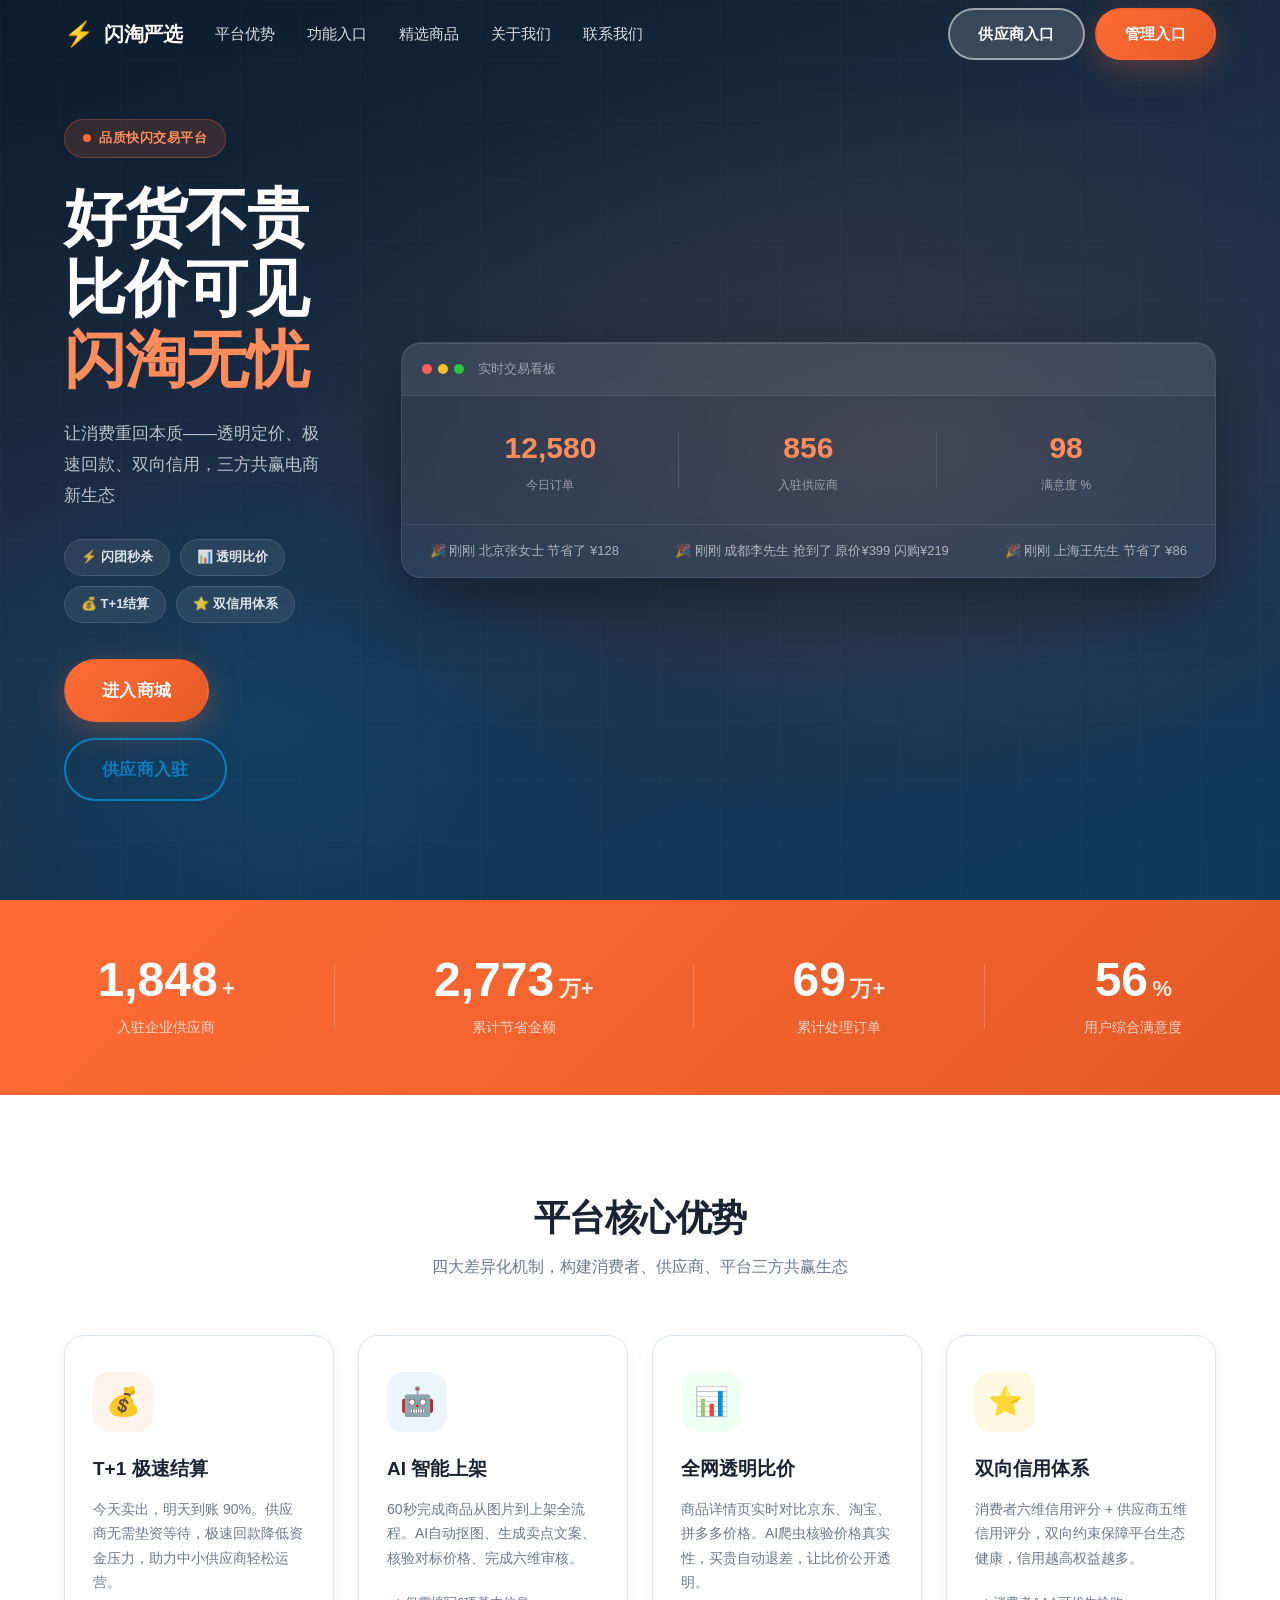
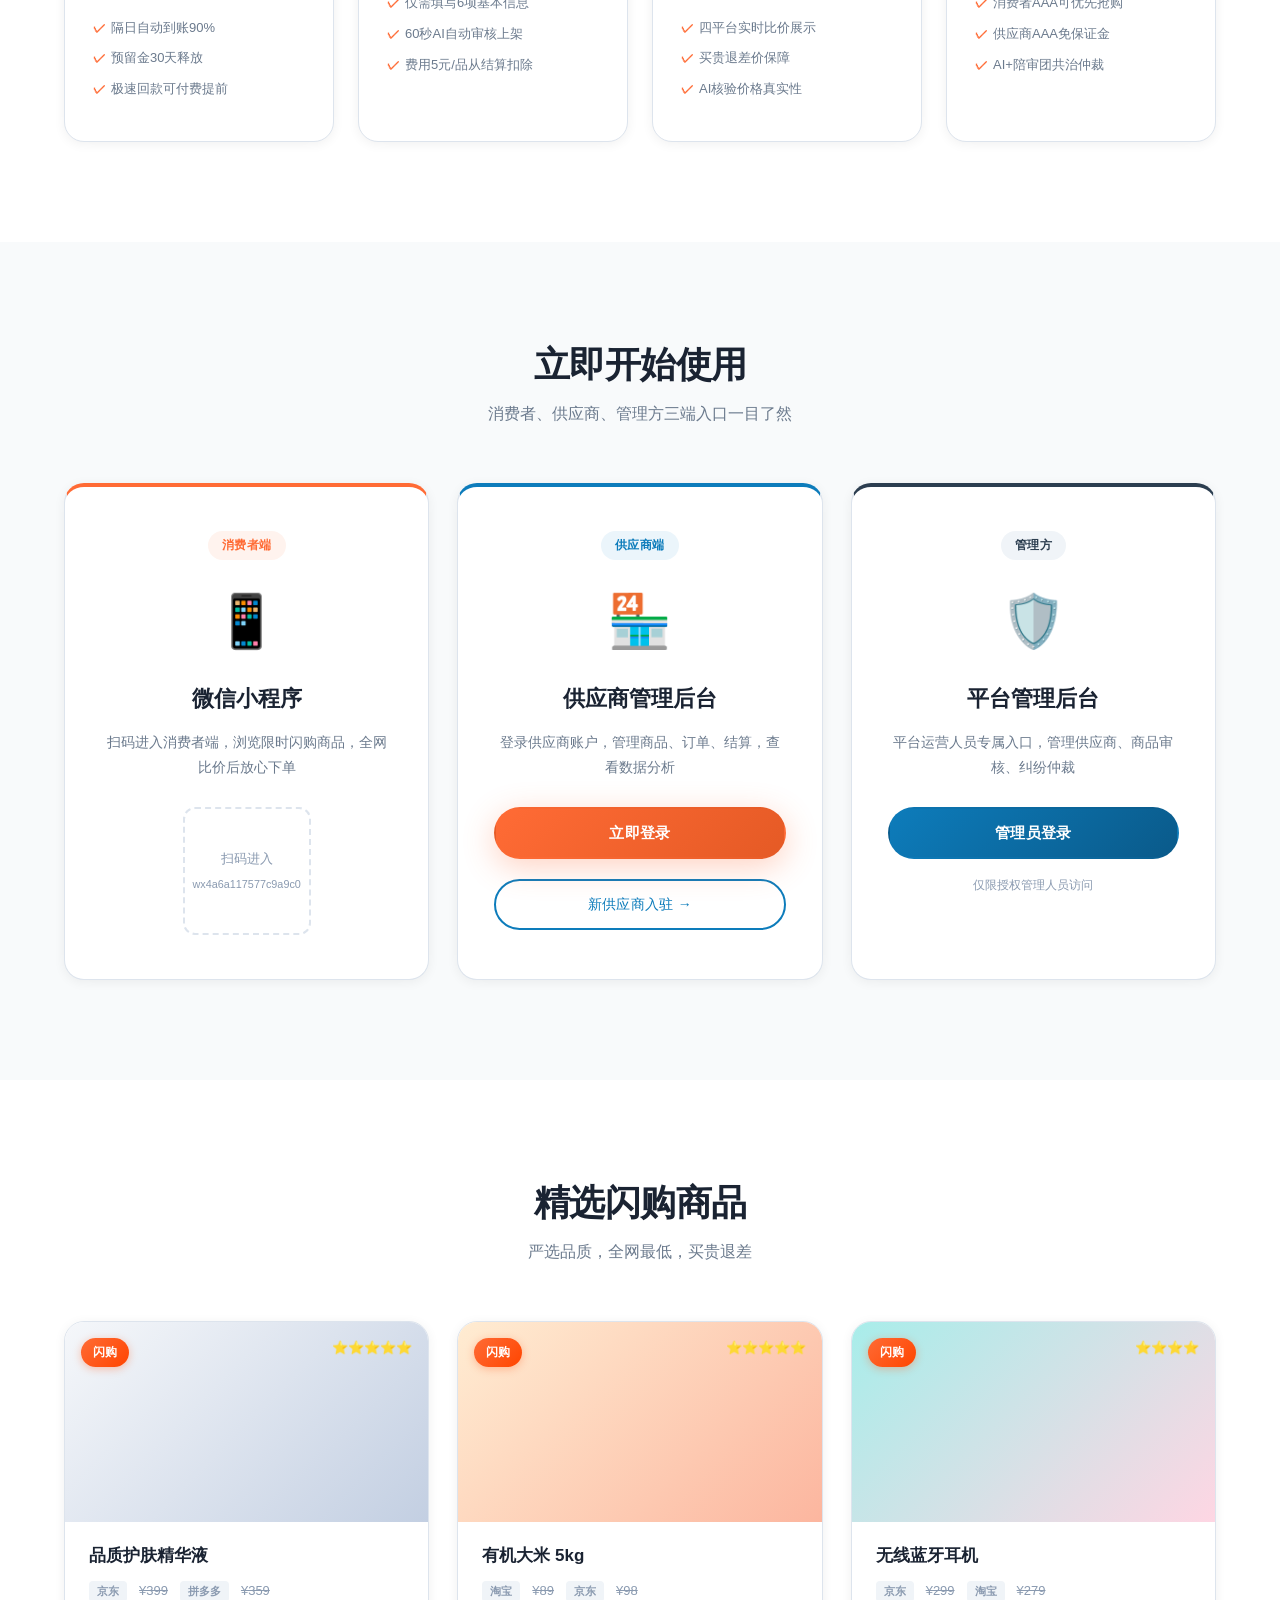
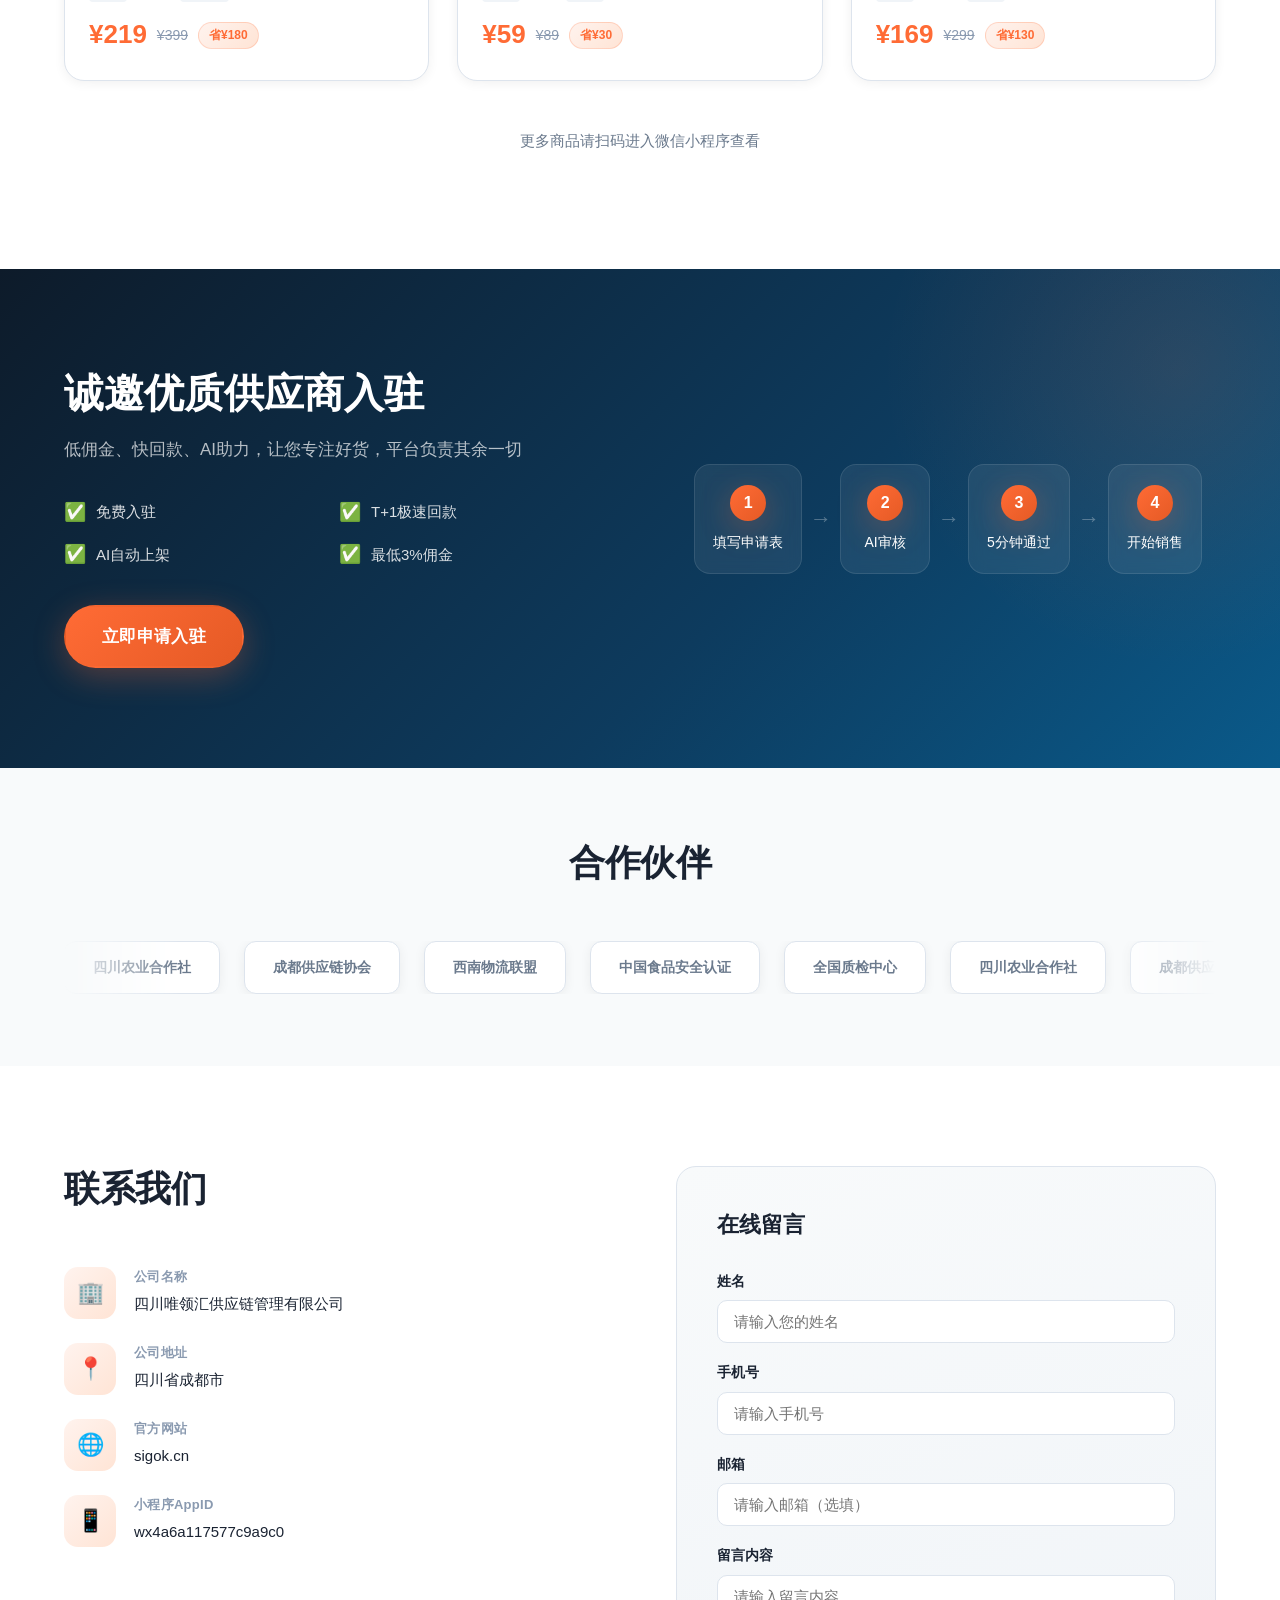
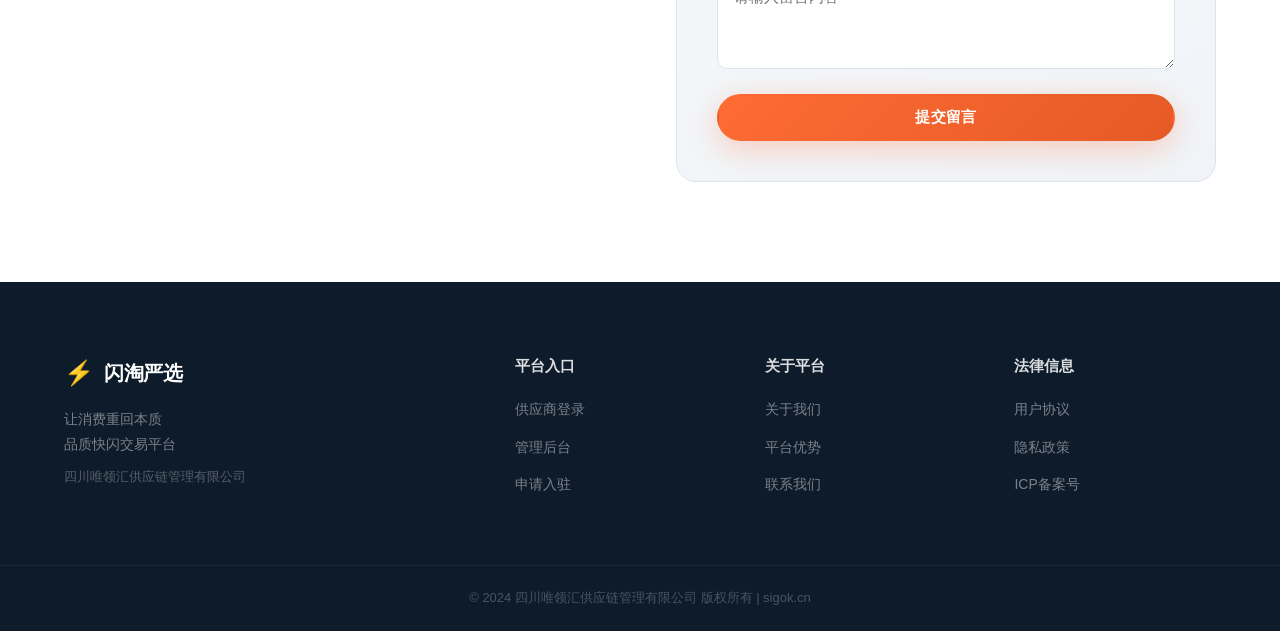
==== index.html @ a65cb049 "内联CSS彻底修复样式" ====
<!DOCTYPE html>
<html lang="zh-CN">
<head>
  <meta charset="UTF-8" />
  <meta name="viewport" content="width=device-width, initial-scale=1.0" />
  <title>闪淘严选 - 好货不贵，比价可见，闪淘无忧</title>
  <meta name="description" content="闪淘严选是品质快闪交易平台，全网透明比价、双向信用体系、T+1结算，诚邀优质供应商入驻。" />
  <style>
:root{--primary:#FF6B35;--primary-dark:#E55A25;--primary-light:#FF8C5A;--accent:#0D7CBB;--accent-dark:#0A5A8A;--bg:#F8FAFB;--fg:#1A2332;--muted:#F0F4F8;--border:#DDE4ED;--white:#FFFFFF;--shadow-sm:0 2px 12px rgba(0,0,0,0.06);--shadow-md:0 8px 32px rgba(0,0,0,0.10);--shadow-lg:0 16px 48px rgba(0,0,0,0.14);--shadow-orange:0 8px 32px rgba(255,107,53,0.30);--radius:12px;--radius-lg:20px;--container:1200px;--font-heading:"PingFang SC","Hiragino Sans GB","Microsoft YaHei","STHeiti","SimHei",sans-serif;--font-body:"PingFang SC","Hiragino Sans GB","Microsoft YaHei","STXihei","SimSun",sans-serif}
*,*::before,*::after{box-sizing:border-box;margin:0;padding:0}
html{scroll-behavior:smooth;font-size:16px}
body{font-family:var(--font-body);color:var(--fg);background:var(--bg);line-height:1.6}
a{text-decoration:none;color:inherit}ul{list-style:none}img{max-width:100%;display:block}
input,textarea,select{font-family:var(--font-body)}
.container{max-width:var(--container);margin:0 auto;padding:0 24px}
.btn{display:inline-flex;align-items:center;justify-content:center;padding:12px 28px;border-radius:50px;font-size:15px;font-weight:600;cursor:pointer;border:2px solid transparent;transition:all 200ms ease;white-space:nowrap;letter-spacing:0.3px}
.btn:hover{transform:translateY(-2px)}
.btn-primary{background:linear-gradient(135deg,var(--primary),var(--primary-dark));color:#fff;box-shadow:var(--shadow-orange)}
.btn-primary:hover{box-shadow:0 12px 40px rgba(255,107,53,0.45)}
.btn-accent{background:linear-gradient(135deg,var(--accent),var(--accent-dark));color:#fff}
.btn-accent:hover{box-shadow:var(--shadow-md)}
.btn-outline{background:transparent;color:var(--accent);border-color:var(--accent)}
.btn-outline:hover{background:var(--accent);color:#fff}
.btn-outline-white{background:rgba(255,255,255,0.15);color:#fff;border-color:rgba(255,255,255,0.5);backdrop-filter:blur(4px)}
.btn-outline-white:hover{background:rgba(255,255,255,0.25)}
.btn-lg{padding:16px 36px;font-size:17px}
@keyframes fadeInUp{from{opacity:0;transform:translateY(32px)}to{opacity:1;transform:translateY(0)}}
@keyframes ticker{0%{transform:translateX(0)}100%{transform:translateX(-50%)}}
@keyframes partnerScroll{0%{transform:translateX(0)}100%{transform:translateX(-50%)}}
@keyframes float{0%,100%{transform:translateY(0px)}50%{transform:translateY(-12px)}}
@keyframes pulse-ring{0%{transform:scale(0.8);opacity:0.8}100%{transform:scale(1.4);opacity:0}}
.fade-in{opacity:0;transform:translateY(24px);transition:opacity 0.6s ease,transform 0.6s ease}
.fade-in.visible{opacity:1;transform:none}
.delay-1{transition-delay:0.12s}.delay-2{transition-delay:0.24s}.delay-3{transition-delay:0.36s}
.section-header{text-align:center;margin-bottom:56px}
.section-eyebrow{display:inline-block;background:linear-gradient(135deg,#FFF3EE,#FFE4D5);color:var(--primary);padding:6px 18px;border-radius:50px;font-size:13px;font-weight:700;margin-bottom:16px;border:1px solid rgba(255,107,53,0.2);letter-spacing:0.5px}
.section-title{font-family:var(--font-heading);font-size:36px;color:var(--fg);font-weight:800;line-height:1.25;letter-spacing:-0.5px}
.section-title span{color:var(--primary)}
.section-sub{margin-top:14px;color:#6B7A8D;font-size:16px;max-width:560px;margin-left:auto;margin-right:auto}
/* Navbar */
#navbar{position:fixed;top:0;left:0;right:0;z-index:100;background:transparent;transition:all 250ms ease}
#navbar.scrolled{background:rgba(255,255,255,0.95);box-shadow:0 1px 24px rgba(0,0,0,0.08);backdrop-filter:blur(12px)}
.nav-inner{display:flex;align-items:center;height:68px;gap:32px}
.logo{display:flex;align-items:center;gap:10px;font-weight:800;font-size:20px}
.logo-icon{font-size:24px}.logo-text{color:var(--fg);letter-spacing:-0.3px}
#navbar.scrolled .logo-text{color:var(--fg)}
.logo-text-white{color:#fff}
.nav-links{display:flex;gap:32px;flex:1}
.nav-links a{font-size:15px;color:#fff;font-weight:500;position:relative;padding-bottom:3px;opacity:0.85;transition:opacity 200ms}
#navbar.scrolled .nav-links a{color:var(--fg)}
.nav-links a:hover{opacity:1}
.nav-links a::after{content:'';position:absolute;bottom:0;left:0;right:0;height:2px;background:var(--primary);transform:scaleX(0);transition:transform 200ms ease;border-radius:2px}
.nav-links a:hover::after{transform:scaleX(1)}
.nav-actions{display:flex;gap:10px}
.hamburger{display:none;flex-direction:column;gap:5px;background:none;border:none;cursor:pointer;padding:4px}
.hamburger span{display:block;width:22px;height:2px;background:#fff;border-radius:2px;transition:all 200ms}
#navbar.scrolled .hamburger span{background:var(--fg)}
/* Hero */
.hero{position:relative;min-height:100vh;display:flex;align-items:center;padding:100px 0 80px;overflow:hidden;background:linear-gradient(160deg,#0D1B2A 0%,#1A2D45 40%,#0D3B5E 100%)}
.hero::before{content:'';position:absolute;inset:0;background:radial-gradient(ellipse 70% 60% at 70% 50%,rgba(255,107,53,0.15) 0%,transparent 70%),radial-gradient(ellipse 50% 50% at 20% 80%,rgba(13,124,187,0.2) 0%,transparent 60%)}
.hero-grid{position:absolute;inset:0;opacity:0.04;background-image:linear-gradient(rgba(255,255,255,0.3) 1px,transparent 1px),linear-gradient(90deg,rgba(255,255,255,0.3) 1px,transparent 1px);background-size:60px 60px}
.hero-inner{display:grid;grid-template-columns:1fr 1fr;gap:80px;align-items:center;position:relative;z-index:1}
.hero-tag{display:inline-flex;align-items:center;gap:8px;background:rgba(255,107,53,0.15);color:#FF8C5A;padding:8px 18px;border-radius:50px;font-size:13px;font-weight:700;margin-bottom:24px;border:1px solid rgba(255,107,53,0.3);letter-spacing:0.5px}
.hero-tag-dot{width:8px;height:8px;background:var(--primary);border-radius:50%;display:inline-block;animation:pulse-ring 1.5s ease infinite}
.hero-title{font-family:var(--font-heading);font-size:62px;line-height:1.15;color:#fff;margin-bottom:24px;font-weight:900;letter-spacing:-1px}
.hero-title .highlight{color:var(--primary-light)}
.text-primary{color:var(--primary)}
.hero-sub{font-size:17px;color:rgba(255,255,255,0.7);margin-bottom:28px;max-width:480px;line-height:1.8}
.hero-tags{display:flex;flex-wrap:wrap;gap:10px;margin-bottom:36px}
.tag{background:rgba(255,255,255,0.08);color:rgba(255,255,255,0.85);padding:7px 16px;border-radius:50px;font-size:13px;font-weight:600;border:1px solid rgba(255,255,255,0.12);backdrop-filter:blur(4px)}
.hero-actions{display:flex;gap:16px;flex-wrap:wrap}
.hero-visual{animation:float 6s ease-in-out infinite}
.hero-card{background:rgba(255,255,255,0.06);border-radius:var(--radius-lg);box-shadow:0 24px 64px rgba(0,0,0,0.4),inset 0 1px 0 rgba(255,255,255,0.1);overflow:hidden;border:1px solid rgba(255,255,255,0.1);backdrop-filter:blur(16px)}
.hc-header{display:flex;align-items:center;gap:6px;padding:16px 20px;background:rgba(255,255,255,0.05);border-bottom:1px solid rgba(255,255,255,0.08)}
.hc-dot{width:10px;height:10px;border-radius:50%}
.hc-dot.red{background:#FF5F57}.hc-dot.yellow{background:#FEBC2E}.hc-dot.green{background:#28C840}
.hc-title{margin-left:8px;font-size:13px;color:rgba(255,255,255,0.5);font-weight:500}
.hc-stats{display:flex;padding:28px 20px;gap:0;border-bottom:1px solid rgba(255,255,255,0.08)}
.hc-stat{flex:1;text-align:center;position:relative}
.hc-stat:not(:last-child)::after{content:'';position:absolute;right:0;top:10%;height:80%;width:1px;background:rgba(255,255,255,0.1)}
.hc-num{display:block;font-family:var(--font-heading);font-size:30px;color:var(--primary-light);font-weight:800}
.hc-label{font-size:12px;color:rgba(255,255,255,0.5);margin-top:4px;display:block}
.hc-ticker{padding:16px 0;overflow:hidden}
.ticker-wrap{display:flex;white-space:nowrap;animation:ticker 14s linear infinite}
.ticker-item{padding:0 28px;font-size:13px;color:rgba(255,255,255,0.6)}
/* Stats Bar */
.stats-bar{background:linear-gradient(135deg,var(--primary) 0%,var(--primary-dark) 100%);padding:56px 0;position:relative;overflow:hidden}
.stats-inner{display:flex;align-items:center;justify-content:space-around;flex-wrap:wrap;gap:32px;position:relative}
.stat-item{text-align:center}
.stat-num{font-family:var(--font-heading);font-size:48px;color:var(--white);font-weight:900;line-height:1}
.stat-suffix{font-size:22px;color:rgba(255,255,255,0.85);font-weight:700}
.stat-label{display:block;font-size:14px;color:rgba(255,255,255,0.75);margin-top:10px;font-weight:500}
.stat-divider{width:1px;height:64px;background:rgba(255,255,255,0.2)}
/* Features */
.features{padding:100px 0;background:var(--white)}
.features-grid{display:grid;grid-template-columns:repeat(4,1fr);gap:24px}
.feature-card{background:var(--white);border-radius:var(--radius-lg);padding:36px 28px;border:1px solid var(--border);box-shadow:var(--shadow-sm);transition:all 250ms ease;position:relative;overflow:hidden}
.feature-card::before{content:'';position:absolute;top:0;left:0;right:0;height:4px;background:linear-gradient(90deg,var(--primary),var(--primary-light));opacity:0;transition:opacity 250ms ease}
.feature-card:hover{transform:translateY(-6px);box-shadow:var(--shadow-lg);border-color:rgba(255,107,53,0.2)}
.feature-card:hover::before{opacity:1}
.fc-icon{width:60px;height:60px;border-radius:16px;display:flex;align-items:center;justify-content:center;font-size:28px;margin-bottom:22px}
.feature-card h3{font-family:var(--font-heading);font-size:19px;margin-bottom:12px;font-weight:700}
.feature-card p{font-size:14px;color:#6B7A8D;line-height:1.75;margin-bottom:18px}
.fc-list{padding-left:0}
.fc-list li{font-size:13px;color:#6B7A8D;padding:5px 0 5px 18px;position:relative}
.fc-list li::before{content:'✓';position:absolute;left:0;color:var(--primary);font-weight:800}
/* Entries */
.entries{padding:100px 0;background:var(--bg)}
.entries-grid{display:grid;grid-template-columns:repeat(3,1fr);gap:28px}
.entry-card{background:var(--white);border-radius:var(--radius-lg);padding:44px 36px;border:1px solid var(--border);box-shadow:var(--shadow-sm);text-align:center;position:relative;transition:all 250ms ease}
.entry-card:hover{transform:translateY(-6px);box-shadow:var(--shadow-lg)}
.entry-card.consumer{border-top:4px solid var(--primary)}
.entry-card.supplier{border-top:4px solid var(--accent)}
.entry-card.admin{border-top:4px solid #2C3E50}
.ec-badge{display:inline-block;padding:5px 14px;border-radius:50px;font-size:12px;font-weight:700;background:#FFF3EE;color:var(--primary);margin-bottom:20px;letter-spacing:0.5px}
.supplier-badge{background:#EBF5FB;color:var(--accent)}
.admin-badge{background:#F0F4F8;color:#2C3E50}
.ec-icon{font-size:52px;margin-bottom:18px}
.entry-card h3{font-family:var(--font-heading);font-size:22px;margin-bottom:14px;font-weight:700}
.entry-card p{font-size:14px;color:#6B7A8D;margin-bottom:28px;line-height:1.75}
.entry-btn{width:100%;margin-bottom:12px}
.entry-btn-sm{font-size:14px;color:var(--accent);display:block;text-align:center;margin-top:8px;font-weight:500}
.entry-btn-sm:hover{text-decoration:underline}
.entry-tip{font-size:12px;color:#8A9AB0}
.qr-box{width:128px;height:128px;margin:0 auto;border:2px dashed var(--border);border-radius:12px;display:flex;flex-direction:column;align-items:center;justify-content:center;gap:6px;color:#8A9AB0;font-size:13px}
/* Products */
.products{padding:100px 0;background:var(--white)}
.products-grid{display:grid;grid-template-columns:repeat(3,1fr);gap:28px}
.product-card{background:var(--white);border-radius:var(--radius-lg);overflow:hidden;border:1px solid var(--border);box-shadow:var(--shadow-sm);transition:all 250ms ease}
.product-card:hover{transform:translateY(-6px);box-shadow:var(--shadow-lg)}
.pc-img{height:200px;position:relative;display:flex;align-items:flex-start;justify-content:space-between;padding:16px}
.pc-badge-flash{position:relative;z-index:1;background:linear-gradient(135deg,var(--primary),#FF4500);color:#fff;padding:5px 12px;border-radius:50px;font-size:12px;font-weight:700;box-shadow:0 2px 8px rgba(255,107,53,0.4)}
.pc-stars{font-size:13px;position:relative;z-index:1}
.pc-body{padding:20px 24px 24px}
.pc-body h4{font-family:var(--font-heading);font-size:17px;margin-bottom:12px;font-weight:700}
.pc-compare{display:flex;gap:12px;margin-bottom:12px;align-items:center;flex-wrap:wrap}
.compare-label{font-size:11px;color:#8A9AB0;background:var(--muted);padding:2px 8px;border-radius:4px;font-weight:600}
.compare-price{font-size:13px;color:#8A9AB0;text-decoration:line-through}
.pc-price-row{display:flex;align-items:center;gap:10px}
.flash-price{font-size:26px;font-weight:900;color:var(--primary);font-family:var(--font-heading)}
.origin-price{font-size:14px;color:#8A9AB0;text-decoration:line-through}
.save-tag{background:linear-gradient(135deg,#FFF3EE,#FFE4D5);color:var(--primary);padding:3px 10px;border-radius:50px;font-size:12px;font-weight:700;border:1px solid rgba(255,107,53,0.2)}
.products-cta{text-align:center;margin-top:48px}
.products-cta p{color:#6B7A8D;font-size:15px;margin-bottom:16px}
/* Join CTA */
.join-cta{background:linear-gradient(135deg,#0D1B2A 0%,#0D3B5E 60%,#0A5A8A 100%);padding:100px 0;position:relative;overflow:hidden}
.join-cta::before{content:'';position:absolute;right:-200px;top:-200px;width:600px;height:600px;border-radius:50%;background:radial-gradient(circle,rgba(255,107,53,0.12) 0%,transparent 70%)}
.join-inner{display:grid;grid-template-columns:1fr 1fr;gap:80px;align-items:center;position:relative}
.join-content h2{font-family:var(--font-heading);font-size:40px;color:#fff;margin-bottom:18px;font-weight:800;line-height:1.2}
.join-content p{font-size:17px;color:rgba(255,255,255,0.7);margin-bottom:32px;line-height:1.8}
.join-features{display:grid;grid-template-columns:1fr 1fr;gap:14px;margin-bottom:36px}
.jf-item{display:flex;align-items:center;gap:10px;color:rgba(255,255,255,0.85);font-size:15px}
.jf-icon{color:#4ADE80;font-size:18px}
.join-steps{display:flex;align-items:center;gap:8px;flex-wrap:wrap;justify-content:center}
.js-step{display:flex;flex-direction:column;align-items:center;gap:10px;background:rgba(255,255,255,0.07);border:1px solid rgba(255,255,255,0.1);border-radius:16px;padding:20px 18px;color:#fff;font-size:14px;min-width:90px;backdrop-filter:blur(8px);transition:background 200ms}
.js-step:hover{background:rgba(255,255,255,0.12)}
.js-num{width:36px;height:36px;background:linear-gradient(135deg,var(--primary),var(--primary-dark));border-radius:50%;display:flex;align-items:center;justify-content:center;font-weight:800;font-size:16px;color:#fff;box-shadow:var(--shadow-orange)}
.js-arrow{color:rgba(255,255,255,0.3);font-size:22px}
/* Partners */
.partners{padding:72px 0;background:var(--bg);overflow:hidden}
.partners-scroll{overflow:hidden;-webkit-mask-image:linear-gradient(90deg,transparent,black 10%,black 90%,transparent)}
.partners-track{display:flex;gap:24px;white-space:nowrap;animation:partnerScroll 22s linear infinite}
.partner-logo{display:inline-flex;align-items:center;padding:14px 28px;background:var(--white);border:1px solid var(--border);border-radius:var(--radius);font-size:14px;font-weight:600;color:#6B7A8D;box-shadow:var(--shadow-sm);flex-shrink:0;transition:all 200ms}
.partner-logo:hover{border-color:var(--primary);color:var(--primary)}
/* Contact */
.contact{padding:100px 0;background:var(--white)}
.contact-inner{display:grid;grid-template-columns:1fr 1fr;gap:72px;align-items:start}
.ci-items{margin-top:28px;display:flex;flex-direction:column;gap:24px}
.ci-item{display:flex;align-items:flex-start;gap:18px}
.ci-icon{font-size:22px;width:52px;height:52px;background:linear-gradient(135deg,#FFF3EE,#FFE4D5);border-radius:14px;display:flex;align-items:center;justify-content:center;flex-shrink:0}
.ci-item strong{font-size:13px;color:#8A9AB0;display:block;margin-bottom:4px;font-weight:600;letter-spacing:0.3px}
.ci-item p{font-size:15px;color:var(--fg);font-weight:500}
.contact-form{background:linear-gradient(160deg,#F8FAFB,#F0F4F8);border-radius:var(--radius-lg);padding:40px;border:1px solid var(--border)}
.contact-form h3{font-family:var(--font-heading);font-size:22px;margin-bottom:28px;font-weight:700;color:var(--fg)}
.form-group{margin-bottom:18px}
.form-group label{display:block;font-size:14px;font-weight:600;margin-bottom:8px;color:var(--fg)}
.form-group input,.form-group textarea{width:100%;padding:12px 16px;border:1.5px solid var(--border);border-radius:10px;font-size:15px;background:var(--white);transition:all 200ms;outline:none}
.form-group input:focus,.form-group textarea:focus{border-color:var(--primary);box-shadow:0 0 0 3px rgba(255,107,53,0.1)}
.form-group textarea{resize:vertical}
/* Footer */
footer{background:#0D1B2A;padding:72px 0 0}
.footer-inner{display:grid;grid-template-columns:2fr 1fr 1fr 1fr;gap:48px;padding-bottom:56px}
.footer-brand .logo-text{color:#fff}
.footer-brand p{font-size:14px;color:rgba(255,255,255,0.45);margin-top:14px;line-height:1.8}
.footer-company{margin-top:8px!important;font-size:13px!important;color:rgba(255,255,255,0.3)!important}
.footer-links h4{color:rgba(255,255,255,0.85);font-size:15px;margin-bottom:18px;font-weight:700}
.footer-links ul li{margin-bottom:12px}
.footer-links ul li a{font-size:14px;color:rgba(255,255,255,0.45);transition:color 200ms}
.footer-links ul li a:hover{color:var(--primary)}
.footer-bottom{border-top:1px solid rgba(255,255,255,0.06);padding:22px 24px;text-align:center}
.footer-bottom p{font-size:13px;color:rgba(255,255,255,0.25)}
/* Responsive */
@media(max-width:1024px){.features-grid{grid-template-columns:repeat(2,1fr)}.hero-title{font-size:48px}}
@media(max-width:768px){
  .hero-inner{grid-template-columns:1fr;gap:48px}.hero-visual{display:none}.hero-title{font-size:38px}
  .stats-inner{flex-direction:column}.stat-divider{display:none}
  .features-grid,.entries-grid,.products-grid{grid-template-columns:1fr}
  .join-inner{grid-template-columns:1fr;gap:48px}.contact-inner{grid-template-columns:1fr}
  .footer-inner{grid-template-columns:1fr 1fr}.section-title{font-size:28px}
  .nav-links{display:none;flex-direction:column;position:absolute;top:68px;left:0;right:0;background:rgba(13,27,42,0.97);padding:16px 24px;box-shadow:var(--shadow-md);gap:12px}
  .nav-links.open{display:flex}.hamburger{display:flex}
}
  </style>
</head>
<body>

<!-- ========== 导航栏 ========== -->
<nav id="navbar">
  <div class="container nav-inner">
    <a href="index.html" class="logo">
      <span class="logo-icon">⚡</span>
      <span class="logo-text logo-text-white" id="logoText">闪淘严选</span>
    </a>
    <ul class="nav-links" id="navLinks">
      <li><a href="#features">平台优势</a></li>
      <li><a href="#entries">功能入口</a></li>
      <li><a href="#products">精选商品</a></li>
      <li><a href="about.html">关于我们</a></li>
      <li><a href="#contact">联系我们</a></li>
    </ul>
    <div class="nav-actions">
      <a href="supplier-login.html" class="btn btn-outline-white">供应商入口</a>
      <a href="admin-login.html" class="btn btn-primary">管理入口</a>
    </div>
    <button class="hamburger" id="hamburger" aria-label="菜单">
      <span></span><span></span><span></span>
    </button>
  </div>
</nav>

<!-- ========== Hero ========== -->
<section class="hero">
  <div class="hero-grid"></div>
  <div class="container hero-inner">
    <div class="hero-content fade-in">
      <div class="hero-tag"><span class="hero-tag-dot"></span>品质快闪交易平台</div>
      <h1 class="hero-title">好货不贵<br/>比价可见<br/><span class="highlight">闪淘无忧</span></h1>
      <p class="hero-sub">让消费重回本质——透明定价、极速回款、双向信用，三方共赢电商新生态</p>
      <div class="hero-tags">
        <span class="tag">⚡ 闪团秒杀</span>
        <span class="tag">📊 透明比价</span>
        <span class="tag">💰 T+1结算</span>
        <span class="tag">⭐ 双信用体系</span>
      </div>
      <div class="hero-actions">
        <a href="#entries" class="btn btn-primary btn-lg">进入商城</a>
        <a href="join.html" class="btn btn-outline btn-lg">供应商入驻</a>
      </div>
    </div>
    <div class="hero-visual fade-in delay-1">
      <div class="hero-card">
        <div class="hc-header">
          <span class="hc-dot red"></span>
          <span class="hc-dot yellow"></span>
          <span class="hc-dot green"></span>
          <span class="hc-title">实时交易看板</span>
        </div>
        <div class="hc-stats">
          <div class="hc-stat"><span class="hc-num" data-target="12580">0</span><span class="hc-label">今日订单</span></div>
          <div class="hc-stat"><span class="hc-num" data-target="856">0</span><span class="hc-label">入驻供应商</span></div>
          <div class="hc-stat"><span class="hc-num" data-target="98">0</span><span class="hc-label">满意度 %</span></div>
        </div>
        <div class="hc-ticker">
          <div class="ticker-wrap">
            <span class="ticker-item">🎉 刚刚 北京张女士 节省了 ¥128</span>
            <span class="ticker-item">🎉 刚刚 成都李先生 抢到了 原价¥399 闪购¥219</span>
            <span class="ticker-item">🎉 刚刚 上海王先生 节省了 ¥86</span>
          </div>
        </div>
      </div>
    </div>
  </div>
</section>

<!-- ========== 数据亮点 ========== -->
<section class="stats-bar">
  <div class="container stats-inner">
    <div class="stat-item fade-in">
      <span class="stat-num" data-target="3200">0</span>
      <span class="stat-suffix">+</span>
      <span class="stat-label">入驻企业供应商</span>
    </div>
    <div class="stat-divider"></div>
    <div class="stat-item fade-in delay-1">
      <span class="stat-num" data-target="4800">0</span>
      <span class="stat-suffix">万+</span>
      <span class="stat-label">累计节省金额</span>
    </div>
    <div class="stat-divider"></div>
    <div class="stat-item fade-in delay-2">
      <span class="stat-num" data-target="120">0</span>
      <span class="stat-suffix">万+</span>
      <span class="stat-label">累计处理订单</span>
    </div>
    <div class="stat-divider"></div>
    <div class="stat-item fade-in delay-3">
      <span class="stat-num" data-target="98">0</span>
      <span class="stat-suffix">%</span>
      <span class="stat-label">用户综合满意度</span>
    </div>
  </div>
</section>

<!-- ========== 平台核心特色 ========== -->
<section class="features" id="features">
  <div class="container">
    <div class="section-header fade-in">
      <h2 class="section-title">平台核心优势</h2>
      <p class="section-sub">四大差异化机制，构建消费者、供应商、平台三方共赢生态</p>
    </div>
    <div class="features-grid">
      <div class="feature-card fade-in">
        <div class="fc-icon" style="background:#FFF3EE;color:#FF6B35">💰</div>
        <h3>T+1 极速结算</h3>
        <p>今天卖出，明天到账 90%。供应商无需垫资等待，极速回款降低资金压力，助力中小供应商轻松运营。</p>
        <ul class="fc-list">
          <li>隔日自动到账90%</li>
          <li>预留金30天释放</li>
          <li>极速回款可付费提前</li>
        </ul>
      </div>
      <div class="feature-card fade-in delay-1">
        <div class="fc-icon" style="background:#EBF5FB;color:#0D7CBB">🤖</div>
        <h3>AI 智能上架</h3>
        <p>60秒完成商品从图片到上架全流程。AI自动抠图、生成卖点文案、核验对标价格、完成六维审核。</p>
        <ul class="fc-list">
          <li>仅需填写6项基本信息</li>
          <li>60秒AI自动审核上架</li>
          <li>费用5元/品从结算扣除</li>
        </ul>
      </div>
      <div class="feature-card fade-in delay-2">
        <div class="fc-icon" style="background:#F0FFF4;color:#2E7D32">📊</div>
        <h3>全网透明比价</h3>
        <p>商品详情页实时对比京东、淘宝、拼多多价格。AI爬虫核验价格真实性，买贵自动退差，让比价公开透明。</p>
        <ul class="fc-list">
          <li>四平台实时比价展示</li>
          <li>买贵退差价保障</li>
          <li>AI核验价格真实性</li>
        </ul>
      </div>
      <div class="feature-card fade-in delay-3">
        <div class="fc-icon" style="background:#FFF8E1;color:#F57F17">⭐</div>
        <h3>双向信用体系</h3>
        <p>消费者六维信用评分 + 供应商五维信用评分，双向约束保障平台生态健康，信用越高权益越多。</p>
        <ul class="fc-list">
          <li>消费者AAA可优先抢购</li>
          <li>供应商AAA免保证金</li>
          <li>AI+陪审团共治仲裁</li>
        </ul>
      </div>
    </div>
  </div>
</section>

<!-- ========== 功能入口 ========== -->
<section class="entries" id="entries">
  <div class="container">
    <div class="section-header fade-in">
      <h2 class="section-title">立即开始使用</h2>
      <p class="section-sub">消费者、供应商、管理方三端入口一目了然</p>
    </div>
    <div class="entries-grid">
      <div class="entry-card consumer fade-in">
        <div class="ec-badge">消费者端</div>
        <div class="ec-icon">📱</div>
        <h3>微信小程序</h3>
        <p>扫码进入消费者端，浏览限时闪购商品，全网比价后放心下单</p>
        <div class="qr-placeholder">
          <div class="qr-box">
            <span>扫码进入</span>
            <small>wx4a6a117577c9a9c0</small>
          </div>
        </div>
      </div>
      <div class="entry-card supplier fade-in delay-1">
        <div class="ec-badge supplier-badge">供应商端</div>
        <div class="ec-icon">🏪</div>
        <h3>供应商管理后台</h3>
        <p>登录供应商账户，管理商品、订单、结算，查看数据分析</p>
        <a href="supplier-login.html" class="btn btn-primary entry-btn">立即登录</a>
        <a href="join.html" class="btn btn-outline entry-btn-sm">新供应商入驻 →</a>
      </div>
      <div class="entry-card admin fade-in delay-2">
        <div class="ec-badge admin-badge">管理方</div>
        <div class="ec-icon">🛡️</div>
        <h3>平台管理后台</h3>
        <p>平台运营人员专属入口，管理供应商、商品审核、纠纷仲裁</p>
        <a href="admin-login.html" class="btn btn-accent entry-btn">管理员登录</a>
        <small class="entry-tip">仅限授权管理人员访问</small>
      </div>
    </div>
  </div>
</section>

<!-- ========== 精选商品展示 ========== -->
<section class="products" id="products">
  <div class="container">
    <div class="section-header fade-in">
      <h2 class="section-title">精选闪购商品</h2>
      <p class="section-sub">严选品质，全网最低，买贵退差</p>
    </div>
    <div class="products-grid">
      <div class="product-card fade-in">
        <div class="pc-img" style="background:linear-gradient(135deg,#f5f7fa,#c3cfe2)">
          <div class="pc-badge-flash">闪购</div>
          <div class="pc-stars">⭐⭐⭐⭐⭐</div>
        </div>
        <div class="pc-body">
          <h4>品质护肤精华液</h4>
          <div class="pc-compare">
            <span class="compare-label">京东</span><span class="compare-price">¥399</span>
            <span class="compare-label">拼多多</span><span class="compare-price">¥359</span>
          </div>
          <div class="pc-price-row">
            <span class="flash-price">¥219</span>
            <span class="origin-price">¥399</span>
            <span class="save-tag">省¥180</span>
          </div>
        </div>
      </div>
      <div class="product-card fade-in delay-1">
        <div class="pc-img" style="background:linear-gradient(135deg,#ffecd2,#fcb69f)">
          <div class="pc-badge-flash">闪购</div>
          <div class="pc-stars">⭐⭐⭐⭐⭐</div>
        </div>
        <div class="pc-body">
          <h4>有机大米 5kg</h4>
          <div class="pc-compare">
            <span class="compare-label">淘宝</span><span class="compare-price">¥89</span>
            <span class="compare-label">京东</span><span class="compare-price">¥98</span>
          </div>
          <div class="pc-price-row">
            <span class="flash-price">¥59</span>
            <span class="origin-price">¥89</span>
            <span class="save-tag">省¥30</span>
          </div>
        </div>
      </div>
      <div class="product-card fade-in delay-2">
        <div class="pc-img" style="background:linear-gradient(135deg,#a8edea,#fed6e3)">
          <div class="pc-badge-flash">闪购</div>
          <div class="pc-stars">⭐⭐⭐⭐</div>
        </div>
        <div class="pc-body">
          <h4>无线蓝牙耳机</h4>
          <div class="pc-compare">
            <span class="compare-label">京东</span><span class="compare-price">¥299</span>
            <span class="compare-label">淘宝</span><span class="compare-price">¥279</span>
          </div>
          <div class="pc-price-row">
            <span class="flash-price">¥169</span>
            <span class="origin-price">¥299</span>
            <span class="save-tag">省¥130</span>
          </div>
        </div>
      </div>
    </div>
    <div class="products-cta fade-in">
      <p>更多商品请扫码进入微信小程序查看</p>
    </div>
  </div>
</section>

<!-- ========== 入驻引导 ========== -->
<section class="join-cta">
  <div class="container join-inner fade-in">
    <div class="join-content">
      <h2>诚邀优质供应商入驻</h2>
      <p>低佣金、快回款、AI助力，让您专注好货，平台负责其余一切</p>
      <div class="join-features">
        <div class="jf-item"><span class="jf-icon">✅</span><span>免费入驻</span></div>
        <div class="jf-item"><span class="jf-icon">✅</span><span>T+1极速回款</span></div>
        <div class="jf-item"><span class="jf-icon">✅</span><span>AI自动上架</span></div>
        <div class="jf-item"><span class="jf-icon">✅</span><span>最低3%佣金</span></div>
      </div>
      <a href="join.html" class="btn btn-primary btn-lg">立即申请入驻</a>
    </div>
    <div class="join-visual">
      <div class="join-steps">
        <div class="js-step"><span class="js-num">1</span><span>填写申请表</span></div>
        <div class="js-arrow">→</div>
        <div class="js-step"><span class="js-num">2</span><span>AI审核</span></div>
        <div class="js-arrow">→</div>
        <div class="js-step"><span class="js-num">3</span><span>5分钟通过</span></div>
        <div class="js-arrow">→</div>
        <div class="js-step"><span class="js-num">4</span><span>开始销售</span></div>
      </div>
    </div>
  </div>
</section>

<!-- ========== 合作伙伴 ========== -->
<section class="partners">
  <div class="container">
    <div class="section-header fade-in">
      <h2 class="section-title">合作伙伴</h2>
    </div>
    <div class="partners-scroll fade-in">
      <div class="partners-track">
        <span class="partner-logo">四川农业合作社</span>
        <span class="partner-logo">成都供应链协会</span>
        <span class="partner-logo">西南物流联盟</span>
        <span class="partner-logo">中国食品安全认证</span>
        <span class="partner-logo">全国质检中心</span>
        <span class="partner-logo">四川农业合作社</span>
        <span class="partner-logo">成都供应链协会</span>
        <span class="partner-logo">西南物流联盟</span>
      </div>
    </div>
  </div>
</section>

<!-- ========== 联系我们 ========== -->
<section class="contact" id="contact">
  <div class="container contact-inner">
    <div class="contact-info fade-in">
      <div class="section-header" style="text-align:left">
        <h2 class="section-title">联系我们</h2>
      </div>
      <div class="ci-items">
        <div class="ci-item">
          <span class="ci-icon">🏢</span>
          <div><strong>公司名称</strong><p>四川唯领汇供应链管理有限公司</p></div>
        </div>
        <div class="ci-item">
          <span class="ci-icon">📍</span>
          <div><strong>公司地址</strong><p>四川省成都市</p></div>
        </div>
        <div class="ci-item">
          <span class="ci-icon">🌐</span>
          <div><strong>官方网站</strong><p>sigok.cn</p></div>
        </div>
        <div class="ci-item">
          <span class="ci-icon">📱</span>
          <div><strong>小程序AppID</strong><p>wx4a6a117577c9a9c0</p></div>
        </div>
      </div>
    </div>
    <div class="contact-form fade-in delay-1">
      <h3>在线留言</h3>
      <form id="contactForm">
        <div class="form-group">
          <label>姓名</label>
          <input type="text" placeholder="请输入您的姓名" required />
        </div>
        <div class="form-group">
          <label>手机号</label>
          <input type="tel" placeholder="请输入手机号" required />
        </div>
        <div class="form-group">
          <label>邮箱</label>
          <input type="email" placeholder="请输入邮箱（选填）" />
        </div>
        <div class="form-group">
          <label>留言内容</label>
          <textarea rows="4" placeholder="请输入留言内容" required></textarea>
        </div>
        <button type="submit" class="btn btn-primary" style="width:100%">提交留言</button>
      </form>
    </div>
  </div>
</section>

<!-- ========== 页脚 ========== -->
<footer>
  <div class="container footer-inner">
    <div class="footer-brand">
      <a href="index.html" class="logo">
        <span class="logo-icon">⚡</span>
        <span class="logo-text" style="color:#fff">闪淘严选</span>
      </a>
      <p>让消费重回本质<br/>品质快闪交易平台</p>
      <p class="footer-company">四川唯领汇供应链管理有限公司</p>
    </div>
    <div class="footer-links">
      <h4>平台入口</h4>
      <ul>
        <li><a href="supplier-login.html">供应商登录</a></li>
        <li><a href="admin-login.html">管理后台</a></li>
        <li><a href="join.html">申请入驻</a></li>
      </ul>
    </div>
    <div class="footer-links">
      <h4>关于平台</h4>
      <ul>
        <li><a href="about.html">关于我们</a></li>
        <li><a href="#features">平台优势</a></li>
        <li><a href="#contact">联系我们</a></li>
      </ul>
    </div>
    <div class="footer-links">
      <h4>法律信息</h4>
      <ul>
        <li><a href="#">用户协议</a></li>
        <li><a href="#">隐私政策</a></li>
        <li><a href="#">ICP备案号</a></li>
      </ul>
    </div>
  </div>
  <div class="footer-bottom">
    <p>© 2024 四川唯领汇供应链管理有限公司 版权所有 | sigok.cn</p>
  </div>
</footer>

<script src="main.js"></script>
</body>
</html>
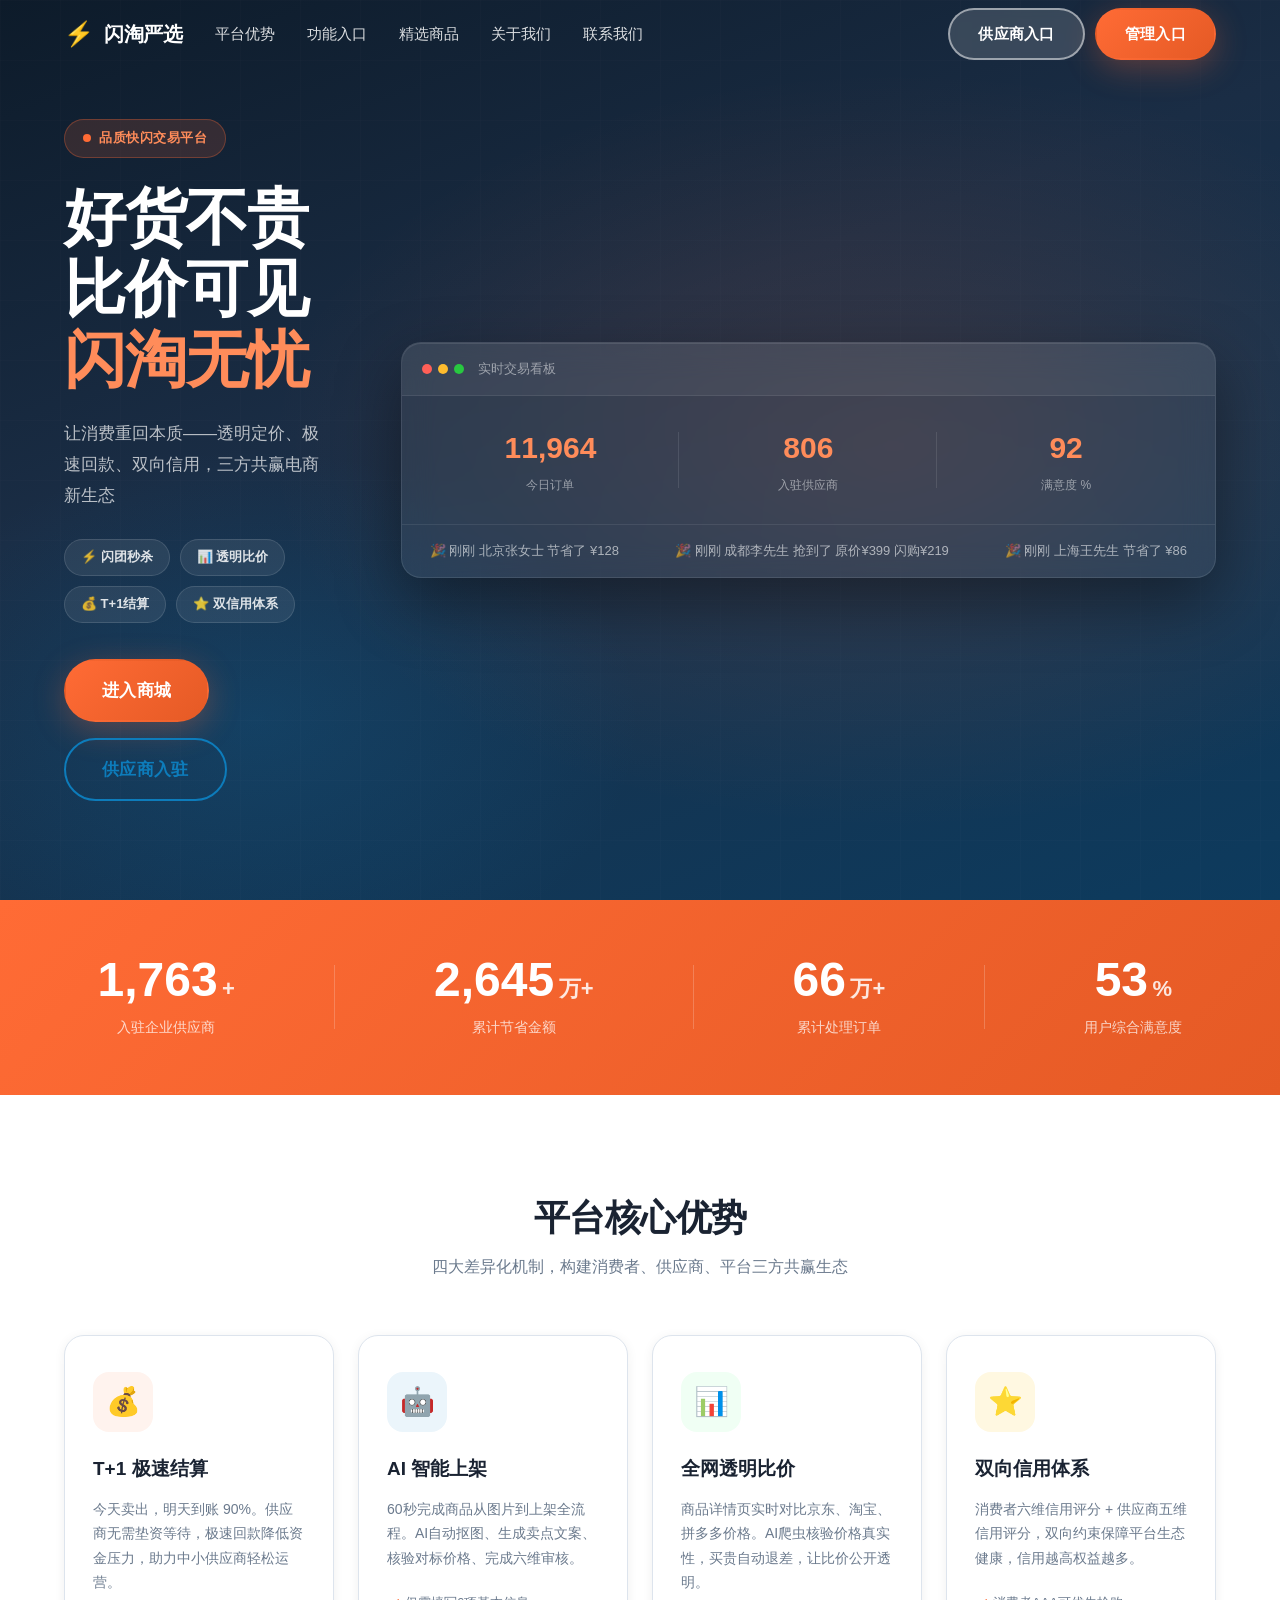
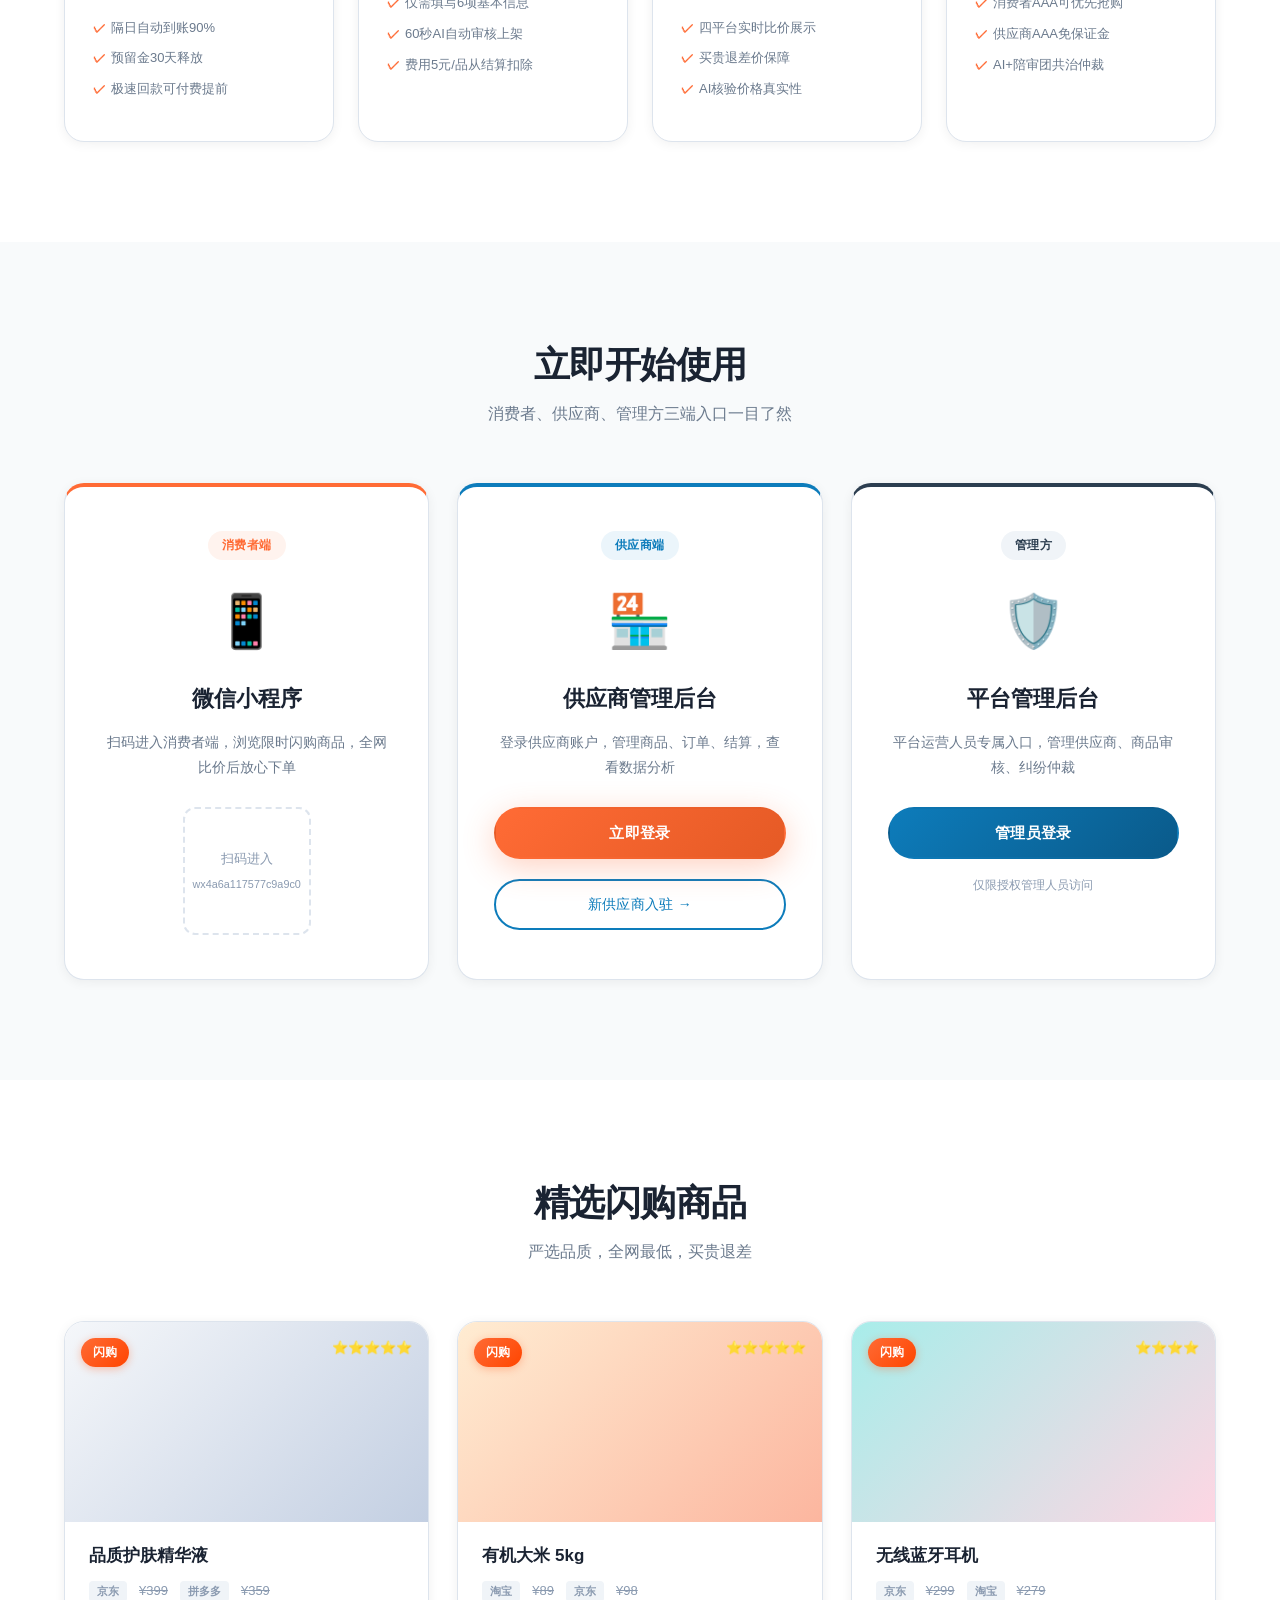
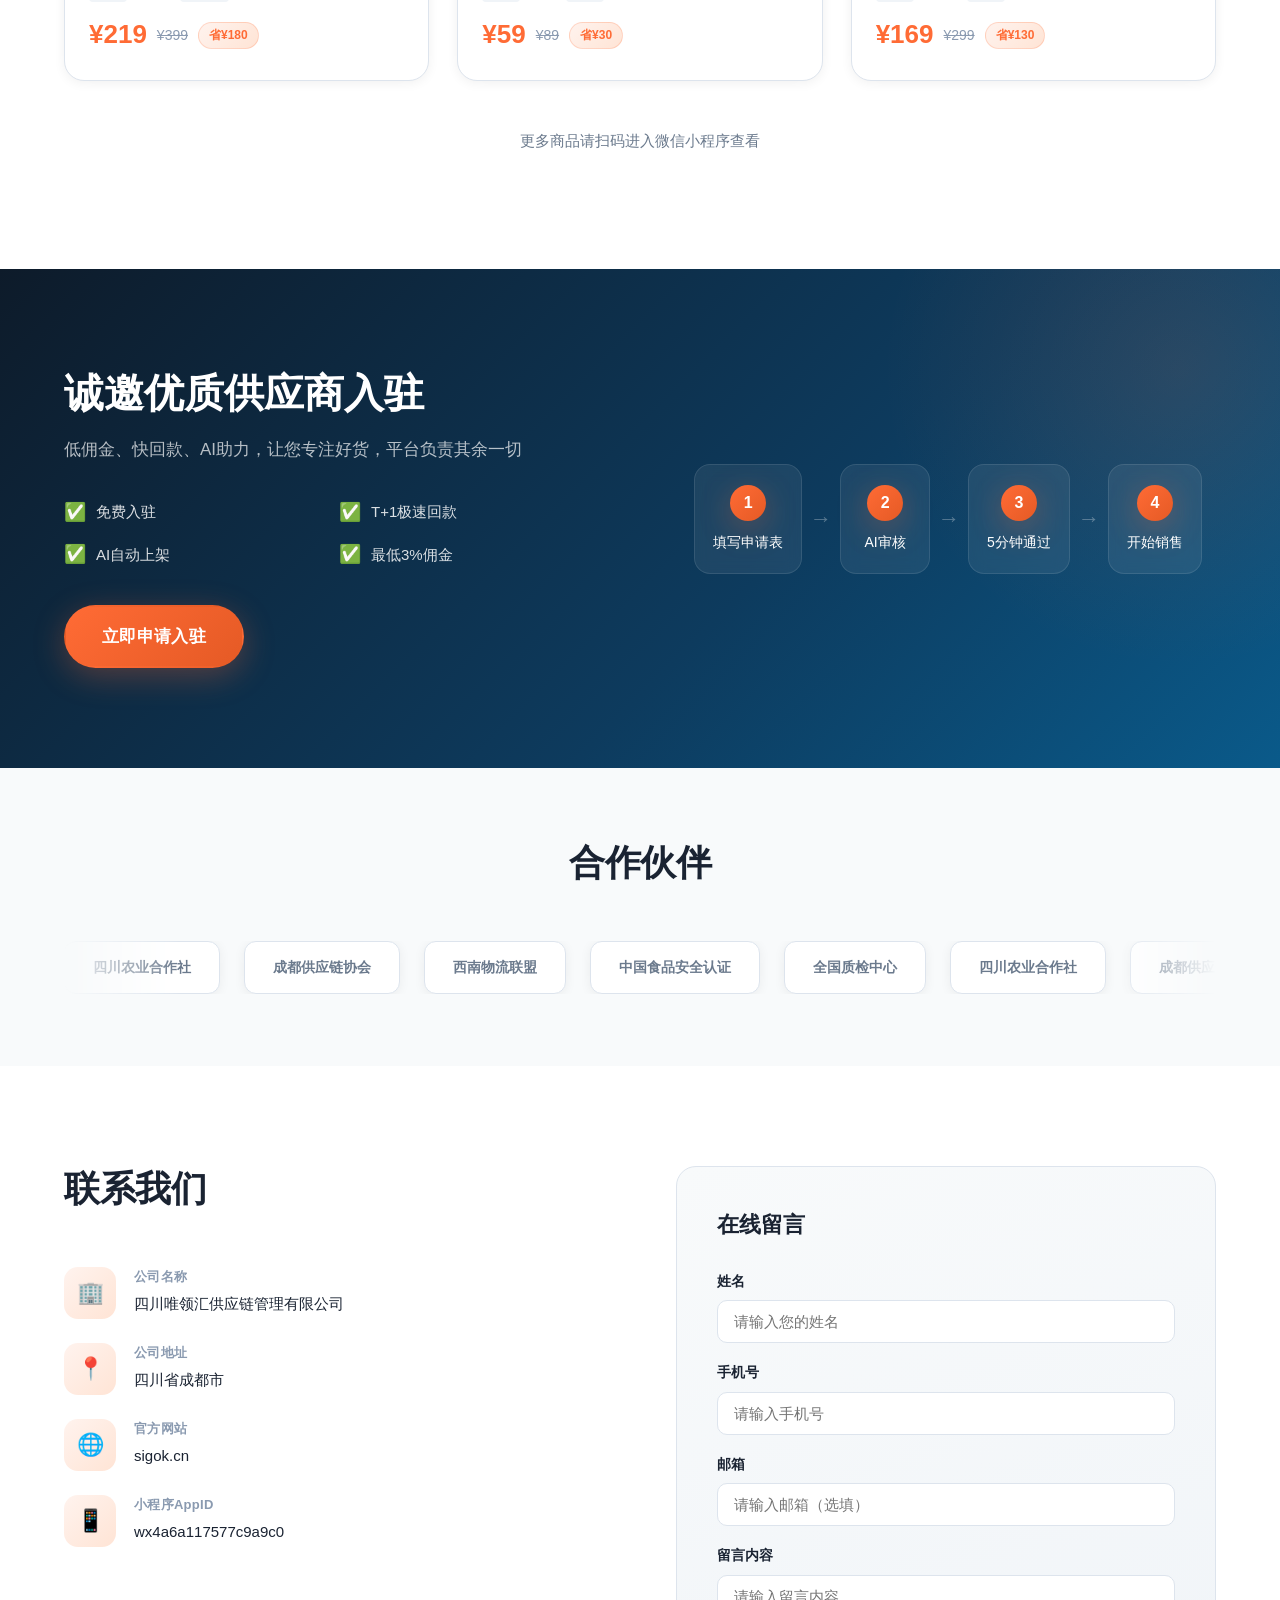
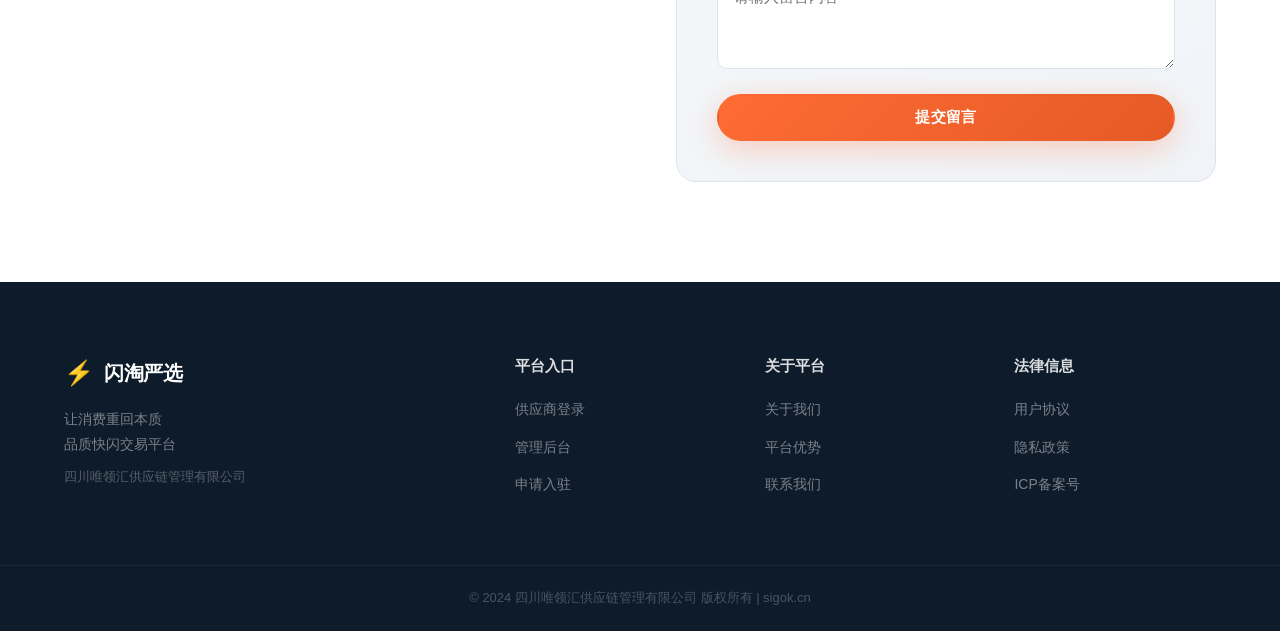
==== commit 9ce7c894: "修复Hero内容不显示：CSS动画替代JS触发" ====
--- a/index.html
+++ b/index.html
@@ -32,6 +32,11 @@
 .fade-in{opacity:0;transform:translateY(24px);transition:opacity 0.6s ease,transform 0.6s ease}
 .fade-in.visible{opacity:1;transform:none}
 .delay-1{transition-delay:0.12s}.delay-2{transition-delay:0.24s}.delay-3{transition-delay:0.36s}
+/* Hero内容直接显示，不依赖JS */
+.hero .fade-in{opacity:1;transform:none;animation:fadeInUp 0.8s ease both}
+.hero .fade-in.delay-1{animation-delay:0.2s}
+.hero .fade-in.delay-2{animation-delay:0.4s}
+.hero .fade-in.delay-3{animation-delay:0.6s}
 .section-header{text-align:center;margin-bottom:56px}
 .section-eyebrow{display:inline-block;background:linear-gradient(135deg,#FFF3EE,#FFE4D5);color:var(--primary);padding:6px 18px;border-radius:50px;font-size:13px;font-weight:700;margin-bottom:16px;border:1px solid rgba(255,107,53,0.2);letter-spacing:0.5px}
 .section-title{font-family:var(--font-heading);font-size:36px;color:var(--fg);font-weight:800;line-height:1.25;letter-spacing:-0.5px}
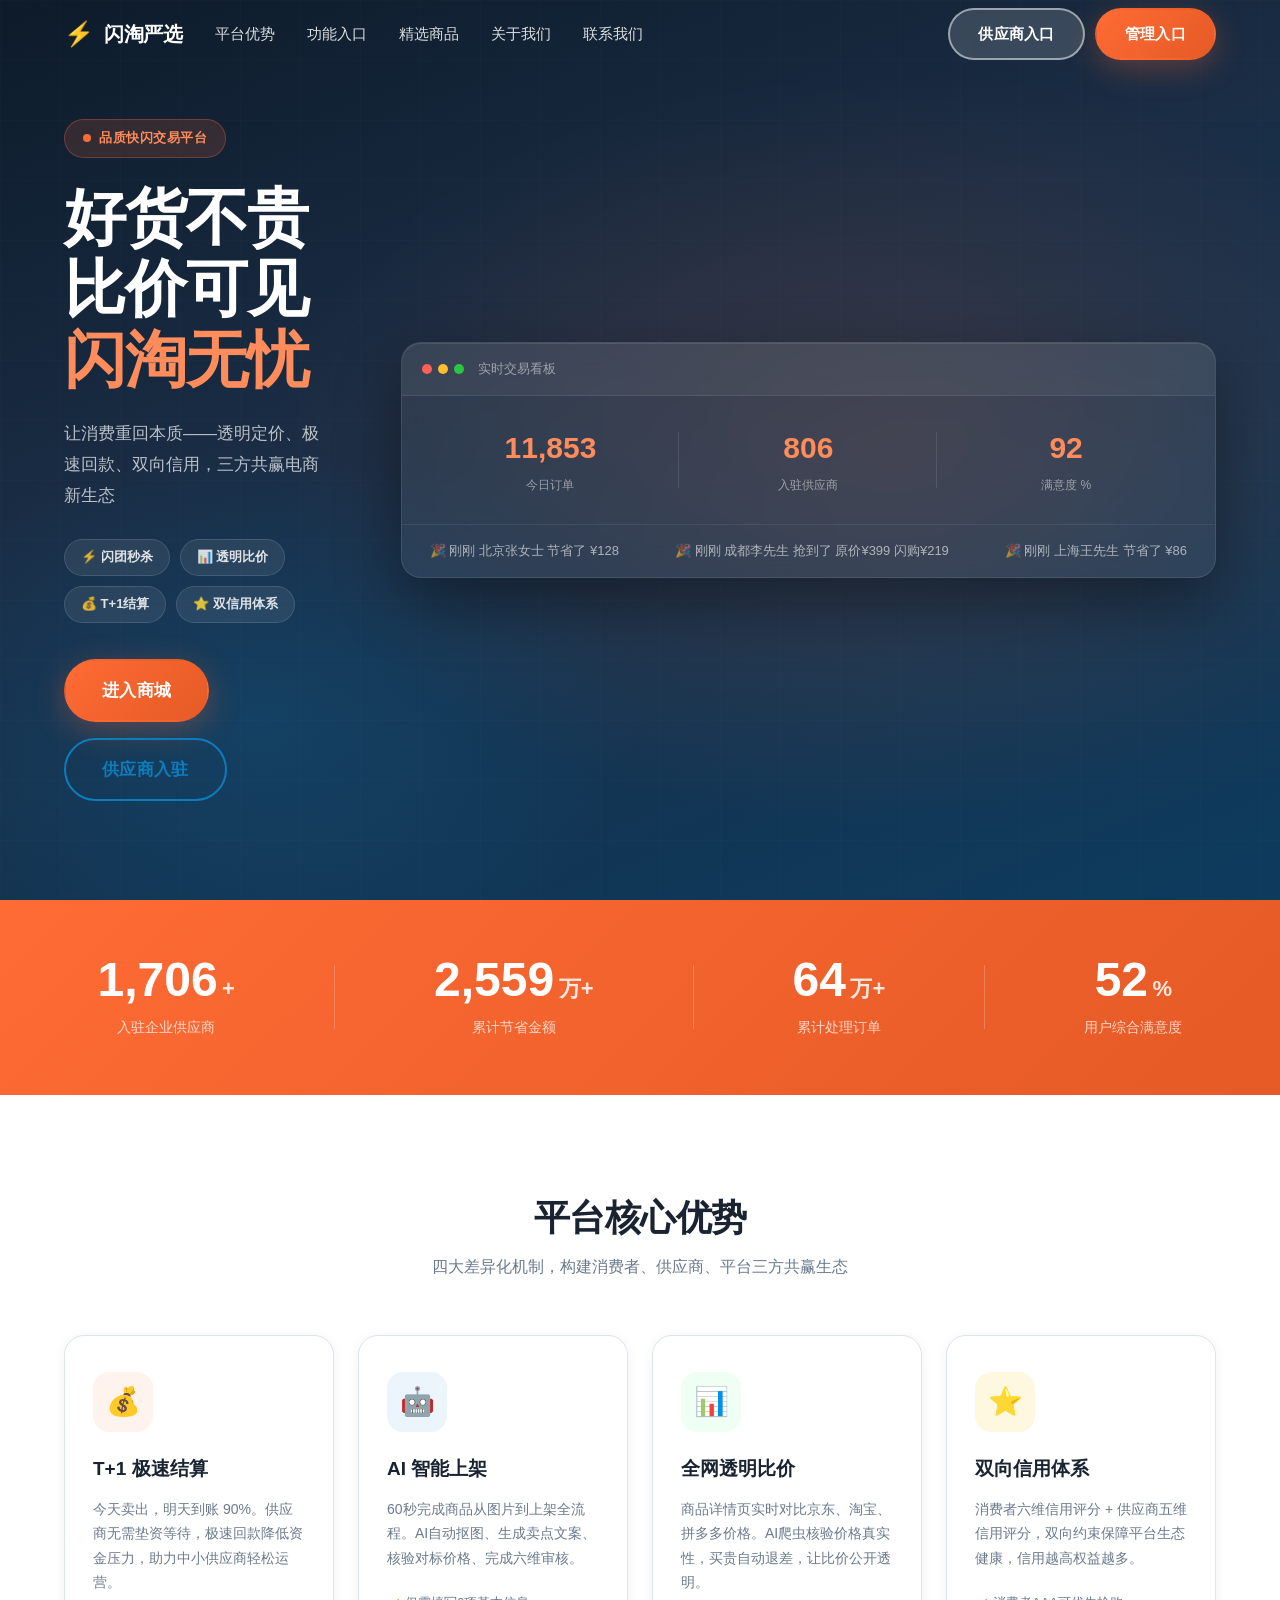
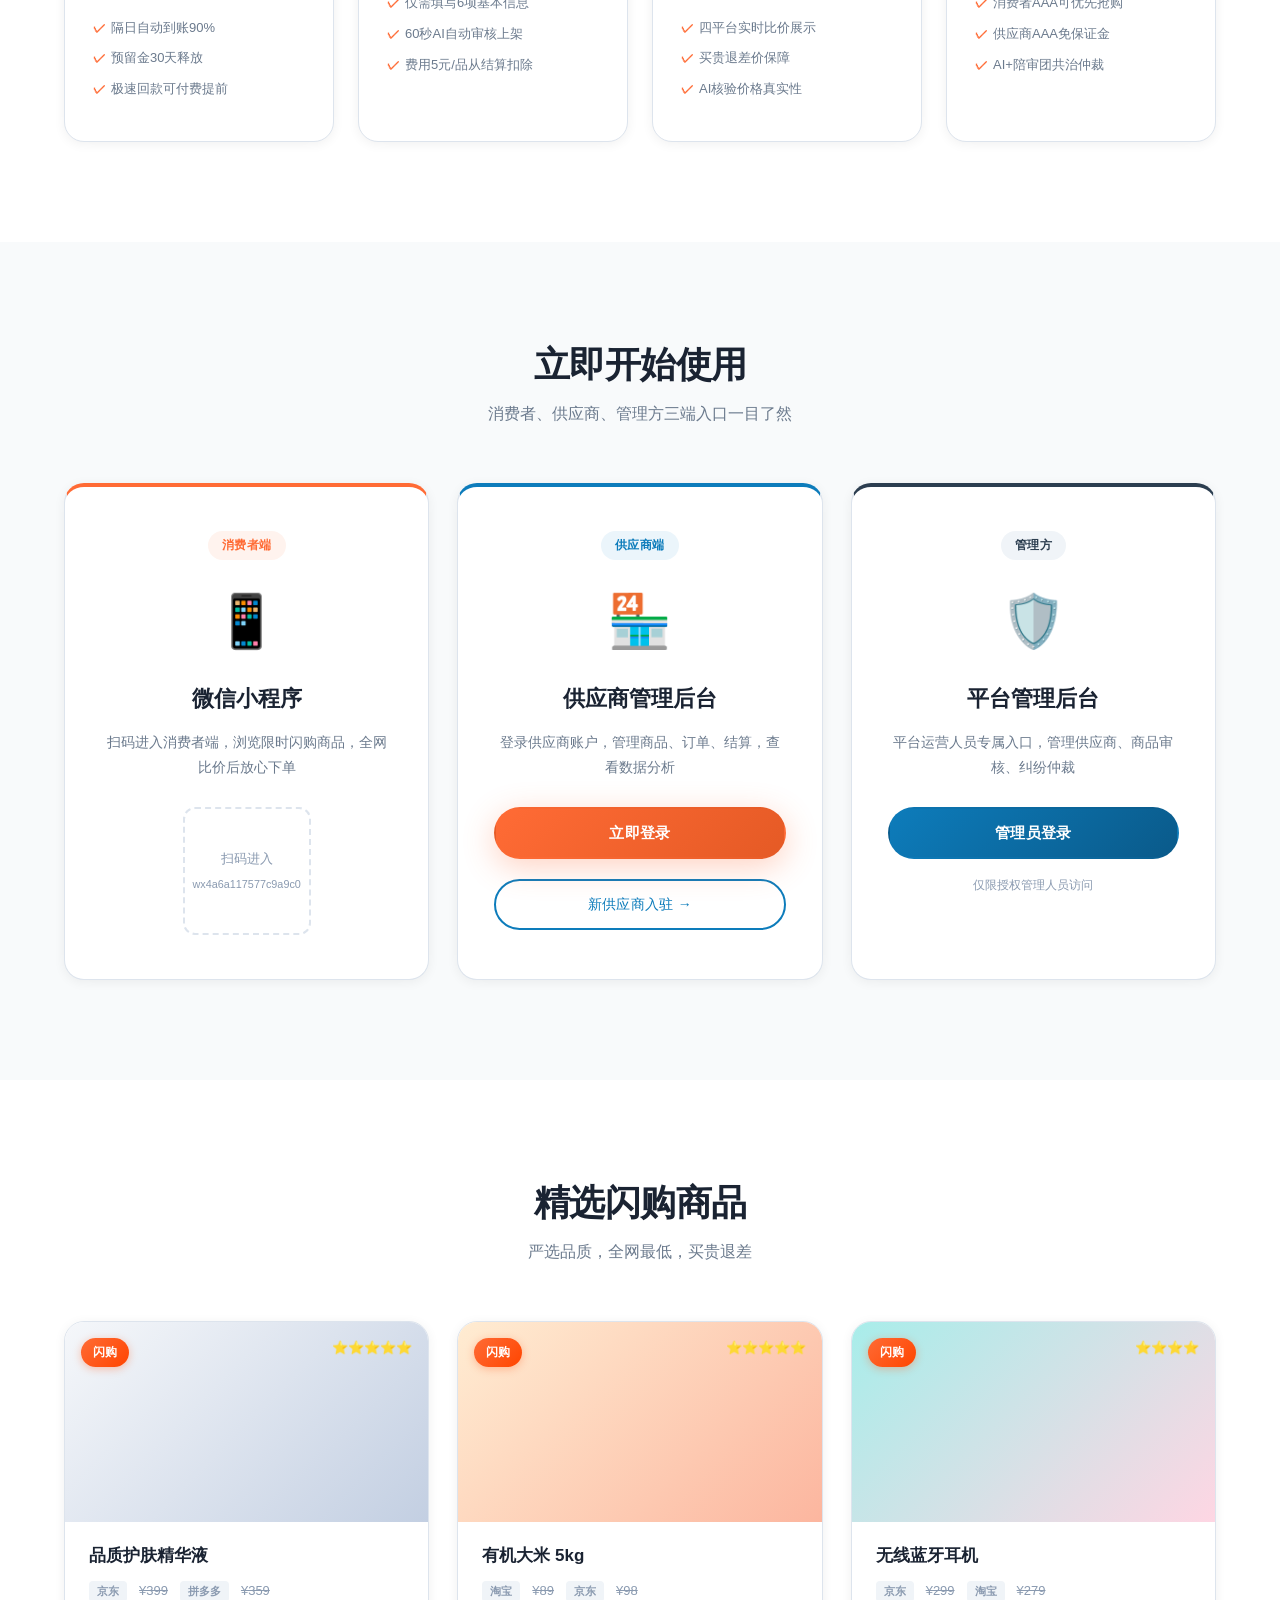
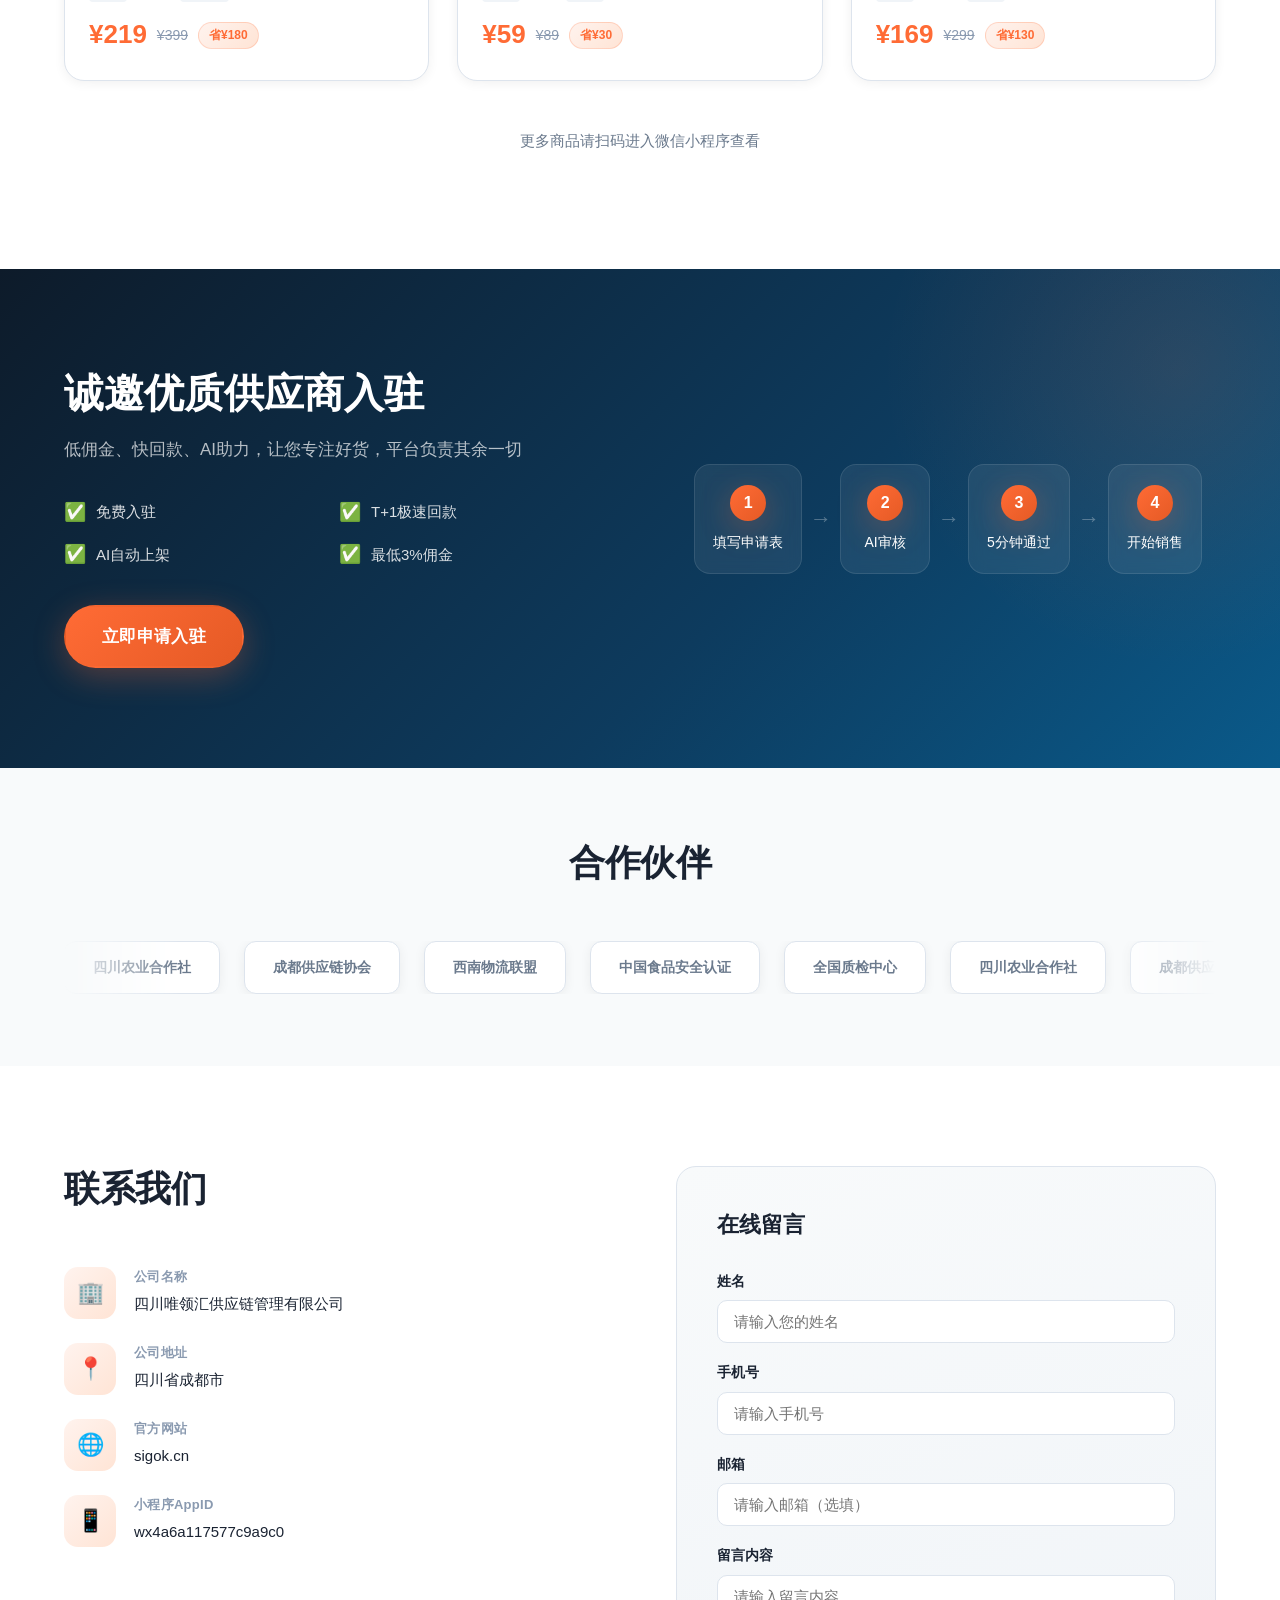
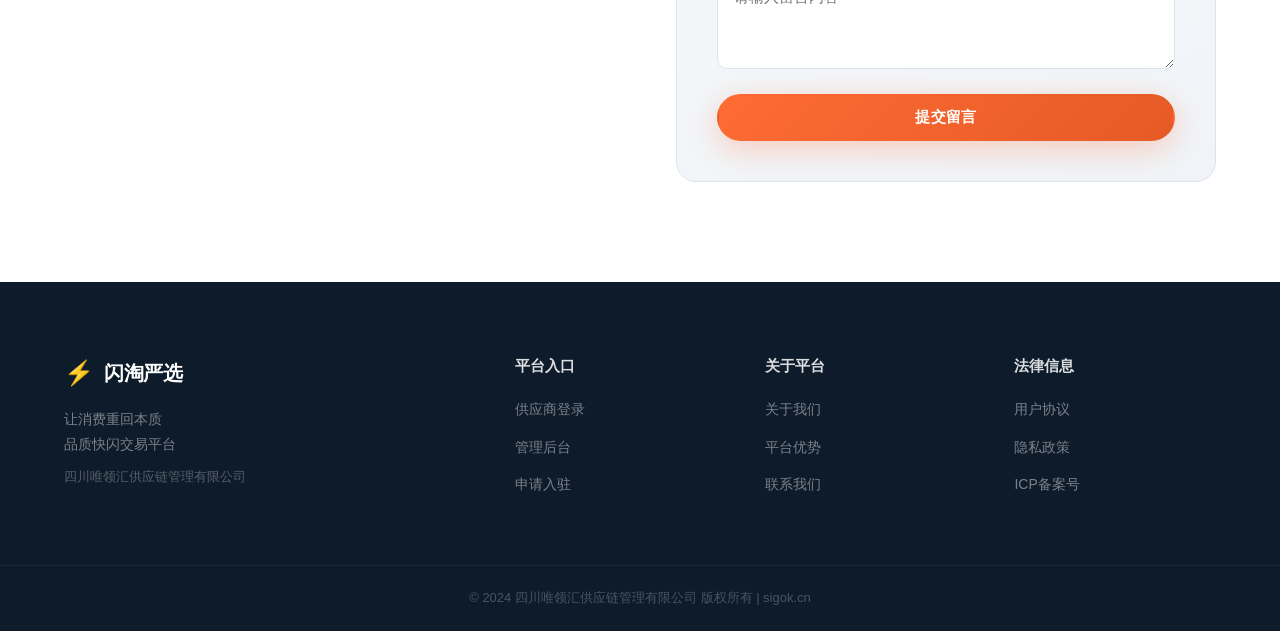
==== commit 2df4ebcc: "修复全部sections内容不显示：fade-in默认可见+数字初始值" ====
--- a/index.html
+++ b/index.html
@@ -29,11 +29,11 @@
 @keyframes partnerScroll{0%{transform:translateX(0)}100%{transform:translateX(-50%)}}
 @keyframes float{0%,100%{transform:translateY(0px)}50%{transform:translateY(-12px)}}
 @keyframes pulse-ring{0%{transform:scale(0.8);opacity:0.8}100%{transform:scale(1.4);opacity:0}}
-.fade-in{opacity:0;transform:translateY(24px);transition:opacity 0.6s ease,transform 0.6s ease}
+.fade-in{opacity:1;transform:none}
 .fade-in.visible{opacity:1;transform:none}
-.delay-1{transition-delay:0.12s}.delay-2{transition-delay:0.24s}.delay-3{transition-delay:0.36s}
-/* Hero内容直接显示，不依赖JS */
-.hero .fade-in{opacity:1;transform:none;animation:fadeInUp 0.8s ease both}
+.delay-1{animation-delay:0.12s}.delay-2{animation-delay:0.24s}.delay-3{animation-delay:0.36s}
+/* Hero内容入场动画 */
+.hero .fade-in{animation:fadeInUp 0.8s ease both}
 .hero .fade-in.delay-1{animation-delay:0.2s}
 .hero .fade-in.delay-2{animation-delay:0.4s}
 .hero .fade-in.delay-3{animation-delay:0.6s}
@@ -261,9 +261,9 @@
           <span class="hc-title">实时交易看板</span>
         </div>
         <div class="hc-stats">
-          <div class="hc-stat"><span class="hc-num" data-target="12580">0</span><span class="hc-label">今日订单</span></div>
-          <div class="hc-stat"><span class="hc-num" data-target="856">0</span><span class="hc-label">入驻供应商</span></div>
-          <div class="hc-stat"><span class="hc-num" data-target="98">0</span><span class="hc-label">满意度 %</span></div>
+          <div class="hc-stat"><span class="hc-num" data-target="12580">12,580</span><span class="hc-label">今日订单</span></div>
+          <div class="hc-stat"><span class="hc-num" data-target="856">856</span><span class="hc-label">入驻供应商</span></div>
+          <div class="hc-stat"><span class="hc-num" data-target="98">98</span><span class="hc-label">满意度 %</span></div>
         </div>
         <div class="hc-ticker">
           <div class="ticker-wrap">
@@ -281,25 +281,25 @@
 <section class="stats-bar">
   <div class="container stats-inner">
     <div class="stat-item fade-in">
-      <span class="stat-num" data-target="3200">0</span>
+      <span class="stat-num" data-target="3200">3200</span>
       <span class="stat-suffix">+</span>
       <span class="stat-label">入驻企业供应商</span>
     </div>
     <div class="stat-divider"></div>
     <div class="stat-item fade-in delay-1">
-      <span class="stat-num" data-target="4800">0</span>
+      <span class="stat-num" data-target="4800">4800</span>
       <span class="stat-suffix">万+</span>
       <span class="stat-label">累计节省金额</span>
     </div>
     <div class="stat-divider"></div>
     <div class="stat-item fade-in delay-2">
-      <span class="stat-num" data-target="120">0</span>
+      <span class="stat-num" data-target="120">120</span>
       <span class="stat-suffix">万+</span>
       <span class="stat-label">累计处理订单</span>
     </div>
     <div class="stat-divider"></div>
     <div class="stat-item fade-in delay-3">
-      <span class="stat-num" data-target="98">0</span>
+      <span class="stat-num" data-target="98">98</span>
       <span class="stat-suffix">%</span>
       <span class="stat-label">用户综合满意度</span>
     </div>
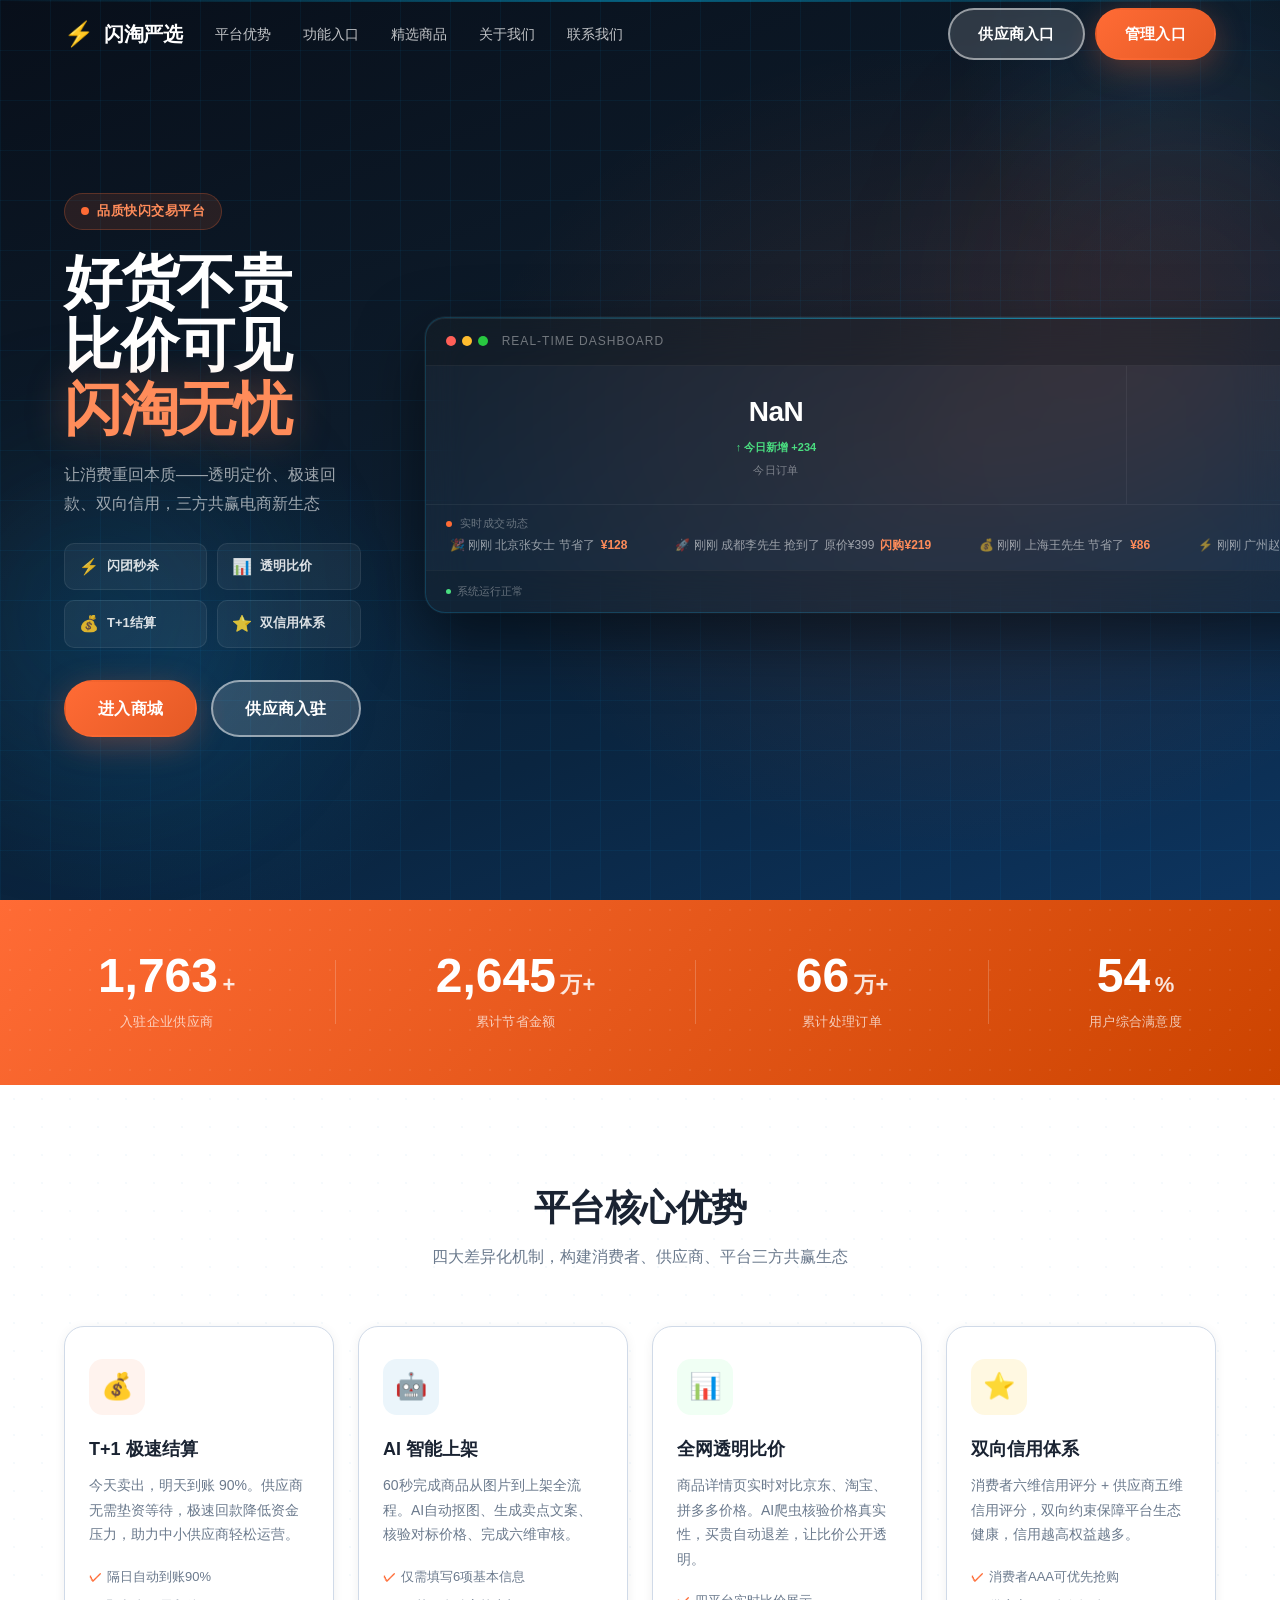
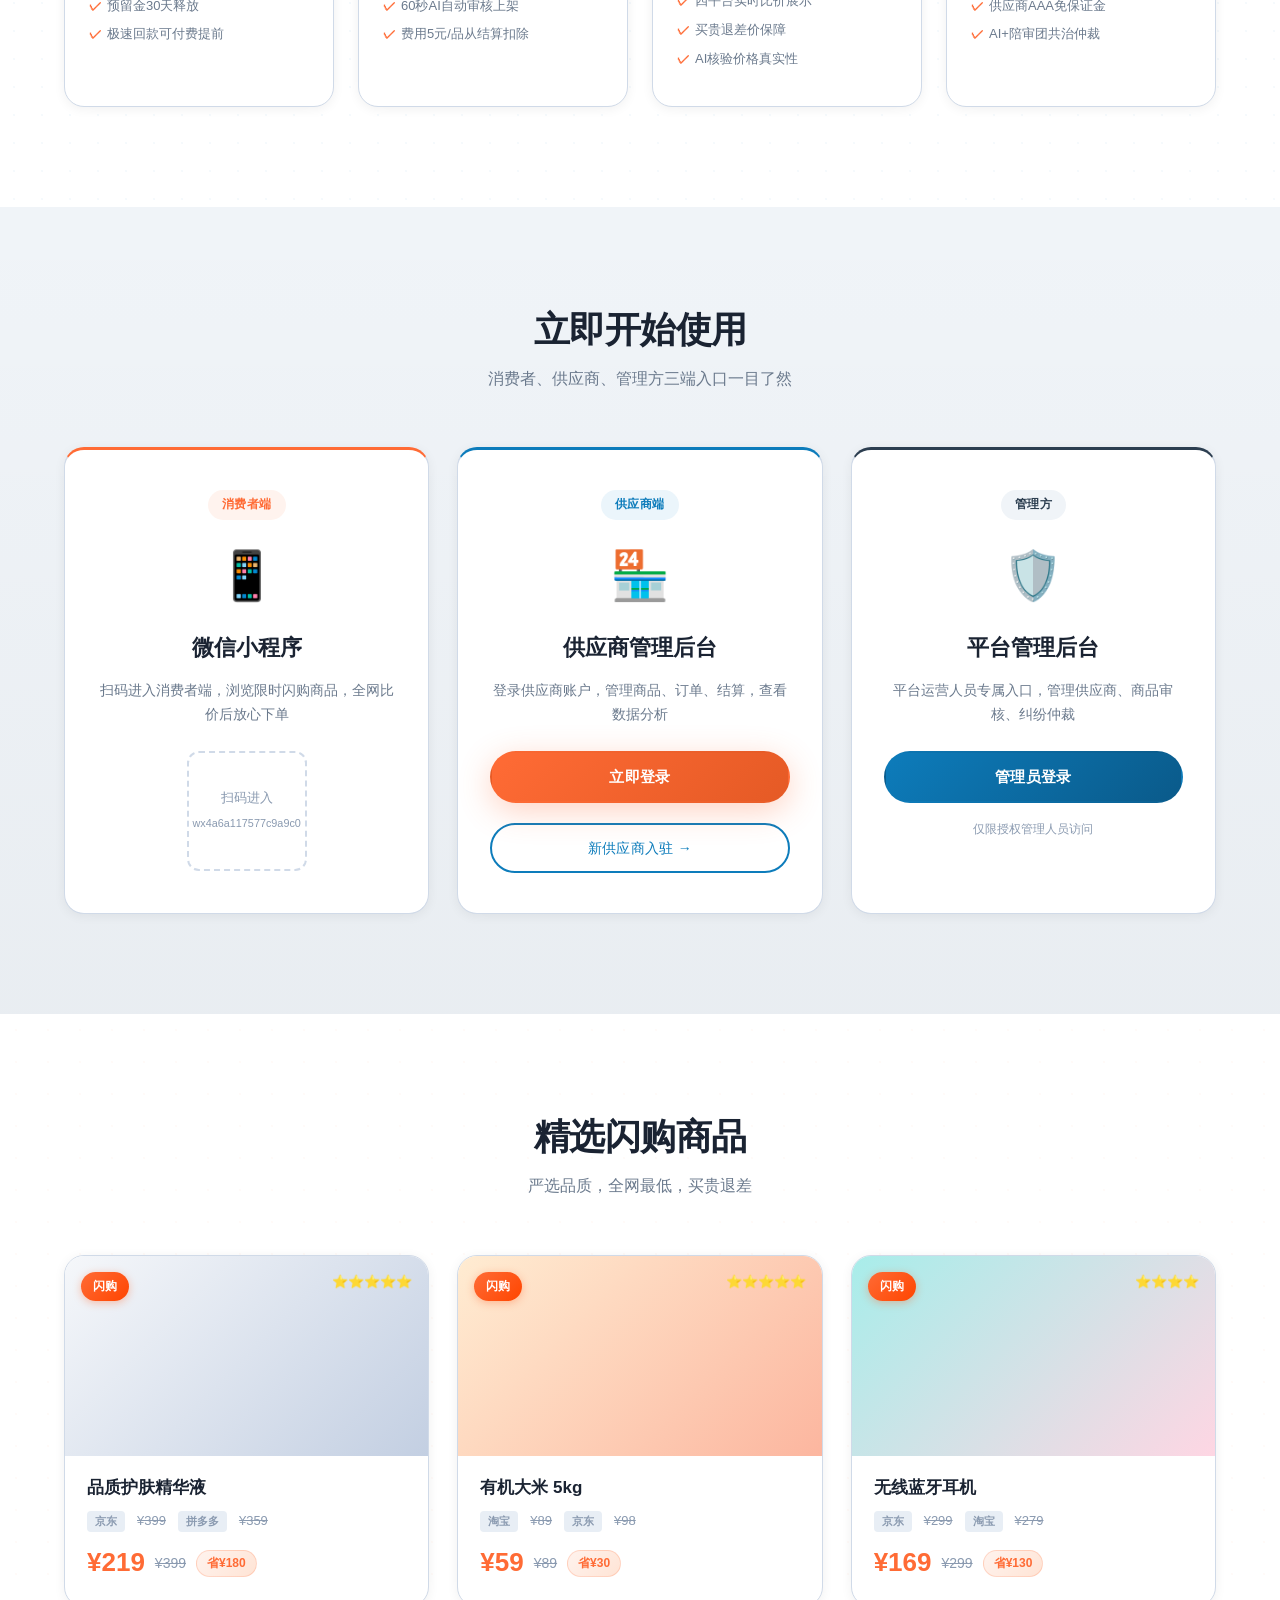
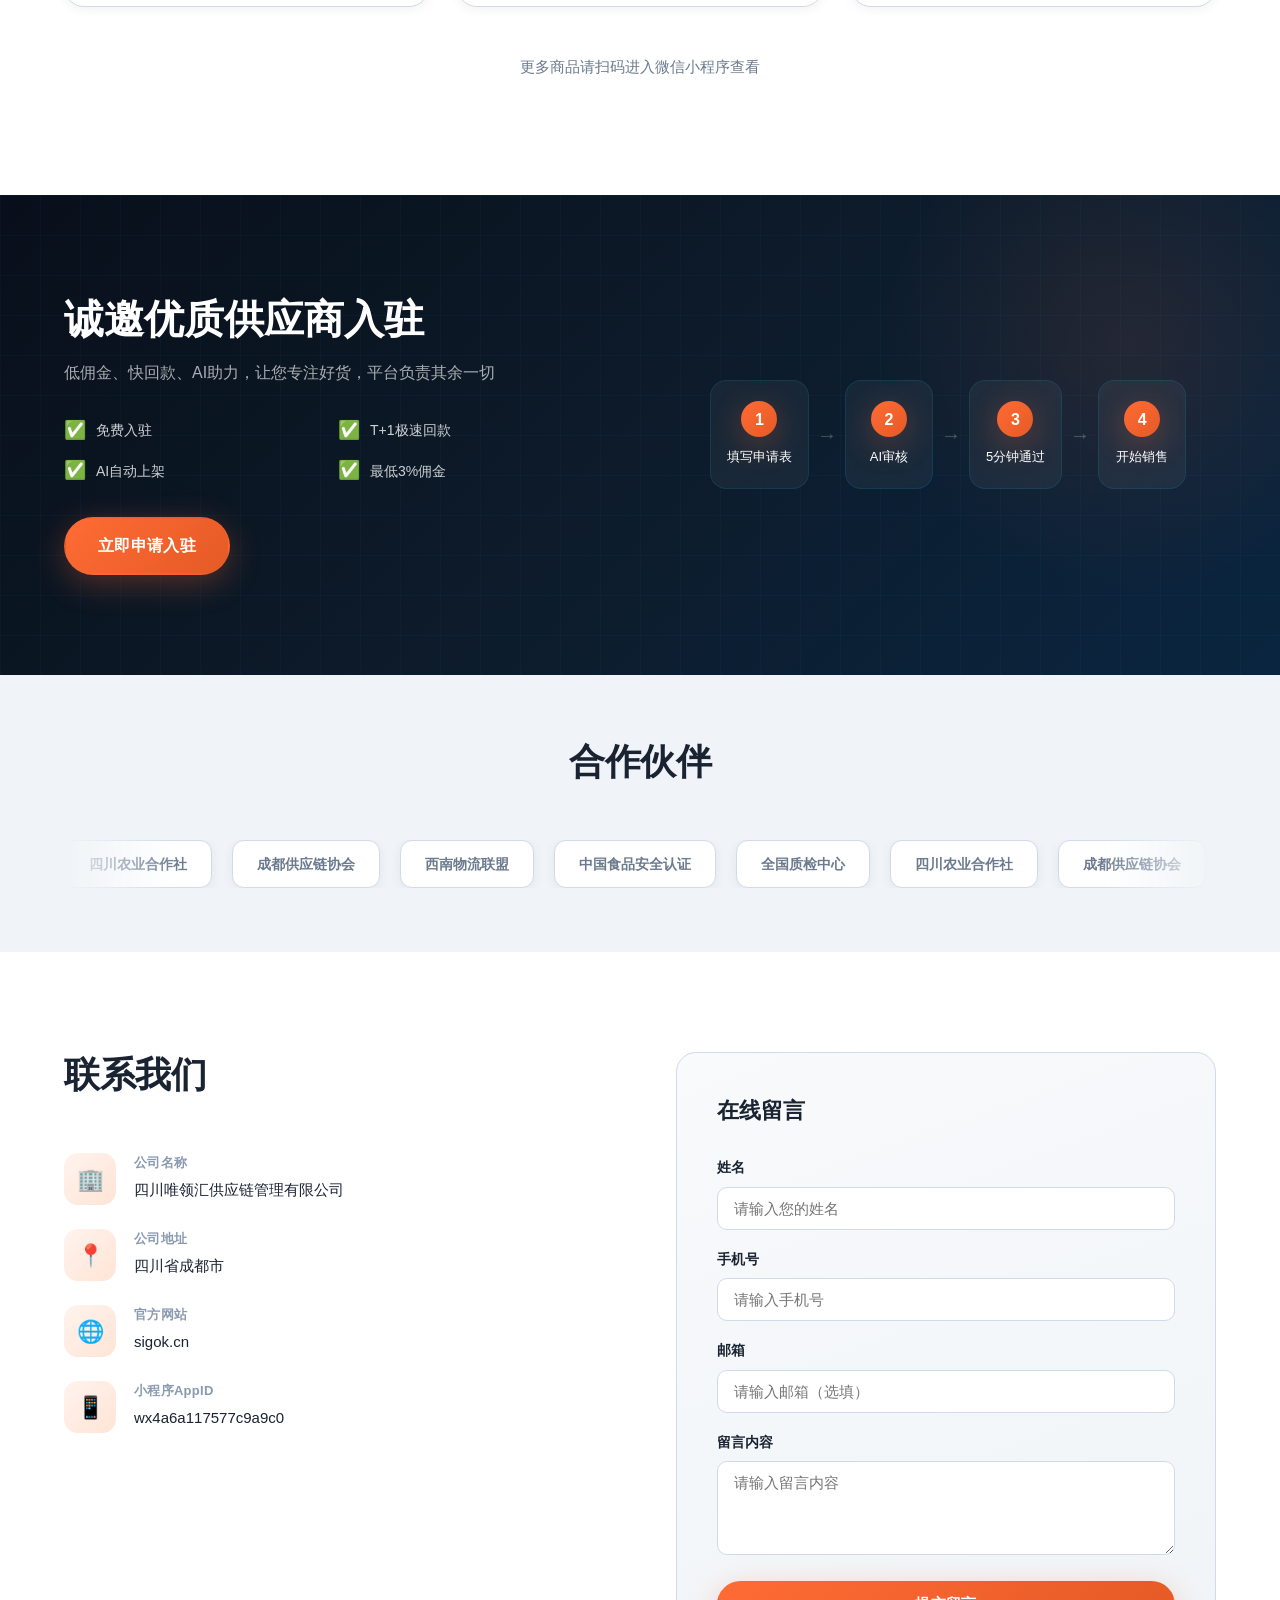
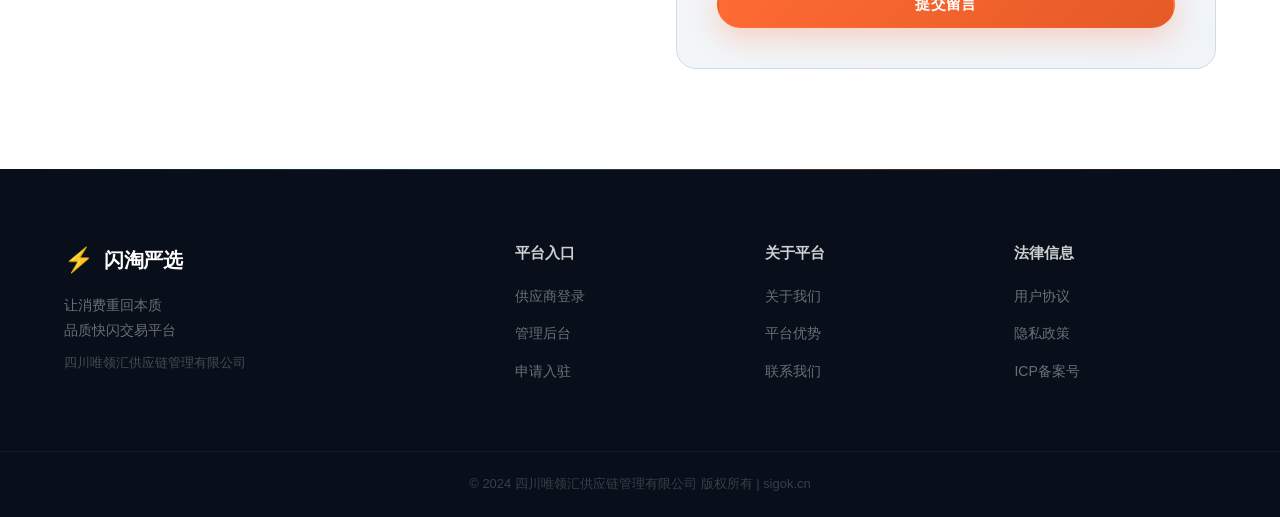
==== commit d6dc3d8b: "全面科技感升级：修复重叠/Hero重设计/科技背景/看板增强" ====
--- a/index.html
+++ b/index.html
@@ -6,14 +6,16 @@
   <title>闪淘严选 - 好货不贵，比价可见，闪淘无忧</title>
   <meta name="description" content="闪淘严选是品质快闪交易平台，全网透明比价、双向信用体系、T+1结算，诚邀优质供应商入驻。" />
   <style>
-:root{--primary:#FF6B35;--primary-dark:#E55A25;--primary-light:#FF8C5A;--accent:#0D7CBB;--accent-dark:#0A5A8A;--bg:#F8FAFB;--fg:#1A2332;--muted:#F0F4F8;--border:#DDE4ED;--white:#FFFFFF;--shadow-sm:0 2px 12px rgba(0,0,0,0.06);--shadow-md:0 8px 32px rgba(0,0,0,0.10);--shadow-lg:0 16px 48px rgba(0,0,0,0.14);--shadow-orange:0 8px 32px rgba(255,107,53,0.30);--radius:12px;--radius-lg:20px;--container:1200px;--font-heading:"PingFang SC","Hiragino Sans GB","Microsoft YaHei","STHeiti","SimHei",sans-serif;--font-body:"PingFang SC","Hiragino Sans GB","Microsoft YaHei","STXihei","SimSun",sans-serif}
+:root{--primary:#FF6B35;--primary-dark:#E55A25;--primary-light:#FF8C5A;--accent:#0D7CBB;--accent-dark:#0A5A8A;--bg:#F0F4F8;--fg:#1A2332;--muted:#E8EEF5;--border:#D0DAE8;--white:#FFFFFF;--shadow-sm:0 2px 12px rgba(0,0,0,0.06);--shadow-md:0 8px 32px rgba(0,0,0,0.10);--shadow-lg:0 16px 48px rgba(0,0,0,0.14);--shadow-orange:0 8px 32px rgba(255,107,53,0.30);--radius:12px;--radius-lg:20px;--container:1200px;--font-heading:"PingFang SC","Hiragino Sans GB","Microsoft YaHei","STHeiti","SimHei",sans-serif;--font-body:"PingFang SC","Hiragino Sans GB","Microsoft YaHei","STXihei","SimSun",sans-serif}
 *,*::before,*::after{box-sizing:border-box;margin:0;padding:0}
 html{scroll-behavior:smooth;font-size:16px}
 body{font-family:var(--font-body);color:var(--fg);background:var(--bg);line-height:1.6}
-a{text-decoration:none;color:inherit}ul{list-style:none}img{max-width:100%;display:block}
+a{text-decoration:none;color:inherit;outline:none}
+a:focus,button:focus{outline:none}
+ul{list-style:none}img{max-width:100%;display:block}
 input,textarea,select{font-family:var(--font-body)}
 .container{max-width:var(--container);margin:0 auto;padding:0 24px}
-.btn{display:inline-flex;align-items:center;justify-content:center;padding:12px 28px;border-radius:50px;font-size:15px;font-weight:600;cursor:pointer;border:2px solid transparent;transition:all 200ms ease;white-space:nowrap;letter-spacing:0.3px}
+.btn{display:inline-flex;align-items:center;justify-content:center;padding:12px 28px;border-radius:50px;font-size:15px;font-weight:600;cursor:pointer;border:2px solid transparent;transition:all 200ms ease;white-space:nowrap;letter-spacing:0.3px;outline:none}
 .btn:hover{transform:translateY(-2px)}
 .btn-primary{background:linear-gradient(135deg,var(--primary),var(--primary-dark));color:#fff;box-shadow:var(--shadow-orange)}
 .btn-primary:hover{box-shadow:0 12px 40px rgba(255,107,53,0.45)}
@@ -23,122 +25,153 @@
 .btn-outline:hover{background:var(--accent);color:#fff}
 .btn-outline-white{background:rgba(255,255,255,0.15);color:#fff;border-color:rgba(255,255,255,0.5);backdrop-filter:blur(4px)}
 .btn-outline-white:hover{background:rgba(255,255,255,0.25)}
-.btn-lg{padding:16px 36px;font-size:17px}
+.btn-lg{padding:14px 32px;font-size:16px}
+/* Animations */
 @keyframes fadeInUp{from{opacity:0;transform:translateY(32px)}to{opacity:1;transform:translateY(0)}}
 @keyframes ticker{0%{transform:translateX(0)}100%{transform:translateX(-50%)}}
 @keyframes partnerScroll{0%{transform:translateX(0)}100%{transform:translateX(-50%)}}
-@keyframes float{0%,100%{transform:translateY(0px)}50%{transform:translateY(-12px)}}
+@keyframes float{0%,100%{transform:translateY(0px)}50%{transform:translateY(-10px)}}
 @keyframes pulse-ring{0%{transform:scale(0.8);opacity:0.8}100%{transform:scale(1.4);opacity:0}}
+@keyframes scanline{0%{transform:translateY(-100%)}100%{transform:translateY(100vh)}}
+@keyframes glow{0%,100%{opacity:0.5}50%{opacity:1}}
 .fade-in{opacity:1;transform:none}
 .fade-in.visible{opacity:1;transform:none}
 .delay-1{animation-delay:0.12s}.delay-2{animation-delay:0.24s}.delay-3{animation-delay:0.36s}
-/* Hero内容入场动画 */
 .hero .fade-in{animation:fadeInUp 0.8s ease both}
 .hero .fade-in.delay-1{animation-delay:0.2s}
 .hero .fade-in.delay-2{animation-delay:0.4s}
-.hero .fade-in.delay-3{animation-delay:0.6s}
 .section-header{text-align:center;margin-bottom:56px}
 .section-eyebrow{display:inline-block;background:linear-gradient(135deg,#FFF3EE,#FFE4D5);color:var(--primary);padding:6px 18px;border-radius:50px;font-size:13px;font-weight:700;margin-bottom:16px;border:1px solid rgba(255,107,53,0.2);letter-spacing:0.5px}
 .section-title{font-family:var(--font-heading);font-size:36px;color:var(--fg);font-weight:800;line-height:1.25;letter-spacing:-0.5px}
 .section-title span{color:var(--primary)}
 .section-sub{margin-top:14px;color:#6B7A8D;font-size:16px;max-width:560px;margin-left:auto;margin-right:auto}
 /* Navbar */
-#navbar{position:fixed;top:0;left:0;right:0;z-index:100;background:transparent;transition:all 250ms ease}
-#navbar.scrolled{background:rgba(255,255,255,0.95);box-shadow:0 1px 24px rgba(0,0,0,0.08);backdrop-filter:blur(12px)}
+#navbar{position:fixed;top:0;left:0;right:0;z-index:1000;background:transparent;transition:all 250ms ease}
+#navbar.scrolled{background:rgba(13,27,42,0.96);box-shadow:0 1px 24px rgba(0,0,0,0.3);backdrop-filter:blur(16px)}
 .nav-inner{display:flex;align-items:center;height:68px;gap:32px}
 .logo{display:flex;align-items:center;gap:10px;font-weight:800;font-size:20px}
-.logo-icon{font-size:24px}.logo-text{color:var(--fg);letter-spacing:-0.3px}
-#navbar.scrolled .logo-text{color:var(--fg)}
-.logo-text-white{color:#fff}
+.logo-icon{font-size:24px}
+.logo-text{color:#fff;letter-spacing:-0.3px}
 .nav-links{display:flex;gap:32px;flex:1}
-.nav-links a{font-size:15px;color:#fff;font-weight:500;position:relative;padding-bottom:3px;opacity:0.85;transition:opacity 200ms}
-#navbar.scrolled .nav-links a{color:var(--fg)}
-.nav-links a:hover{opacity:1}
-.nav-links a::after{content:'';position:absolute;bottom:0;left:0;right:0;height:2px;background:var(--primary);transform:scaleX(0);transition:transform 200ms ease;border-radius:2px}
+.nav-links a{font-size:14px;color:rgba(255,255,255,0.75);font-weight:500;position:relative;padding-bottom:3px;transition:color 200ms;outline:none}
+.nav-links a:hover{color:#fff}
+.nav-links a::after{content:'';position:absolute;bottom:0;left:0;right:0;height:2px;background:linear-gradient(90deg,var(--primary),var(--primary-light));transform:scaleX(0);transition:transform 200ms ease;border-radius:2px}
 .nav-links a:hover::after{transform:scaleX(1)}
-.nav-actions{display:flex;gap:10px}
-.hamburger{display:none;flex-direction:column;gap:5px;background:none;border:none;cursor:pointer;padding:4px}
+.nav-actions{display:flex;gap:10px;margin-left:auto}
+.hamburger{display:none;flex-direction:column;gap:5px;background:none;border:none;cursor:pointer;padding:4px;outline:none}
 .hamburger span{display:block;width:22px;height:2px;background:#fff;border-radius:2px;transition:all 200ms}
-#navbar.scrolled .hamburger span{background:var(--fg)}
-/* Hero */
-.hero{position:relative;min-height:100vh;display:flex;align-items:center;padding:100px 0 80px;overflow:hidden;background:linear-gradient(160deg,#0D1B2A 0%,#1A2D45 40%,#0D3B5E 100%)}
-.hero::before{content:'';position:absolute;inset:0;background:radial-gradient(ellipse 70% 60% at 70% 50%,rgba(255,107,53,0.15) 0%,transparent 70%),radial-gradient(ellipse 50% 50% at 20% 80%,rgba(13,124,187,0.2) 0%,transparent 60%)}
-.hero-grid{position:absolute;inset:0;opacity:0.04;background-image:linear-gradient(rgba(255,255,255,0.3) 1px,transparent 1px),linear-gradient(90deg,rgba(255,255,255,0.3) 1px,transparent 1px);background-size:60px 60px}
-.hero-inner{display:grid;grid-template-columns:1fr 1fr;gap:80px;align-items:center;position:relative;z-index:1}
-.hero-tag{display:inline-flex;align-items:center;gap:8px;background:rgba(255,107,53,0.15);color:#FF8C5A;padding:8px 18px;border-radius:50px;font-size:13px;font-weight:700;margin-bottom:24px;border:1px solid rgba(255,107,53,0.3);letter-spacing:0.5px}
-.hero-tag-dot{width:8px;height:8px;background:var(--primary);border-radius:50%;display:inline-block;animation:pulse-ring 1.5s ease infinite}
-.hero-title{font-family:var(--font-heading);font-size:62px;line-height:1.15;color:#fff;margin-bottom:24px;font-weight:900;letter-spacing:-1px}
-.hero-title .highlight{color:var(--primary-light)}
-.text-primary{color:var(--primary)}
-.hero-sub{font-size:17px;color:rgba(255,255,255,0.7);margin-bottom:28px;max-width:480px;line-height:1.8}
-.hero-tags{display:flex;flex-wrap:wrap;gap:10px;margin-bottom:36px}
-.tag{background:rgba(255,255,255,0.08);color:rgba(255,255,255,0.85);padding:7px 16px;border-radius:50px;font-size:13px;font-weight:600;border:1px solid rgba(255,255,255,0.12);backdrop-filter:blur(4px)}
-.hero-actions{display:flex;gap:16px;flex-wrap:wrap}
-.hero-visual{animation:float 6s ease-in-out infinite}
-.hero-card{background:rgba(255,255,255,0.06);border-radius:var(--radius-lg);box-shadow:0 24px 64px rgba(0,0,0,0.4),inset 0 1px 0 rgba(255,255,255,0.1);overflow:hidden;border:1px solid rgba(255,255,255,0.1);backdrop-filter:blur(16px)}
-.hc-header{display:flex;align-items:center;gap:6px;padding:16px 20px;background:rgba(255,255,255,0.05);border-bottom:1px solid rgba(255,255,255,0.08)}
+/* ===== HERO ===== */
+.hero{position:relative;min-height:100vh;display:flex;align-items:center;padding:90px 0 60px;overflow:hidden;background:linear-gradient(160deg,#080F1A 0%,#0D1B2A 40%,#0A2540 70%,#0D3560 100%)}
+.hero::before{content:'';position:absolute;inset:0;background:radial-gradient(ellipse 60% 70% at 75% 50%,rgba(255,107,53,0.12) 0%,transparent 65%),radial-gradient(ellipse 40% 50% at 15% 75%,rgba(13,124,187,0.18) 0%,transparent 55%),radial-gradient(ellipse 30% 40% at 90% 10%,rgba(13,124,187,0.1) 0%,transparent 50%)}
+/* 科技感网格背景 */
+.hero-grid{position:absolute;inset:0;background-image:linear-gradient(rgba(0,170,255,0.06) 1px,transparent 1px),linear-gradient(90deg,rgba(0,170,255,0.06) 1px,transparent 1px);background-size:50px 50px}
+/* 扫描线特效 */
+.hero-scanline{position:absolute;top:0;left:0;right:0;height:2px;background:linear-gradient(90deg,transparent,rgba(0,200,255,0.4),transparent);animation:scanline 6s linear infinite;pointer-events:none}
+/* 装饰圆圈 */
+.hero-orb{position:absolute;border-radius:50%;filter:blur(80px);pointer-events:none}
+.hero-orb-1{width:400px;height:400px;background:rgba(255,107,53,0.08);right:-100px;top:10%}
+.hero-orb-2{width:300px;height:300px;background:rgba(13,124,187,0.12);left:-50px;bottom:15%}
+.hero-inner{display:grid;grid-template-columns:1fr 1fr;gap:64px;align-items:center;position:relative;z-index:1}
+/* Hero左侧内容 */
+.hero-tag{display:inline-flex;align-items:center;gap:8px;background:rgba(255,107,53,0.12);color:#FF8C5A;padding:7px 16px;border-radius:50px;font-size:13px;font-weight:700;margin-bottom:20px;border:1px solid rgba(255,107,53,0.25);letter-spacing:0.5px}
+.hero-tag-dot{width:8px;height:8px;background:var(--primary);border-radius:50%;display:inline-block;animation:glow 1.5s ease infinite}
+.hero-title{font-family:var(--font-heading);font-size:58px;line-height:1.1;color:#fff;margin-bottom:20px;font-weight:900;letter-spacing:-1.5px}
+.hero-title .highlight{color:var(--primary-light);text-shadow:0 0 40px rgba(255,140,90,0.4)}
+.hero-sub{font-size:16px;color:rgba(255,255,255,0.6);margin-bottom:24px;max-width:440px;line-height:1.8}
+/* 特性标签横排 */
+.hero-features{display:grid;grid-template-columns:1fr 1fr;gap:10px;margin-bottom:32px;max-width:420px}
+.hf-item{display:flex;align-items:center;gap:8px;background:rgba(255,255,255,0.05);border:1px solid rgba(255,255,255,0.08);border-radius:10px;padding:10px 14px;color:rgba(255,255,255,0.85);font-size:13px;font-weight:600;transition:all 200ms}
+.hf-item:hover{background:rgba(255,255,255,0.09);border-color:rgba(255,107,53,0.3)}
+.hf-icon{font-size:16px}
+/* 按钮横排 */
+.hero-actions{display:flex;gap:14px;flex-wrap:nowrap}
+/* Hero右侧看板 */
+.hero-visual{animation:float 7s ease-in-out infinite;position:relative}
+/* 科技感看板卡片 */
+.hero-card{background:rgba(255,255,255,0.04);border-radius:20px;border:1px solid rgba(0,200,255,0.15);box-shadow:0 24px 64px rgba(0,0,0,0.5),0 0 0 1px rgba(255,255,255,0.05),inset 0 1px 0 rgba(255,255,255,0.08);overflow:hidden;backdrop-filter:blur(20px)}
+/* 看板顶部光晕线 */
+.hero-card::before{content:'';position:absolute;top:0;left:0;right:0;height:1px;background:linear-gradient(90deg,transparent,rgba(0,200,255,0.6),rgba(255,107,53,0.4),transparent)}
+.hero-card{position:relative}
+.hc-header{display:flex;align-items:center;gap:6px;padding:14px 20px;background:rgba(0,0,0,0.2);border-bottom:1px solid rgba(255,255,255,0.06)}
 .hc-dot{width:10px;height:10px;border-radius:50%}
-.hc-dot.red{background:#FF5F57}.hc-dot.yellow{background:#FEBC2E}.hc-dot.green{background:#28C840}
-.hc-title{margin-left:8px;font-size:13px;color:rgba(255,255,255,0.5);font-weight:500}
-.hc-stats{display:flex;padding:28px 20px;gap:0;border-bottom:1px solid rgba(255,255,255,0.08)}
-.hc-stat{flex:1;text-align:center;position:relative}
-.hc-stat:not(:last-child)::after{content:'';position:absolute;right:0;top:10%;height:80%;width:1px;background:rgba(255,255,255,0.1)}
-.hc-num{display:block;font-family:var(--font-heading);font-size:30px;color:var(--primary-light);font-weight:800}
-.hc-label{font-size:12px;color:rgba(255,255,255,0.5);margin-top:4px;display:block}
-.hc-ticker{padding:16px 0;overflow:hidden}
-.ticker-wrap{display:flex;white-space:nowrap;animation:ticker 14s linear infinite}
-.ticker-item{padding:0 28px;font-size:13px;color:rgba(255,255,255,0.6)}
+.hc-dot.red{background:#FF5F57}.hc-dot.yellow{background:#FEBC2E}.hc-dot.green{background:#28C840;animation:glow 2s ease infinite}
+.hc-title{margin-left:8px;font-size:12px;color:rgba(255,255,255,0.4);font-weight:500;letter-spacing:1px;text-transform:uppercase}
+.hc-badge-live{margin-left:auto;display:flex;align-items:center;gap:5px;font-size:11px;color:#4ADE80;font-weight:600}
+.hc-badge-live::before{content:'';width:6px;height:6px;background:#4ADE80;border-radius:50%;animation:glow 1.2s ease infinite}
+.hc-stats{display:grid;grid-template-columns:repeat(3,1fr);border-bottom:1px solid rgba(255,255,255,0.06)}
+.hc-stat{padding:24px 16px;text-align:center;position:relative;transition:background 200ms}
+.hc-stat:hover{background:rgba(255,255,255,0.03)}
+.hc-stat:not(:last-child){border-right:1px solid rgba(255,255,255,0.06)}
+.hc-num{display:block;font-family:var(--font-heading);font-size:28px;color:#fff;font-weight:800;letter-spacing:-0.5px}
+.hc-num-unit{font-size:14px;color:var(--primary-light);font-weight:700;margin-left:2px}
+.hc-trend{display:block;font-size:11px;color:#4ADE80;margin-top:4px;font-weight:600}
+.hc-label{font-size:11px;color:rgba(255,255,255,0.4);margin-top:6px;display:block;letter-spacing:0.3px}
+/* 实时滚动条 */
+.hc-ticker-label{display:flex;align-items:center;gap:8px;padding:10px 20px 4px;font-size:11px;color:rgba(255,255,255,0.35);letter-spacing:0.5px;text-transform:uppercase}
+.hc-ticker-label::before{content:'';display:inline-block;width:6px;height:6px;background:var(--primary);border-radius:50%;animation:glow 1s ease infinite}
+.hc-ticker{padding:0 0 14px;overflow:hidden}
+.ticker-wrap{display:flex;white-space:nowrap;animation:ticker 16s linear infinite}
+.ticker-item{padding:0 24px;font-size:12px;color:rgba(255,255,255,0.55);display:inline-flex;align-items:center;gap:6px}
+.ticker-item strong{color:var(--primary-light)}
+/* 看板底部状态栏 */
+.hc-footer{padding:12px 20px;background:rgba(0,0,0,0.15);display:flex;justify-content:space-between;align-items:center;border-top:1px solid rgba(255,255,255,0.04)}
+.hc-status{display:flex;align-items:center;gap:6px;font-size:11px;color:rgba(255,255,255,0.35)}
+.hc-status-dot{width:5px;height:5px;background:#4ADE80;border-radius:50%;animation:glow 1.5s ease infinite}
 /* Stats Bar */
-.stats-bar{background:linear-gradient(135deg,var(--primary) 0%,var(--primary-dark) 100%);padding:56px 0;position:relative;overflow:hidden}
+.stats-bar{background:linear-gradient(135deg,var(--primary) 0%,#CC4400 100%);padding:52px 0;position:relative;overflow:hidden}
+.stats-bar::before{content:'';position:absolute;inset:0;background-image:radial-gradient(rgba(255,255,255,0.07) 1px,transparent 1px);background-size:20px 20px}
 .stats-inner{display:flex;align-items:center;justify-content:space-around;flex-wrap:wrap;gap:32px;position:relative}
 .stat-item{text-align:center}
 .stat-num{font-family:var(--font-heading);font-size:48px;color:var(--white);font-weight:900;line-height:1}
 .stat-suffix{font-size:22px;color:rgba(255,255,255,0.85);font-weight:700}
-.stat-label{display:block;font-size:14px;color:rgba(255,255,255,0.75);margin-top:10px;font-weight:500}
+.stat-label{display:block;font-size:13px;color:rgba(255,255,255,0.7);margin-top:10px;font-weight:500;letter-spacing:0.3px}
 .stat-divider{width:1px;height:64px;background:rgba(255,255,255,0.2)}
-/* Features */
-.features{padding:100px 0;background:var(--white)}
-.features-grid{display:grid;grid-template-columns:repeat(4,1fr);gap:24px}
-.feature-card{background:var(--white);border-radius:var(--radius-lg);padding:36px 28px;border:1px solid var(--border);box-shadow:var(--shadow-sm);transition:all 250ms ease;position:relative;overflow:hidden}
-.feature-card::before{content:'';position:absolute;top:0;left:0;right:0;height:4px;background:linear-gradient(90deg,var(--primary),var(--primary-light));opacity:0;transition:opacity 250ms ease}
-.feature-card:hover{transform:translateY(-6px);box-shadow:var(--shadow-lg);border-color:rgba(255,107,53,0.2)}
+/* Features - 科技感背景 */
+.features{padding:100px 0;background:var(--white);position:relative}
+.features::before{content:'';position:absolute;inset:0;background-image:radial-gradient(rgba(13,124,187,0.04) 1px,transparent 1px);background-size:28px 28px;pointer-events:none}
+.features-grid{display:grid;grid-template-columns:repeat(4,1fr);gap:24px;position:relative}
+.feature-card{background:var(--white);border-radius:var(--radius-lg);padding:32px 24px;border:1px solid var(--border);box-shadow:var(--shadow-sm);transition:all 250ms ease;position:relative;overflow:hidden}
+.feature-card::before{content:'';position:absolute;top:0;left:0;right:0;height:3px;background:linear-gradient(90deg,var(--primary),var(--primary-light));opacity:0;transition:opacity 250ms ease}
+.feature-card:hover{transform:translateY(-6px);box-shadow:var(--shadow-lg);border-color:rgba(255,107,53,0.15)}
 .feature-card:hover::before{opacity:1}
-.fc-icon{width:60px;height:60px;border-radius:16px;display:flex;align-items:center;justify-content:center;font-size:28px;margin-bottom:22px}
-.feature-card h3{font-family:var(--font-heading);font-size:19px;margin-bottom:12px;font-weight:700}
-.feature-card p{font-size:14px;color:#6B7A8D;line-height:1.75;margin-bottom:18px}
+.fc-icon{width:56px;height:56px;border-radius:14px;display:flex;align-items:center;justify-content:center;font-size:26px;margin-bottom:20px}
+.feature-card h3{font-family:var(--font-heading);font-size:18px;margin-bottom:10px;font-weight:700}
+.feature-card p{font-size:14px;color:#6B7A8D;line-height:1.75;margin-bottom:16px}
 .fc-list{padding-left:0}
-.fc-list li{font-size:13px;color:#6B7A8D;padding:5px 0 5px 18px;position:relative}
+.fc-list li{font-size:13px;color:#6B7A8D;padding:4px 0 4px 18px;position:relative}
 .fc-list li::before{content:'✓';position:absolute;left:0;color:var(--primary);font-weight:800}
-/* Entries */
-.entries{padding:100px 0;background:var(--bg)}
+/* Entries - 科技感背景 */
+.entries{padding:100px 0;background:var(--bg);position:relative}
+.entries::before{content:'';position:absolute;inset:0;background:linear-gradient(180deg,transparent,rgba(13,27,42,0.03));pointer-events:none}
 .entries-grid{display:grid;grid-template-columns:repeat(3,1fr);gap:28px}
-.entry-card{background:var(--white);border-radius:var(--radius-lg);padding:44px 36px;border:1px solid var(--border);box-shadow:var(--shadow-sm);text-align:center;position:relative;transition:all 250ms ease}
+.entry-card{background:var(--white);border-radius:var(--radius-lg);padding:40px 32px;border:1px solid var(--border);box-shadow:var(--shadow-sm);text-align:center;position:relative;transition:all 250ms ease}
 .entry-card:hover{transform:translateY(-6px);box-shadow:var(--shadow-lg)}
-.entry-card.consumer{border-top:4px solid var(--primary)}
-.entry-card.supplier{border-top:4px solid var(--accent)}
-.entry-card.admin{border-top:4px solid #2C3E50}
-.ec-badge{display:inline-block;padding:5px 14px;border-radius:50px;font-size:12px;font-weight:700;background:#FFF3EE;color:var(--primary);margin-bottom:20px;letter-spacing:0.5px}
+.entry-card.consumer{border-top:3px solid var(--primary)}
+.entry-card.supplier{border-top:3px solid var(--accent)}
+.entry-card.admin{border-top:3px solid #2C3E50}
+.ec-badge{display:inline-block;padding:5px 14px;border-radius:50px;font-size:12px;font-weight:700;background:#FFF3EE;color:var(--primary);margin-bottom:18px;letter-spacing:0.5px}
 .supplier-badge{background:#EBF5FB;color:var(--accent)}
 .admin-badge{background:#F0F4F8;color:#2C3E50}
-.ec-icon{font-size:52px;margin-bottom:18px}
-.entry-card h3{font-family:var(--font-heading);font-size:22px;margin-bottom:14px;font-weight:700}
-.entry-card p{font-size:14px;color:#6B7A8D;margin-bottom:28px;line-height:1.75}
+.ec-icon{font-size:48px;margin-bottom:16px}
+.entry-card h3{font-family:var(--font-heading);font-size:22px;margin-bottom:12px;font-weight:700}
+.entry-card p{font-size:14px;color:#6B7A8D;margin-bottom:24px;line-height:1.75}
 .entry-btn{width:100%;margin-bottom:12px}
 .entry-btn-sm{font-size:14px;color:var(--accent);display:block;text-align:center;margin-top:8px;font-weight:500}
 .entry-btn-sm:hover{text-decoration:underline}
 .entry-tip{font-size:12px;color:#8A9AB0}
-.qr-box{width:128px;height:128px;margin:0 auto;border:2px dashed var(--border);border-radius:12px;display:flex;flex-direction:column;align-items:center;justify-content:center;gap:6px;color:#8A9AB0;font-size:13px}
+.qr-box{width:120px;height:120px;margin:0 auto;border:2px dashed var(--border);border-radius:12px;display:flex;flex-direction:column;align-items:center;justify-content:center;gap:6px;color:#8A9AB0;font-size:13px}
 /* Products */
-.products{padding:100px 0;background:var(--white)}
-.products-grid{display:grid;grid-template-columns:repeat(3,1fr);gap:28px}
+.products{padding:100px 0;background:var(--white);position:relative}
+.products::before{content:'';position:absolute;inset:0;background-image:radial-gradient(rgba(255,107,53,0.03) 1.5px,transparent 1.5px);background-size:32px 32px;pointer-events:none}
+.products-grid{display:grid;grid-template-columns:repeat(3,1fr);gap:28px;position:relative}
 .product-card{background:var(--white);border-radius:var(--radius-lg);overflow:hidden;border:1px solid var(--border);box-shadow:var(--shadow-sm);transition:all 250ms ease}
 .product-card:hover{transform:translateY(-6px);box-shadow:var(--shadow-lg)}
 .pc-img{height:200px;position:relative;display:flex;align-items:flex-start;justify-content:space-between;padding:16px}
 .pc-badge-flash{position:relative;z-index:1;background:linear-gradient(135deg,var(--primary),#FF4500);color:#fff;padding:5px 12px;border-radius:50px;font-size:12px;font-weight:700;box-shadow:0 2px 8px rgba(255,107,53,0.4)}
 .pc-stars{font-size:13px;position:relative;z-index:1}
-.pc-body{padding:20px 24px 24px}
-.pc-body h4{font-family:var(--font-heading);font-size:17px;margin-bottom:12px;font-weight:700}
-.pc-compare{display:flex;gap:12px;margin-bottom:12px;align-items:center;flex-wrap:wrap}
+.pc-body{padding:18px 22px 22px}
+.pc-body h4{font-family:var(--font-heading);font-size:17px;margin-bottom:10px;font-weight:700}
+.pc-compare{display:flex;gap:12px;margin-bottom:10px;align-items:center;flex-wrap:wrap}
 .compare-label{font-size:11px;color:#8A9AB0;background:var(--muted);padding:2px 8px;border-radius:4px;font-weight:600}
 .compare-price{font-size:13px;color:#8A9AB0;text-decoration:line-through}
 .pc-price-row{display:flex;align-items:center;gap:10px}
@@ -148,24 +181,25 @@
 .products-cta{text-align:center;margin-top:48px}
 .products-cta p{color:#6B7A8D;font-size:15px;margin-bottom:16px}
 /* Join CTA */
-.join-cta{background:linear-gradient(135deg,#0D1B2A 0%,#0D3B5E 60%,#0A5A8A 100%);padding:100px 0;position:relative;overflow:hidden}
-.join-cta::before{content:'';position:absolute;right:-200px;top:-200px;width:600px;height:600px;border-radius:50%;background:radial-gradient(circle,rgba(255,107,53,0.12) 0%,transparent 70%)}
-.join-inner{display:grid;grid-template-columns:1fr 1fr;gap:80px;align-items:center;position:relative}
-.join-content h2{font-family:var(--font-heading);font-size:40px;color:#fff;margin-bottom:18px;font-weight:800;line-height:1.2}
-.join-content p{font-size:17px;color:rgba(255,255,255,0.7);margin-bottom:32px;line-height:1.8}
-.join-features{display:grid;grid-template-columns:1fr 1fr;gap:14px;margin-bottom:36px}
-.jf-item{display:flex;align-items:center;gap:10px;color:rgba(255,255,255,0.85);font-size:15px}
+.join-cta{background:linear-gradient(135deg,#080F1A 0%,#0D1B2A 50%,#0A2540 100%);padding:100px 0;position:relative;overflow:hidden}
+.join-cta::before{content:'';position:absolute;inset:0;background-image:linear-gradient(rgba(0,170,255,0.04) 1px,transparent 1px),linear-gradient(90deg,rgba(0,170,255,0.04) 1px,transparent 1px);background-size:40px 40px}
+.join-cta::after{content:'';position:absolute;right:-100px;top:-100px;width:500px;height:500px;border-radius:50%;background:radial-gradient(circle,rgba(255,107,53,0.1) 0%,transparent 70%)}
+.join-inner{display:grid;grid-template-columns:1fr 1fr;gap:80px;align-items:center;position:relative;z-index:1}
+.join-content h2{font-family:var(--font-heading);font-size:40px;color:#fff;margin-bottom:16px;font-weight:800;line-height:1.2}
+.join-content p{font-size:16px;color:rgba(255,255,255,0.65);margin-bottom:28px;line-height:1.8}
+.join-features{display:grid;grid-template-columns:1fr 1fr;gap:12px;margin-bottom:32px}
+.jf-item{display:flex;align-items:center;gap:10px;color:rgba(255,255,255,0.8);font-size:14px}
 .jf-icon{color:#4ADE80;font-size:18px}
 .join-steps{display:flex;align-items:center;gap:8px;flex-wrap:wrap;justify-content:center}
-.js-step{display:flex;flex-direction:column;align-items:center;gap:10px;background:rgba(255,255,255,0.07);border:1px solid rgba(255,255,255,0.1);border-radius:16px;padding:20px 18px;color:#fff;font-size:14px;min-width:90px;backdrop-filter:blur(8px);transition:background 200ms}
-.js-step:hover{background:rgba(255,255,255,0.12)}
+.js-step{display:flex;flex-direction:column;align-items:center;gap:10px;background:rgba(255,255,255,0.05);border:1px solid rgba(0,200,255,0.12);border-radius:16px;padding:20px 16px;color:#fff;font-size:13px;min-width:88px;backdrop-filter:blur(8px);transition:all 200ms}
+.js-step:hover{background:rgba(255,255,255,0.1);border-color:rgba(0,200,255,0.3)}
 .js-num{width:36px;height:36px;background:linear-gradient(135deg,var(--primary),var(--primary-dark));border-radius:50%;display:flex;align-items:center;justify-content:center;font-weight:800;font-size:16px;color:#fff;box-shadow:var(--shadow-orange)}
-.js-arrow{color:rgba(255,255,255,0.3);font-size:22px}
+.js-arrow{color:rgba(255,255,255,0.25);font-size:20px}
 /* Partners */
-.partners{padding:72px 0;background:var(--bg);overflow:hidden}
+.partners{padding:64px 0;background:var(--bg);overflow:hidden}
 .partners-scroll{overflow:hidden;-webkit-mask-image:linear-gradient(90deg,transparent,black 10%,black 90%,transparent)}
-.partners-track{display:flex;gap:24px;white-space:nowrap;animation:partnerScroll 22s linear infinite}
-.partner-logo{display:inline-flex;align-items:center;padding:14px 28px;background:var(--white);border:1px solid var(--border);border-radius:var(--radius);font-size:14px;font-weight:600;color:#6B7A8D;box-shadow:var(--shadow-sm);flex-shrink:0;transition:all 200ms}
+.partners-track{display:flex;gap:20px;white-space:nowrap;animation:partnerScroll 24s linear infinite}
+.partner-logo{display:inline-flex;align-items:center;padding:12px 24px;background:var(--white);border:1px solid var(--border);border-radius:var(--radius);font-size:14px;font-weight:600;color:#6B7A8D;box-shadow:var(--shadow-sm);flex-shrink:0;transition:all 200ms}
 .partner-logo:hover{border-color:var(--primary);color:var(--primary)}
 /* Contact */
 .contact{padding:100px 0;background:var(--white)}
@@ -183,26 +217,28 @@
 .form-group input:focus,.form-group textarea:focus{border-color:var(--primary);box-shadow:0 0 0 3px rgba(255,107,53,0.1)}
 .form-group textarea{resize:vertical}
 /* Footer */
-footer{background:#0D1B2A;padding:72px 0 0}
+footer{background:#080F1A;padding:72px 0 0;position:relative}
+footer::before{content:'';position:absolute;top:0;left:0;right:0;height:1px;background:linear-gradient(90deg,transparent,rgba(0,200,255,0.3),rgba(255,107,53,0.3),transparent)}
 .footer-inner{display:grid;grid-template-columns:2fr 1fr 1fr 1fr;gap:48px;padding-bottom:56px}
 .footer-brand .logo-text{color:#fff}
-.footer-brand p{font-size:14px;color:rgba(255,255,255,0.45);margin-top:14px;line-height:1.8}
-.footer-company{margin-top:8px!important;font-size:13px!important;color:rgba(255,255,255,0.3)!important}
-.footer-links h4{color:rgba(255,255,255,0.85);font-size:15px;margin-bottom:18px;font-weight:700}
+.footer-brand p{font-size:14px;color:rgba(255,255,255,0.4);margin-top:14px;line-height:1.8}
+.footer-company{margin-top:8px!important;font-size:13px!important;color:rgba(255,255,255,0.25)!important}
+.footer-links h4{color:rgba(255,255,255,0.8);font-size:15px;margin-bottom:18px;font-weight:700}
 .footer-links ul li{margin-bottom:12px}
-.footer-links ul li a{font-size:14px;color:rgba(255,255,255,0.45);transition:color 200ms}
+.footer-links ul li a{font-size:14px;color:rgba(255,255,255,0.4);transition:color 200ms}
 .footer-links ul li a:hover{color:var(--primary)}
-.footer-bottom{border-top:1px solid rgba(255,255,255,0.06);padding:22px 24px;text-align:center}
-.footer-bottom p{font-size:13px;color:rgba(255,255,255,0.25)}
+.footer-bottom{border-top:1px solid rgba(255,255,255,0.05);padding:22px 24px;text-align:center}
+.footer-bottom p{font-size:13px;color:rgba(255,255,255,0.2)}
 /* Responsive */
-@media(max-width:1024px){.features-grid{grid-template-columns:repeat(2,1fr)}.hero-title{font-size:48px}}
+@media(max-width:1024px){.features-grid{grid-template-columns:repeat(2,1fr)}.hero-title{font-size:46px}.hero-inner{gap:40px}}
 @media(max-width:768px){
-  .hero-inner{grid-template-columns:1fr;gap:48px}.hero-visual{display:none}.hero-title{font-size:38px}
+  .hero-inner{grid-template-columns:1fr;gap:40px}.hero-visual{display:none}.hero-title{font-size:38px}
+  .hero-features{grid-template-columns:1fr 1fr}
   .stats-inner{flex-direction:column}.stat-divider{display:none}
   .features-grid,.entries-grid,.products-grid{grid-template-columns:1fr}
   .join-inner{grid-template-columns:1fr;gap:48px}.contact-inner{grid-template-columns:1fr}
   .footer-inner{grid-template-columns:1fr 1fr}.section-title{font-size:28px}
-  .nav-links{display:none;flex-direction:column;position:absolute;top:68px;left:0;right:0;background:rgba(13,27,42,0.97);padding:16px 24px;box-shadow:var(--shadow-md);gap:12px}
+  .nav-links{display:none;flex-direction:column;position:absolute;top:68px;left:0;right:0;background:rgba(8,15,26,0.98);padding:16px 24px;box-shadow:var(--shadow-md);gap:12px;border-top:1px solid rgba(255,255,255,0.06)}
   .nav-links.open{display:flex}.hamburger{display:flex}
 }
   </style>
@@ -214,7 +250,7 @@
   <div class="container nav-inner">
     <a href="index.html" class="logo">
       <span class="logo-icon">⚡</span>
-      <span class="logo-text logo-text-white" id="logoText">闪淘严选</span>
+      <span class="logo-text">闪淘严选</span>
     </a>
     <ul class="nav-links" id="navLinks">
       <li><a href="#features">平台优势</a></li>
@@ -236,41 +272,71 @@
 <!-- ========== Hero ========== -->
 <section class="hero">
   <div class="hero-grid"></div>
+  <div class="hero-scanline"></div>
+  <div class="hero-orb hero-orb-1"></div>
+  <div class="hero-orb hero-orb-2"></div>
   <div class="container hero-inner">
+    <!-- 左侧文字内容 -->
     <div class="hero-content fade-in">
       <div class="hero-tag"><span class="hero-tag-dot"></span>品质快闪交易平台</div>
       <h1 class="hero-title">好货不贵<br/>比价可见<br/><span class="highlight">闪淘无忧</span></h1>
       <p class="hero-sub">让消费重回本质——透明定价、极速回款、双向信用，三方共赢电商新生态</p>
-      <div class="hero-tags">
-        <span class="tag">⚡ 闪团秒杀</span>
-        <span class="tag">📊 透明比价</span>
-        <span class="tag">💰 T+1结算</span>
-        <span class="tag">⭐ 双信用体系</span>
-      </div>
+      <!-- 特性标签2x2网格 -->
+      <div class="hero-features">
+        <div class="hf-item"><span class="hf-icon">⚡</span>闪团秒杀</div>
+        <div class="hf-item"><span class="hf-icon">📊</span>透明比价</div>
+        <div class="hf-item"><span class="hf-icon">💰</span>T+1结算</div>
+        <div class="hf-item"><span class="hf-icon">⭐</span>双信用体系</div>
+      </div>
+      <!-- 按钮横排 -->
       <div class="hero-actions">
         <a href="#entries" class="btn btn-primary btn-lg">进入商城</a>
-        <a href="join.html" class="btn btn-outline btn-lg">供应商入驻</a>
-      </div>
-    </div>
+        <a href="join.html" class="btn btn-outline-white btn-lg">供应商入驻</a>
+      </div>
+    </div>
+    <!-- 右侧科技感看板 -->
     <div class="hero-visual fade-in delay-1">
       <div class="hero-card">
         <div class="hc-header">
           <span class="hc-dot red"></span>
           <span class="hc-dot yellow"></span>
           <span class="hc-dot green"></span>
-          <span class="hc-title">实时交易看板</span>
+          <span class="hc-title">REAL-TIME DASHBOARD</span>
+          <span class="hc-badge-live">LIVE</span>
         </div>
         <div class="hc-stats">
-          <div class="hc-stat"><span class="hc-num" data-target="12580">12,580</span><span class="hc-label">今日订单</span></div>
-          <div class="hc-stat"><span class="hc-num" data-target="856">856</span><span class="hc-label">入驻供应商</span></div>
-          <div class="hc-stat"><span class="hc-num" data-target="98">98</span><span class="hc-label">满意度 %</span></div>
-        </div>
+          <div class="hc-stat">
+            <span class="hc-num">12,580<span class="hc-num-unit"></span></span>
+            <span class="hc-trend">↑ 今日新增 +234</span>
+            <span class="hc-label">今日订单</span>
+          </div>
+          <div class="hc-stat">
+            <span class="hc-num">856<span class="hc-num-unit"></span></span>
+            <span class="hc-trend">↑ 本周 +12</span>
+            <span class="hc-label">入驻供应商</span>
+          </div>
+          <div class="hc-stat">
+            <span class="hc-num">98<span class="hc-num-unit">%</span></span>
+            <span class="hc-trend">↑ 高于行业均值</span>
+            <span class="hc-label">满意度</span>
+          </div>
+        </div>
+        <div class="hc-ticker-label">实时成交动态</div>
         <div class="hc-ticker">
           <div class="ticker-wrap">
-            <span class="ticker-item">🎉 刚刚 北京张女士 节省了 ¥128</span>
-            <span class="ticker-item">🎉 刚刚 成都李先生 抢到了 原价¥399 闪购¥219</span>
-            <span class="ticker-item">🎉 刚刚 上海王先生 节省了 ¥86</span>
-          </div>
+            <span class="ticker-item">🎉 刚刚 北京张女士 节省了 <strong>¥128</strong></span>
+            <span class="ticker-item">🚀 刚刚 成都李先生 抢到了 原价¥399 <strong>闪购¥219</strong></span>
+            <span class="ticker-item">💰 刚刚 上海王先生 节省了 <strong>¥86</strong></span>
+            <span class="ticker-item">⚡ 刚刚 广州赵女士 抢到了 原价¥599 <strong>闪购¥299</strong></span>
+            <span class="ticker-item">🎉 刚刚 北京张女士 节省了 <strong>¥128</strong></span>
+            <span class="ticker-item">🚀 刚刚 成都李先生 抢到了 原价¥399 <strong>闪购¥219</strong></span>
+            <span class="ticker-item">💰 刚刚 上海王先生 节省了 <strong>¥86</strong></span>
+            <span class="ticker-item">⚡ 刚刚 广州赵女士 抢到了 原价¥599 <strong>闪购¥299</strong></span>
+          </div>
+        </div>
+        <div class="hc-footer">
+          <div class="hc-status"><span class="hc-status-dot"></span>系统运行正常</div>
+          <div class="hc-status">数据实时更新</div>
         </div>
       </div>
     </div>
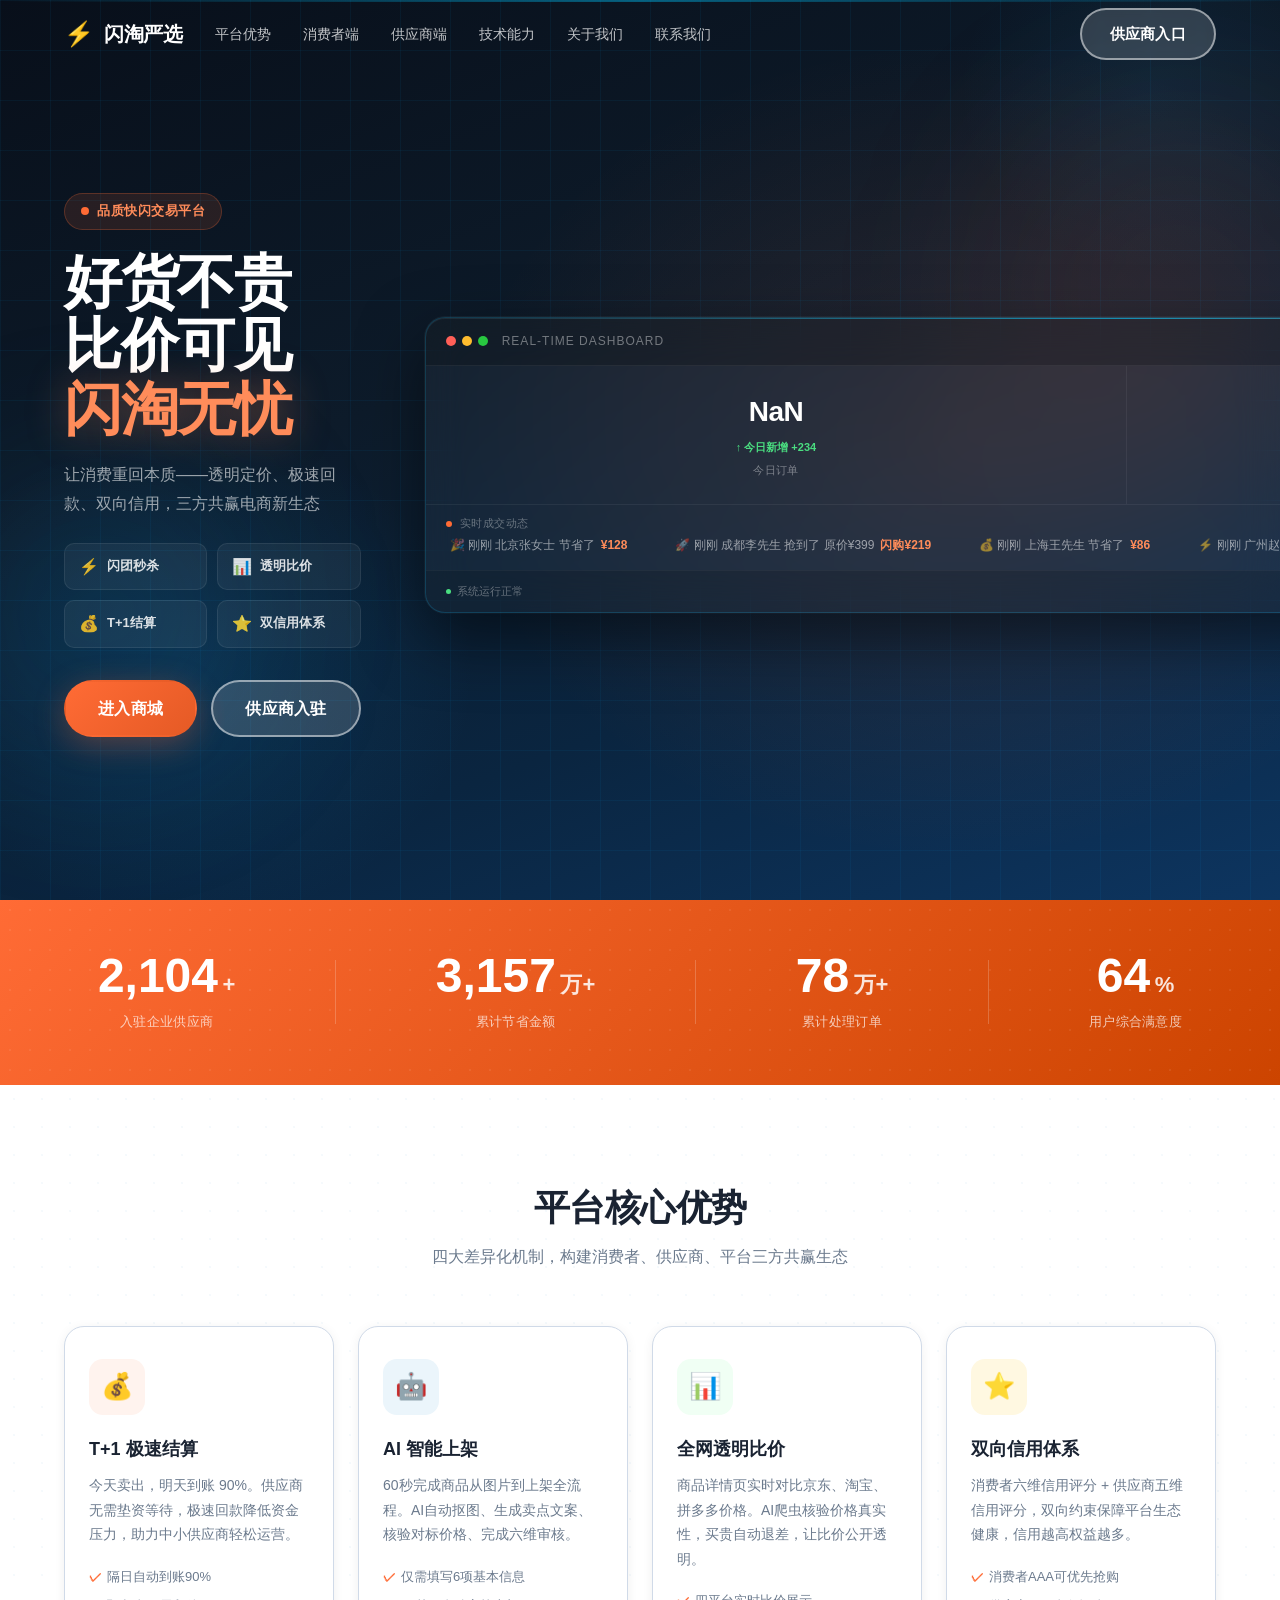
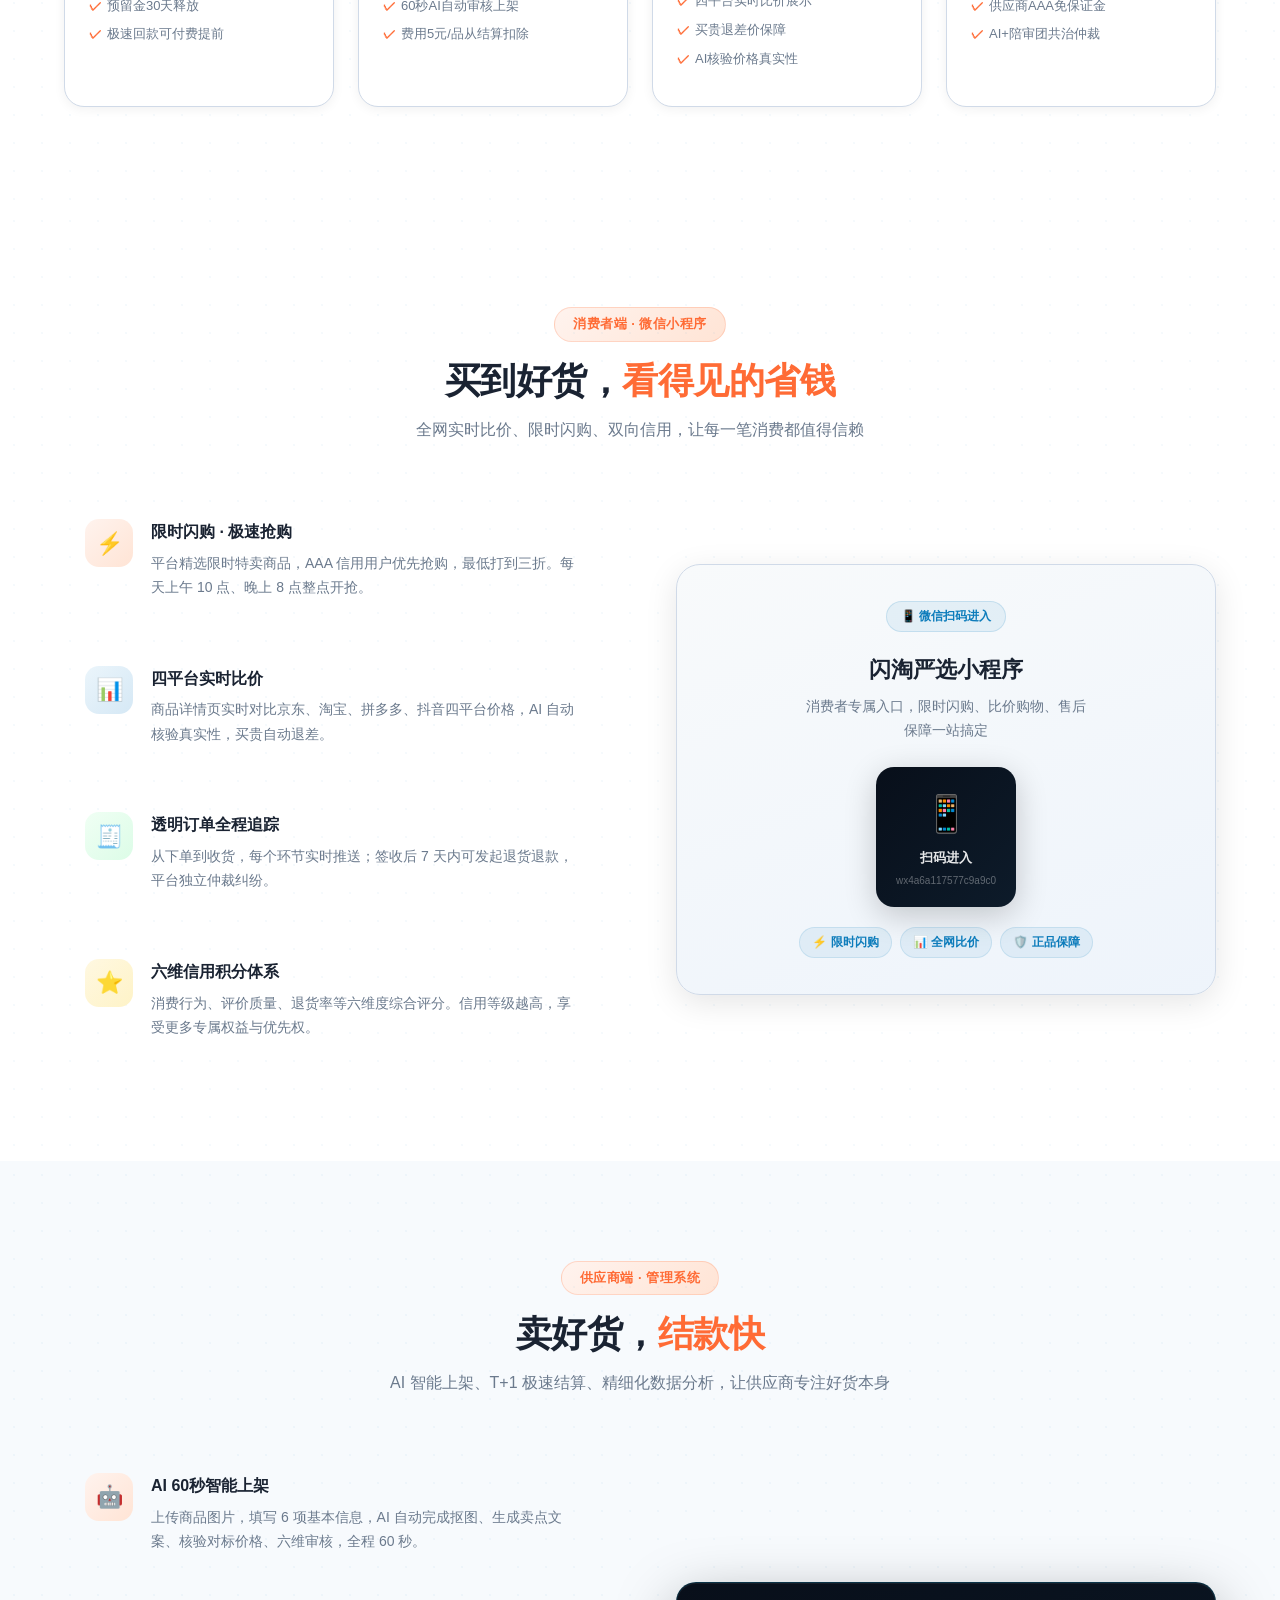
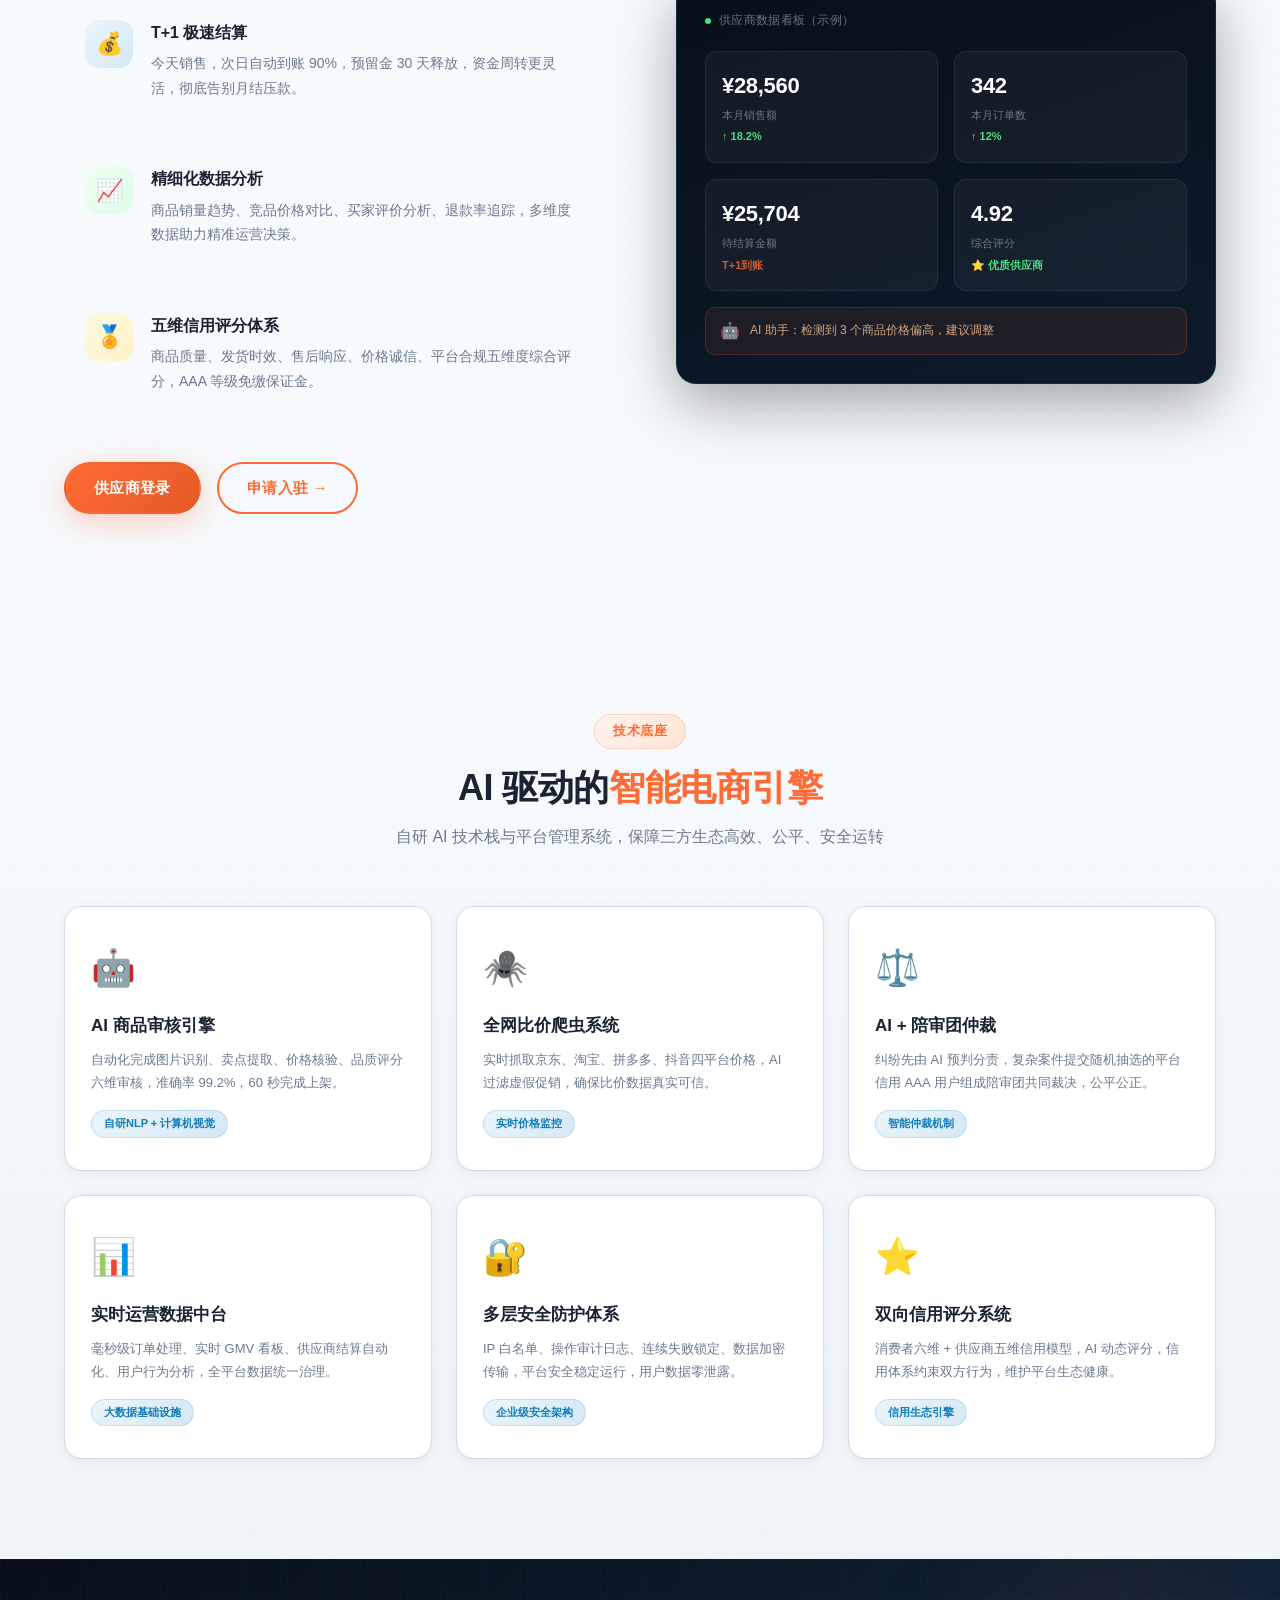
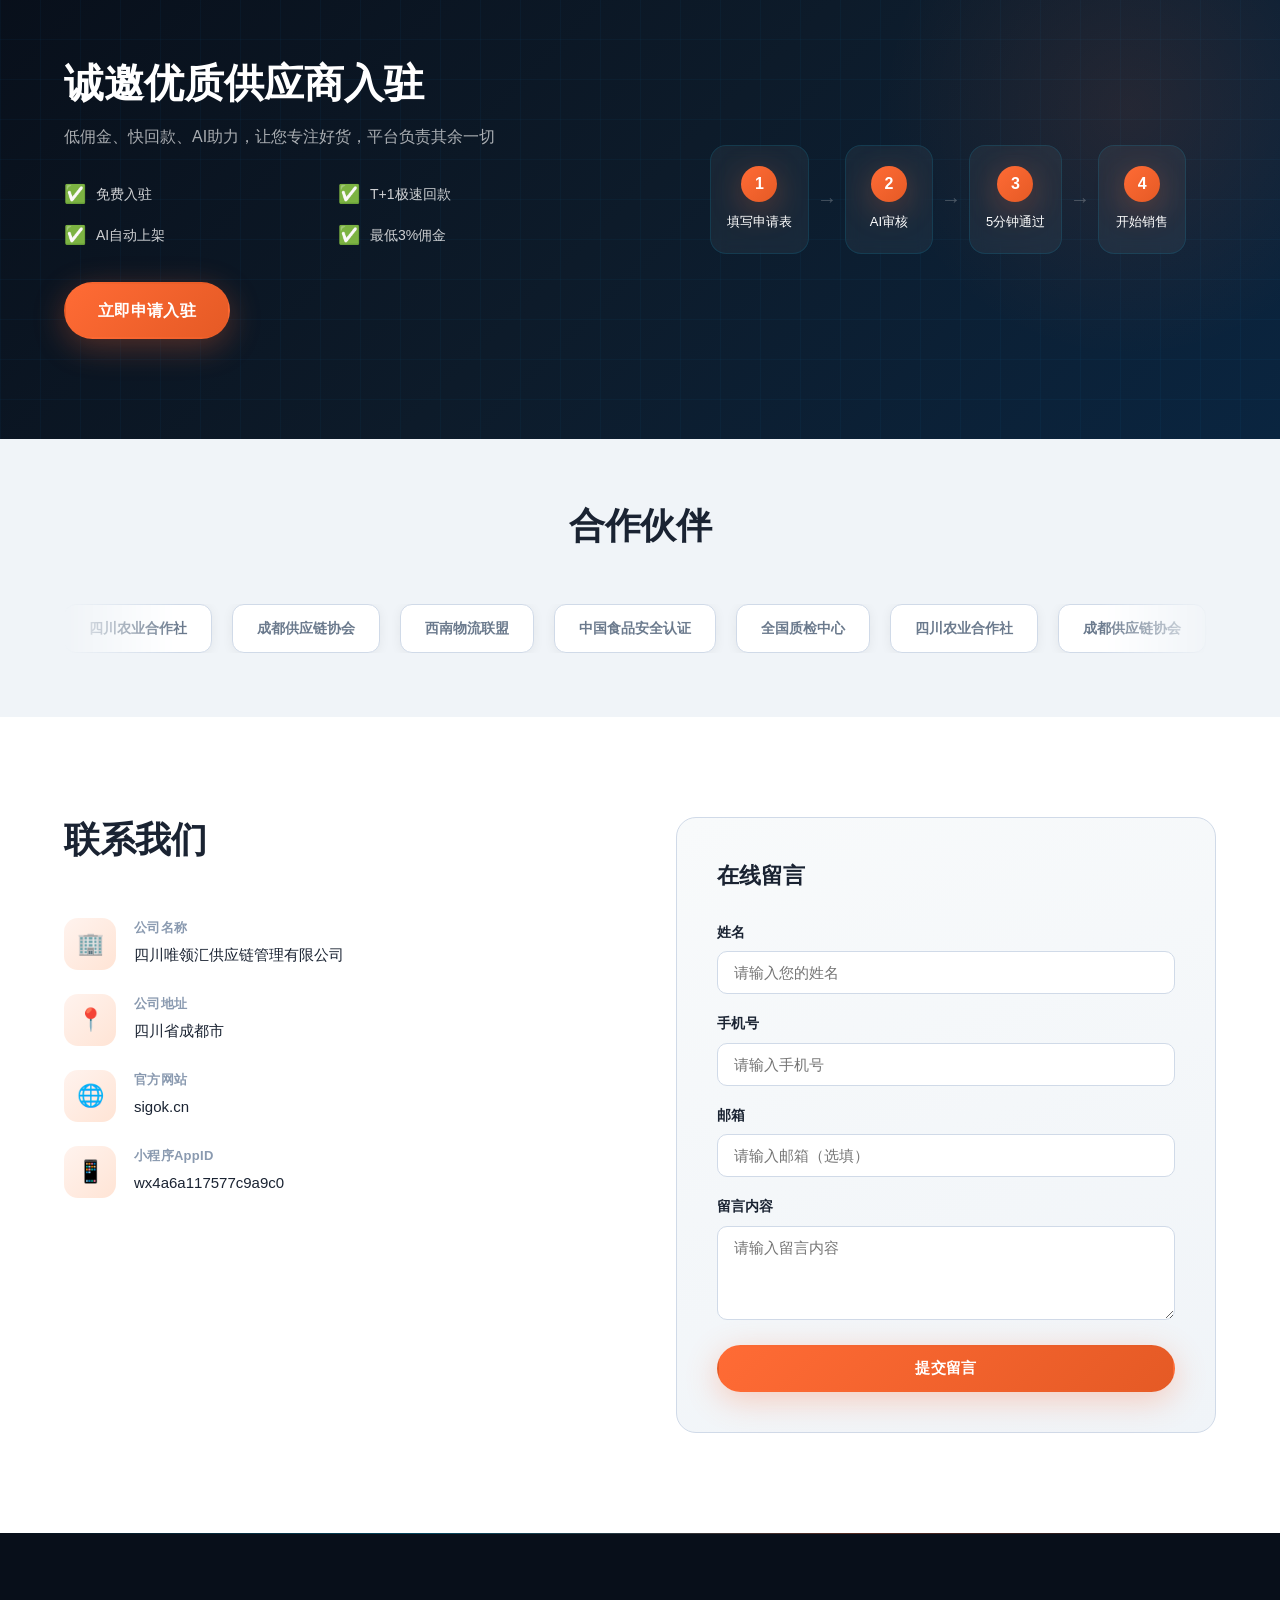
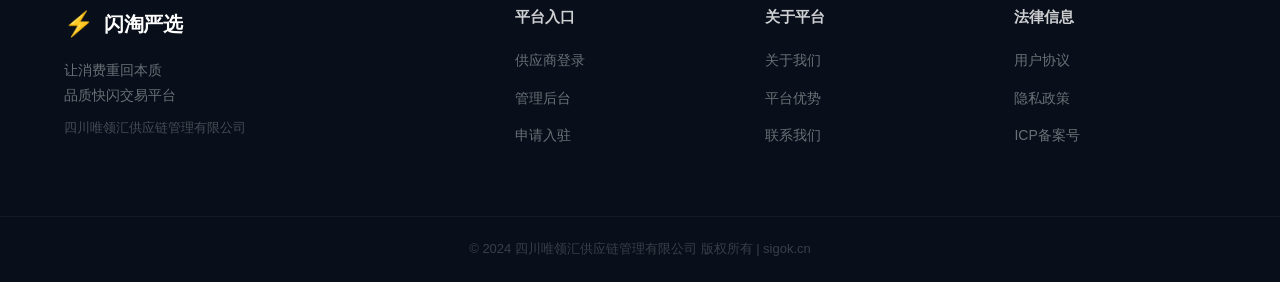
==== commit 28dc36a1: "首页大改版：删除精选商品/功能入口，新增消费者端/供应商端/技术能力详解" ====
--- a/index.html
+++ b/index.html
@@ -229,13 +229,94 @@
 .footer-links ul li a:hover{color:var(--primary)}
 .footer-bottom{border-top:1px solid rgba(255,255,255,0.05);padding:22px 24px;text-align:center}
 .footer-bottom p{font-size:13px;color:rgba(255,255,255,0.2)}
+/* ===== 平台功能详解 sections ===== */
+.platform-detail{padding:100px 0;background:var(--white);position:relative}
+.platform-detail::before{content:'';position:absolute;inset:0;
+  background-image:radial-gradient(rgba(13,124,187,0.04) 1px,transparent 1px);
+  background-size:28px 28px;pointer-events:none}
+.platform-detail-alt{background:#F7FAFD}
+.pd-layout{display:grid;grid-template-columns:1fr 1fr;gap:72px;align-items:center;position:relative}
+.pd-layout-reverse{direction:rtl}
+.pd-layout-reverse>*{direction:ltr}
+.pd-features{display:flex;flex-direction:column;gap:24px}
+.pdf-item{display:flex;align-items:flex-start;gap:18px;padding:20px;border-radius:16px;
+  border:1px solid transparent;transition:all 200ms}
+.pdf-item:hover{background:var(--white);border-color:var(--border);box-shadow:var(--shadow-sm)}
+.pdf-icon{width:48px;height:48px;border-radius:14px;display:flex;align-items:center;justify-content:center;
+  font-size:22px;flex-shrink:0}
+.pdf-body h4{font-size:16px;font-weight:700;color:var(--fg);margin-bottom:6px;font-family:var(--font-heading)}
+.pdf-body p{font-size:14px;color:#6B7A8D;line-height:1.75}
+/* 消费者端 可视卡片 */
+.pd-card{background:linear-gradient(160deg,#F8FAFB,#EEF4FB);border-radius:24px;
+  padding:36px 32px;border:1px solid var(--border);box-shadow:var(--shadow-md);text-align:center}
+.pdc-header h3{font-family:var(--font-heading);font-size:22px;font-weight:800;margin:10px 0 8px;color:var(--fg)}
+.pdc-eyebrow{display:inline-block;background:rgba(13,124,187,0.08);color:var(--accent);
+  padding:5px 14px;border-radius:50px;font-size:12px;font-weight:700;margin-bottom:10px;
+  border:1px solid rgba(13,124,187,0.15)}
+.pdc-header p{font-size:14px;color:#6B7A8D;line-height:1.7;max-width:280px;margin:0 auto 24px}
+.qr-frame{width:140px;height:140px;margin:0 auto;border-radius:18px;
+  background:linear-gradient(135deg,#080F1A,#0D1B2A);
+  display:flex;align-items:center;justify-content:center;
+  box-shadow:0 8px 32px rgba(0,0,0,0.2)}
+.qr-inner{text-align:center;color:#fff}
+.qr-icon{font-size:36px;margin-bottom:6px}
+.qr-text{display:block;font-size:13px;font-weight:700;color:rgba(255,255,255,0.9)}
+.qr-id{display:block;font-size:10px;color:rgba(255,255,255,0.35);margin-top:4px;word-break:break-all}
+.pdc-badges{display:flex;gap:8px;justify-content:center;margin-top:20px;flex-wrap:wrap}
+.pdc-badge{background:rgba(13,124,187,0.08);color:var(--accent);padding:5px 12px;
+  border-radius:50px;font-size:12px;font-weight:700;border:1px solid rgba(13,124,187,0.12)}
+/* 供应商数据看板 */
+.supplier-metrics{background:linear-gradient(160deg,#080F1A,#0D1B2A);border-radius:20px;
+  padding:28px;border:1px solid rgba(0,200,255,0.15);
+  box-shadow:0 20px 60px rgba(0,0,0,0.35),inset 0 1px 0 rgba(255,255,255,0.06)}
+.sm-header{display:flex;align-items:center;gap:8px;font-size:12px;color:rgba(255,255,255,0.4);
+  margin-bottom:20px;letter-spacing:0.3px}
+.sm-dot{width:6px;height:6px;background:#4ADE80;border-radius:50%;animation:glow 1.5s ease infinite}
+.sm-grid{display:grid;grid-template-columns:1fr 1fr;gap:16px;margin-bottom:16px}
+.sm-item{background:rgba(255,255,255,0.04);border:1px solid rgba(255,255,255,0.07);
+  border-radius:12px;padding:16px}
+.sm-num{display:block;font-size:22px;font-weight:900;color:#fff;font-family:var(--font-heading);letter-spacing:-0.3px}
+.sm-label{display:block;font-size:11px;color:rgba(255,255,255,0.4);margin-top:4px}
+.sm-trend{display:block;font-size:11px;margin-top:4px;font-weight:600}
+.sm-trend.up{color:#4ADE80}
+.sm-trend:not(.up){color:rgba(255,107,53,0.8)}
+.sm-ai-bar{display:flex;align-items:center;gap:10px;background:rgba(255,107,53,0.08);
+  border:1px solid rgba(255,107,53,0.2);border-radius:10px;padding:10px 14px;
+  font-size:12px;color:rgba(255,200,150,0.8)}
+.sm-ai-icon{font-size:16px}
+/* 技术能力 section */
+.tech-section{padding:100px 0;background:linear-gradient(180deg,#F7FAFD,#EFF4F9);position:relative}
+.tech-section::before{content:'';position:absolute;inset:0;
+  background-image:radial-gradient(rgba(255,107,53,0.03) 1.5px,transparent 1.5px);
+  background-size:30px 30px;pointer-events:none}
+.tech-grid{display:grid;grid-template-columns:repeat(3,1fr);gap:24px;position:relative}
+.tech-card{background:var(--white);border-radius:18px;padding:32px 26px;
+  border:1px solid var(--border);box-shadow:var(--shadow-sm);transition:all 250ms;position:relative;overflow:hidden}
+.tech-card::after{content:'';position:absolute;bottom:0;left:0;right:0;height:3px;
+  background:linear-gradient(90deg,var(--accent),var(--primary));opacity:0;transition:opacity 250ms}
+.tech-card:hover{transform:translateY(-5px);box-shadow:var(--shadow-lg)}
+.tech-card:hover::after{opacity:1}
+.tc-icon{font-size:36px;margin-bottom:16px}
+.tech-card h4{font-family:var(--font-heading);font-size:17px;font-weight:700;margin-bottom:10px;color:var(--fg)}
+.tech-card p{font-size:13px;color:#6B7A8D;line-height:1.75;margin-bottom:14px}
+.tc-tag{display:inline-block;background:linear-gradient(135deg,#EBF5FB,#D5E8F5);
+  color:var(--accent);padding:4px 12px;border-radius:50px;font-size:11px;font-weight:700;
+  border:1px solid rgba(13,124,187,0.15)}
+/* btn-outline 修复 */
+.btn-outline{background:transparent;border-width:2px;border-style:solid;cursor:pointer;
+  display:inline-flex;align-items:center;justify-content:center;
+  padding:12px 28px;border-radius:50px;font-size:15px;font-weight:600;
+  transition:all 200ms;white-space:nowrap;text-decoration:none}
+
 /* Responsive */
-@media(max-width:1024px){.features-grid{grid-template-columns:repeat(2,1fr)}.hero-title{font-size:46px}.hero-inner{gap:40px}}
+@media(max-width:1024px){.features-grid{grid-template-columns:repeat(2,1fr)}.hero-title{font-size:46px}.hero-inner{gap:40px}.tech-grid{grid-template-columns:repeat(2,1fr)}}
 @media(max-width:768px){
   .hero-inner{grid-template-columns:1fr;gap:40px}.hero-visual{display:none}.hero-title{font-size:38px}
   .hero-features{grid-template-columns:1fr 1fr}
   .stats-inner{flex-direction:column}.stat-divider{display:none}
-  .features-grid,.entries-grid,.products-grid{grid-template-columns:1fr}
+  .features-grid,.products-grid,.tech-grid{grid-template-columns:1fr}
+  .pd-layout,.pd-layout-reverse{grid-template-columns:1fr;gap:40px}
+  .pd-layout-reverse{direction:ltr}
   .join-inner{grid-template-columns:1fr;gap:48px}.contact-inner{grid-template-columns:1fr}
   .footer-inner{grid-template-columns:1fr 1fr}.section-title{font-size:28px}
   .nav-links{display:none;flex-direction:column;position:absolute;top:68px;left:0;right:0;background:rgba(8,15,26,0.98);padding:16px 24px;box-shadow:var(--shadow-md);gap:12px;border-top:1px solid rgba(255,255,255,0.06)}
@@ -254,14 +335,14 @@
     </a>
     <ul class="nav-links" id="navLinks">
       <li><a href="#features">平台优势</a></li>
-      <li><a href="#entries">功能入口</a></li>
-      <li><a href="#products">精选商品</a></li>
+      <li><a href="#consumer">消费者端</a></li>
+      <li><a href="#supplier-detail">供应商端</a></li>
+      <li><a href="#tech">技术能力</a></li>
       <li><a href="about.html">关于我们</a></li>
       <li><a href="#contact">联系我们</a></li>
     </ul>
     <div class="nav-actions">
       <a href="supplier-login.html" class="btn btn-outline-white">供应商入口</a>
-      <a href="admin-login.html" class="btn btn-primary">管理入口</a>
     </div>
     <button class="hamburger" id="hamburger" aria-label="菜单">
       <span></span><span></span><span></span>
@@ -424,111 +505,201 @@
   </div>
 </section>
 
-<!-- ========== 功能入口 ========== -->
-<section class="entries" id="entries">
+<!-- ========== 消费者端功能详解 ========== -->
+<section class="platform-detail" id="consumer">
   <div class="container">
     <div class="section-header fade-in">
-      <h2 class="section-title">立即开始使用</h2>
-      <p class="section-sub">消费者、供应商、管理方三端入口一目了然</p>
-    </div>
-    <div class="entries-grid">
-      <div class="entry-card consumer fade-in">
-        <div class="ec-badge">消费者端</div>
-        <div class="ec-icon">📱</div>
-        <h3>微信小程序</h3>
-        <p>扫码进入消费者端，浏览限时闪购商品，全网比价后放心下单</p>
-        <div class="qr-placeholder">
-          <div class="qr-box">
-            <span>扫码进入</span>
-            <small>wx4a6a117577c9a9c0</small>
-          </div>
-        </div>
-      </div>
-      <div class="entry-card supplier fade-in delay-1">
-        <div class="ec-badge supplier-badge">供应商端</div>
-        <div class="ec-icon">🏪</div>
-        <h3>供应商管理后台</h3>
-        <p>登录供应商账户，管理商品、订单、结算，查看数据分析</p>
-        <a href="supplier-login.html" class="btn btn-primary entry-btn">立即登录</a>
-        <a href="join.html" class="btn btn-outline entry-btn-sm">新供应商入驻 →</a>
-      </div>
-      <div class="entry-card admin fade-in delay-2">
-        <div class="ec-badge admin-badge">管理方</div>
-        <div class="ec-icon">🛡️</div>
-        <h3>平台管理后台</h3>
-        <p>平台运营人员专属入口，管理供应商、商品审核、纠纷仲裁</p>
-        <a href="admin-login.html" class="btn btn-accent entry-btn">管理员登录</a>
-        <small class="entry-tip">仅限授权管理人员访问</small>
+      <div class="section-eyebrow">消费者端 · 微信小程序</div>
+      <h2 class="section-title">买到好货，<span>看得见的省钱</span></h2>
+      <p class="section-sub">全网实时比价、限时闪购、双向信用，让每一笔消费都值得信赖</p>
+    </div>
+    <div class="pd-layout fade-in">
+      <!-- 左侧：手机端特性列表 -->
+      <div class="pd-features">
+        <div class="pdf-item">
+          <div class="pdf-icon" style="background:linear-gradient(135deg,#FFF3EE,#FFE4D5);color:#FF6B35">⚡</div>
+          <div class="pdf-body">
+            <h4>限时闪购 · 极速抢购</h4>
+            <p>平台精选限时特卖商品，AAA 信用用户优先抢购，最低打到三折。每天上午 10 点、晚上 8 点整点开抢。</p>
+          </div>
+        </div>
+        <div class="pdf-item">
+          <div class="pdf-icon" style="background:linear-gradient(135deg,#EBF5FB,#D5E8F5);color:#0D7CBB">📊</div>
+          <div class="pdf-body">
+            <h4>四平台实时比价</h4>
+            <p>商品详情页实时对比京东、淘宝、拼多多、抖音四平台价格，AI 自动核验真实性，买贵自动退差。</p>
+          </div>
+        </div>
+        <div class="pdf-item">
+          <div class="pdf-icon" style="background:linear-gradient(135deg,#F0FFF4,#DCFCE7);color:#16A34A">🧾</div>
+          <div class="pdf-body">
+            <h4>透明订单全程追踪</h4>
+            <p>从下单到收货，每个环节实时推送；签收后 7 天内可发起退货退款，平台独立仲裁纠纷。</p>
+          </div>
+        </div>
+        <div class="pdf-item">
+          <div class="pdf-icon" style="background:linear-gradient(135deg,#FFF8E1,#FEF3C7);color:#D97706">⭐</div>
+          <div class="pdf-body">
+            <h4>六维信用积分体系</h4>
+            <p>消费行为、评价质量、退货率等六维度综合评分。信用等级越高，享受更多专属权益与优先权。</p>
+          </div>
+        </div>
+      </div>
+      <!-- 右侧：小程序入口卡片 -->
+      <div class="pd-visual fade-in delay-1">
+        <div class="pd-card">
+          <div class="pdc-header">
+            <span class="pdc-eyebrow">📱 微信扫码进入</span>
+            <h3>闪淘严选小程序</h3>
+            <p>消费者专属入口，限时闪购、比价购物、售后保障一站搞定</p>
+          </div>
+          <div class="pdc-qr">
+            <div class="qr-frame">
+              <div class="qr-inner">
+                <div class="qr-icon">📱</div>
+                <span class="qr-text">扫码进入</span>
+                <small class="qr-id">wx4a6a117577c9a9c0</small>
+              </div>
+            </div>
+          </div>
+          <div class="pdc-badges">
+            <span class="pdc-badge">⚡ 限时闪购</span>
+            <span class="pdc-badge">📊 全网比价</span>
+            <span class="pdc-badge">🛡️ 正品保障</span>
+          </div>
+        </div>
       </div>
     </div>
   </div>
 </section>
 
-<!-- ========== 精选商品展示 ========== -->
-<section class="products" id="products">
+<!-- ========== 供应商端功能详解 ========== -->
+<section class="platform-detail platform-detail-alt" id="supplier-detail">
   <div class="container">
     <div class="section-header fade-in">
-      <h2 class="section-title">精选闪购商品</h2>
-      <p class="section-sub">严选品质，全网最低，买贵退差</p>
-    </div>
-    <div class="products-grid">
-      <div class="product-card fade-in">
-        <div class="pc-img" style="background:linear-gradient(135deg,#f5f7fa,#c3cfe2)">
-          <div class="pc-badge-flash">闪购</div>
-          <div class="pc-stars">⭐⭐⭐⭐⭐</div>
-        </div>
-        <div class="pc-body">
-          <h4>品质护肤精华液</h4>
-          <div class="pc-compare">
-            <span class="compare-label">京东</span><span class="compare-price">¥399</span>
-            <span class="compare-label">拼多多</span><span class="compare-price">¥359</span>
-          </div>
-          <div class="pc-price-row">
-            <span class="flash-price">¥219</span>
-            <span class="origin-price">¥399</span>
-            <span class="save-tag">省¥180</span>
-          </div>
-        </div>
-      </div>
-      <div class="product-card fade-in delay-1">
-        <div class="pc-img" style="background:linear-gradient(135deg,#ffecd2,#fcb69f)">
-          <div class="pc-badge-flash">闪购</div>
-          <div class="pc-stars">⭐⭐⭐⭐⭐</div>
-        </div>
-        <div class="pc-body">
-          <h4>有机大米 5kg</h4>
-          <div class="pc-compare">
-            <span class="compare-label">淘宝</span><span class="compare-price">¥89</span>
-            <span class="compare-label">京东</span><span class="compare-price">¥98</span>
-          </div>
-          <div class="pc-price-row">
-            <span class="flash-price">¥59</span>
-            <span class="origin-price">¥89</span>
-            <span class="save-tag">省¥30</span>
-          </div>
-        </div>
-      </div>
-      <div class="product-card fade-in delay-2">
-        <div class="pc-img" style="background:linear-gradient(135deg,#a8edea,#fed6e3)">
-          <div class="pc-badge-flash">闪购</div>
-          <div class="pc-stars">⭐⭐⭐⭐</div>
-        </div>
-        <div class="pc-body">
-          <h4>无线蓝牙耳机</h4>
-          <div class="pc-compare">
-            <span class="compare-label">京东</span><span class="compare-price">¥299</span>
-            <span class="compare-label">淘宝</span><span class="compare-price">¥279</span>
-          </div>
-          <div class="pc-price-row">
-            <span class="flash-price">¥169</span>
-            <span class="origin-price">¥299</span>
-            <span class="save-tag">省¥130</span>
-          </div>
-        </div>
-      </div>
-    </div>
-    <div class="products-cta fade-in">
-      <p>更多商品请扫码进入微信小程序查看</p>
+      <div class="section-eyebrow">供应商端 · 管理系统</div>
+      <h2 class="section-title">卖好货，<span>结款快</span></h2>
+      <p class="section-sub">AI 智能上架、T+1 极速结算、精细化数据分析，让供应商专注好货本身</p>
+    </div>
+    <div class="pd-layout pd-layout-reverse fade-in">
+      <!-- 左侧：供应商功能卡片 -->
+      <div class="pd-visual fade-in delay-1">
+        <div class="supplier-metrics">
+          <div class="sm-header">
+            <span class="sm-dot"></span>供应商数据看板（示例）
+          </div>
+          <div class="sm-grid">
+            <div class="sm-item">
+              <span class="sm-num">¥28,560</span>
+              <span class="sm-label">本月销售额</span>
+              <span class="sm-trend up">↑ 18.2%</span>
+            </div>
+            <div class="sm-item">
+              <span class="sm-num">342</span>
+              <span class="sm-label">本月订单数</span>
+              <span class="sm-trend up">↑ 12%</span>
+            </div>
+            <div class="sm-item">
+              <span class="sm-num">¥25,704</span>
+              <span class="sm-label">待结算金额</span>
+              <span class="sm-trend">T+1到账</span>
+            </div>
+            <div class="sm-item">
+              <span class="sm-num">4.92</span>
+              <span class="sm-label">综合评分</span>
+              <span class="sm-trend up">⭐ 优质供应商</span>
+            </div>
+          </div>
+          <div class="sm-ai-bar">
+            <span class="sm-ai-icon">🤖</span>
+            <span>AI 助手：检测到 3 个商品价格偏高，建议调整</span>
+          </div>
+        </div>
+      </div>
+      <!-- 右侧：供应商特性 -->
+      <div class="pd-features">
+        <div class="pdf-item">
+          <div class="pdf-icon" style="background:linear-gradient(135deg,#FFF3EE,#FFE4D5);color:#FF6B35">🤖</div>
+          <div class="pdf-body">
+            <h4>AI 60秒智能上架</h4>
+            <p>上传商品图片，填写 6 项基本信息，AI 自动完成抠图、生成卖点文案、核验对标价格、六维审核，全程 60 秒。</p>
+          </div>
+        </div>
+        <div class="pdf-item">
+          <div class="pdf-icon" style="background:linear-gradient(135deg,#EBF5FB,#D5E8F5);color:#0D7CBB">💰</div>
+          <div class="pdf-body">
+            <h4>T+1 极速结算</h4>
+            <p>今天销售，次日自动到账 90%，预留金 30 天释放，资金周转更灵活，彻底告别月结压款。</p>
+          </div>
+        </div>
+        <div class="pdf-item">
+          <div class="pdf-icon" style="background:linear-gradient(135deg,#F0FFF4,#DCFCE7);color:#16A34A">📈</div>
+          <div class="pdf-body">
+            <h4>精细化数据分析</h4>
+            <p>商品销量趋势、竞品价格对比、买家评价分析、退款率追踪，多维度数据助力精准运营决策。</p>
+          </div>
+        </div>
+        <div class="pdf-item">
+          <div class="pdf-icon" style="background:linear-gradient(135deg,#FFF8E1,#FEF3C7);color:#D97706">🏅</div>
+          <div class="pdf-body">
+            <h4>五维信用评分体系</h4>
+            <p>商品质量、发货时效、售后响应、价格诚信、平台合规五维度综合评分，AAA 等级免缴保证金。</p>
+          </div>
+        </div>
+        <div style="margin-top:24px">
+          <a href="supplier-login.html" class="btn btn-primary" style="margin-right:12px">供应商登录</a>
+          <a href="join.html" class="btn btn-outline" style="color:#FF6B35;border-color:#FF6B35">申请入驻 →</a>
+        </div>
+      </div>
+    </div>
+  </div>
+</section>
+
+<!-- ========== 平台技术能力 ========== -->
+<section class="tech-section" id="tech">
+  <div class="container">
+    <div class="section-header fade-in">
+      <div class="section-eyebrow">技术底座</div>
+      <h2 class="section-title">AI 驱动的<span>智能电商引擎</span></h2>
+      <p class="section-sub">自研 AI 技术栈与平台管理系统，保障三方生态高效、公平、安全运转</p>
+    </div>
+    <div class="tech-grid fade-in">
+      <div class="tech-card">
+        <div class="tc-icon">🤖</div>
+        <h4>AI 商品审核引擎</h4>
+        <p>自动化完成图片识别、卖点提取、价格核验、品质评分六维审核，准确率 99.2%，60 秒完成上架。</p>
+        <div class="tc-tag">自研NLP + 计算机视觉</div>
+      </div>
+      <div class="tech-card">
+        <div class="tc-icon">🕷️</div>
+        <h4>全网比价爬虫系统</h4>
+        <p>实时抓取京东、淘宝、拼多多、抖音四平台价格，AI 过滤虚假促销，确保比价数据真实可信。</p>
+        <div class="tc-tag">实时价格监控</div>
+      </div>
+      <div class="tech-card">
+        <div class="tc-icon">⚖️</div>
+        <h4>AI + 陪审团仲裁</h4>
+        <p>纠纷先由 AI 预判分责，复杂案件提交随机抽选的平台信用 AAA 用户组成陪审团共同裁决，公平公正。</p>
+        <div class="tc-tag">智能仲裁机制</div>
+      </div>
+      <div class="tech-card">
+        <div class="tc-icon">📊</div>
+        <h4>实时运营数据中台</h4>
+        <p>毫秒级订单处理、实时 GMV 看板、供应商结算自动化、用户行为分析，全平台数据统一治理。</p>
+        <div class="tc-tag">大数据基础设施</div>
+      </div>
+      <div class="tech-card">
+        <div class="tc-icon">🔐</div>
+        <h4>多层安全防护体系</h4>
+        <p>IP 白名单、操作审计日志、连续失败锁定、数据加密传输，平台安全稳定运行，用户数据零泄露。</p>
+        <div class="tc-tag">企业级安全架构</div>
+      </div>
+      <div class="tech-card">
+        <div class="tc-icon">⭐</div>
+        <h4>双向信用评分系统</h4>
+        <p>消费者六维 + 供应商五维信用模型，AI 动态评分，信用体系约束双方行为，维护平台生态健康。</p>
+        <div class="tc-tag">信用生态引擎</div>
+      </div>
     </div>
   </div>
 </section>
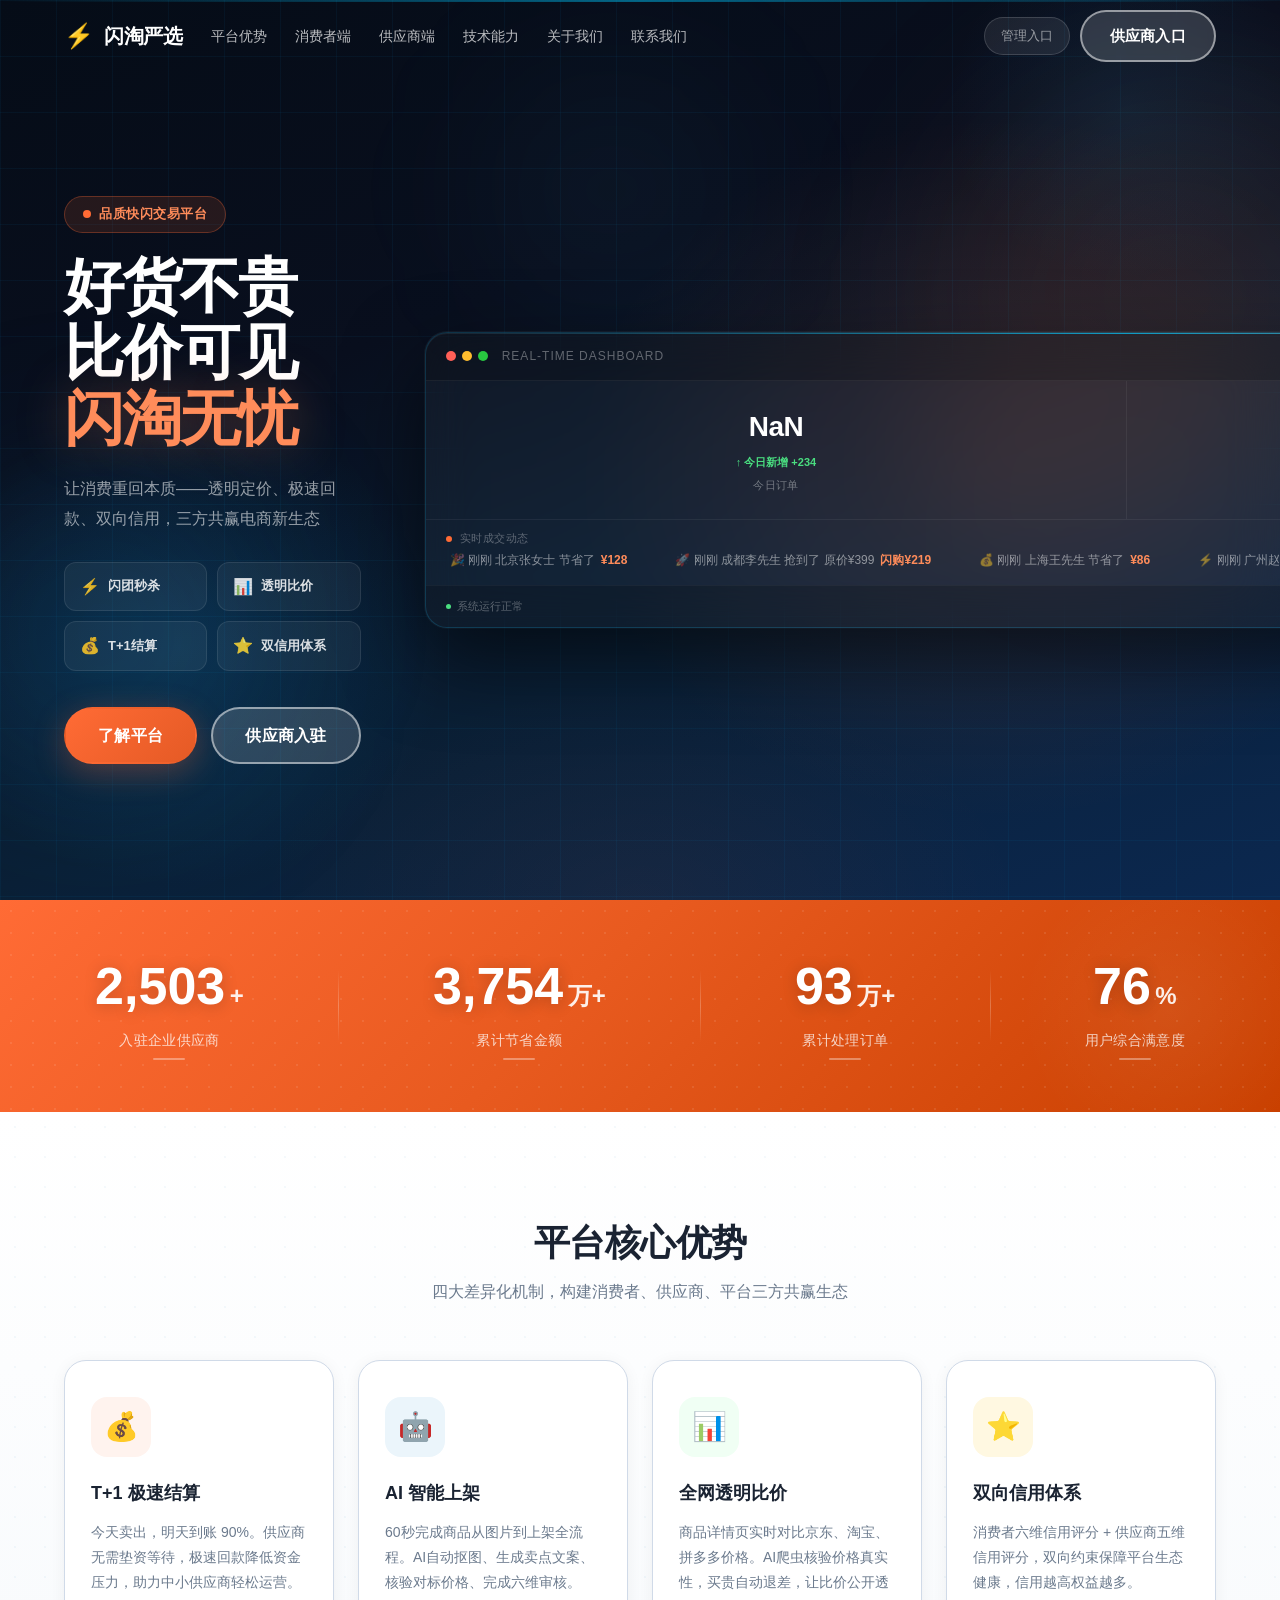
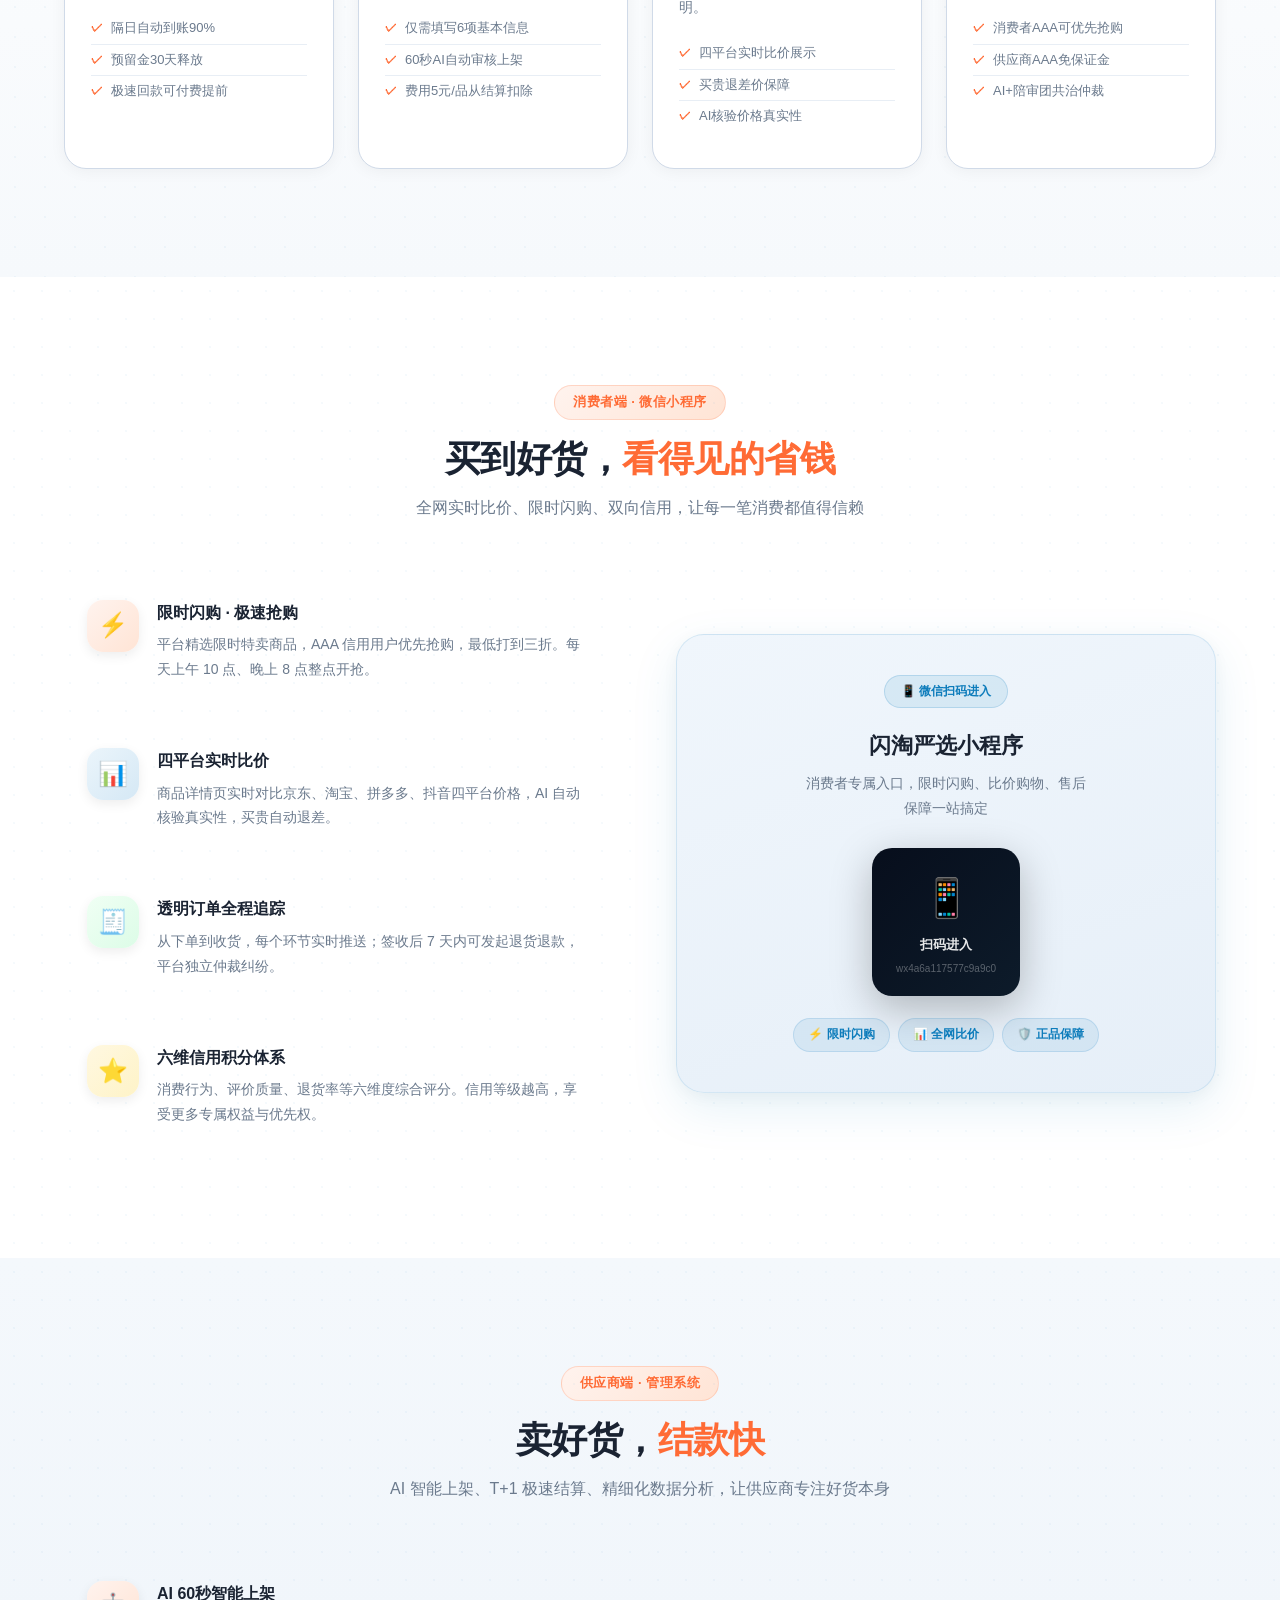
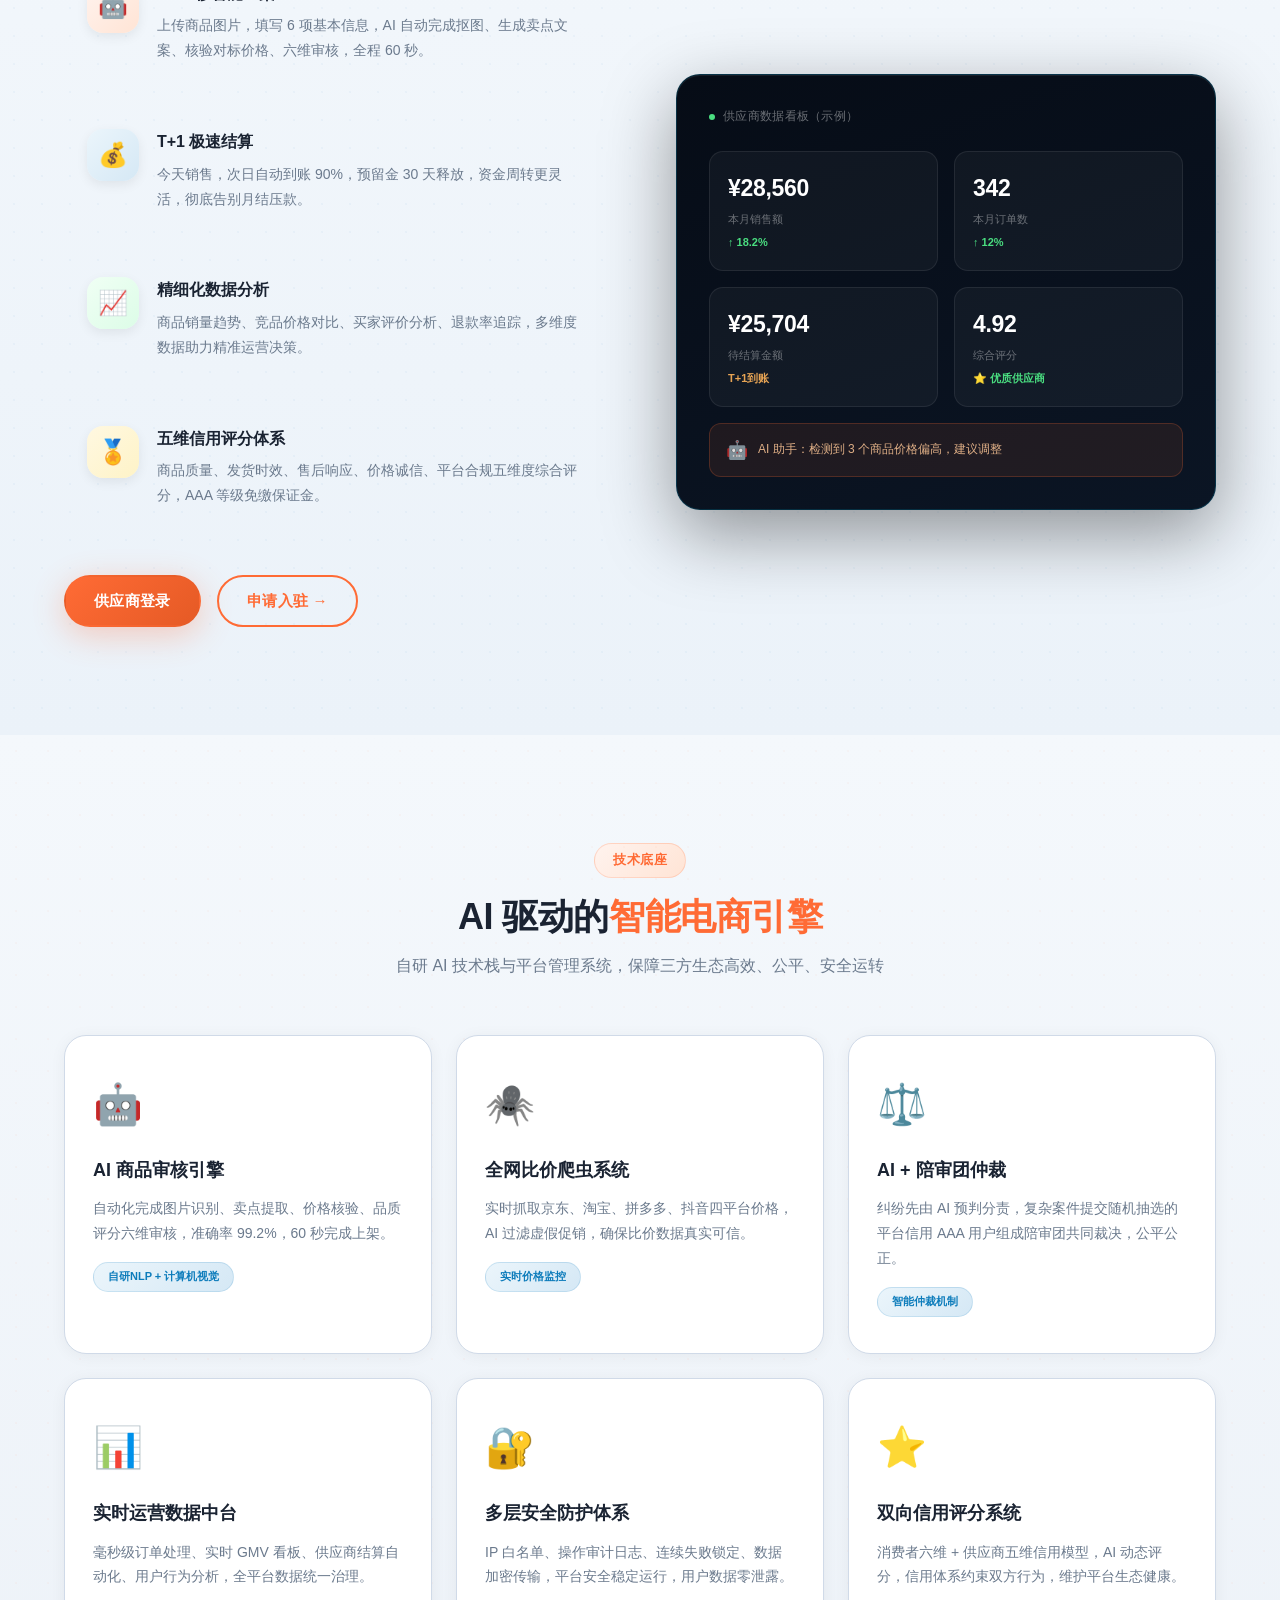
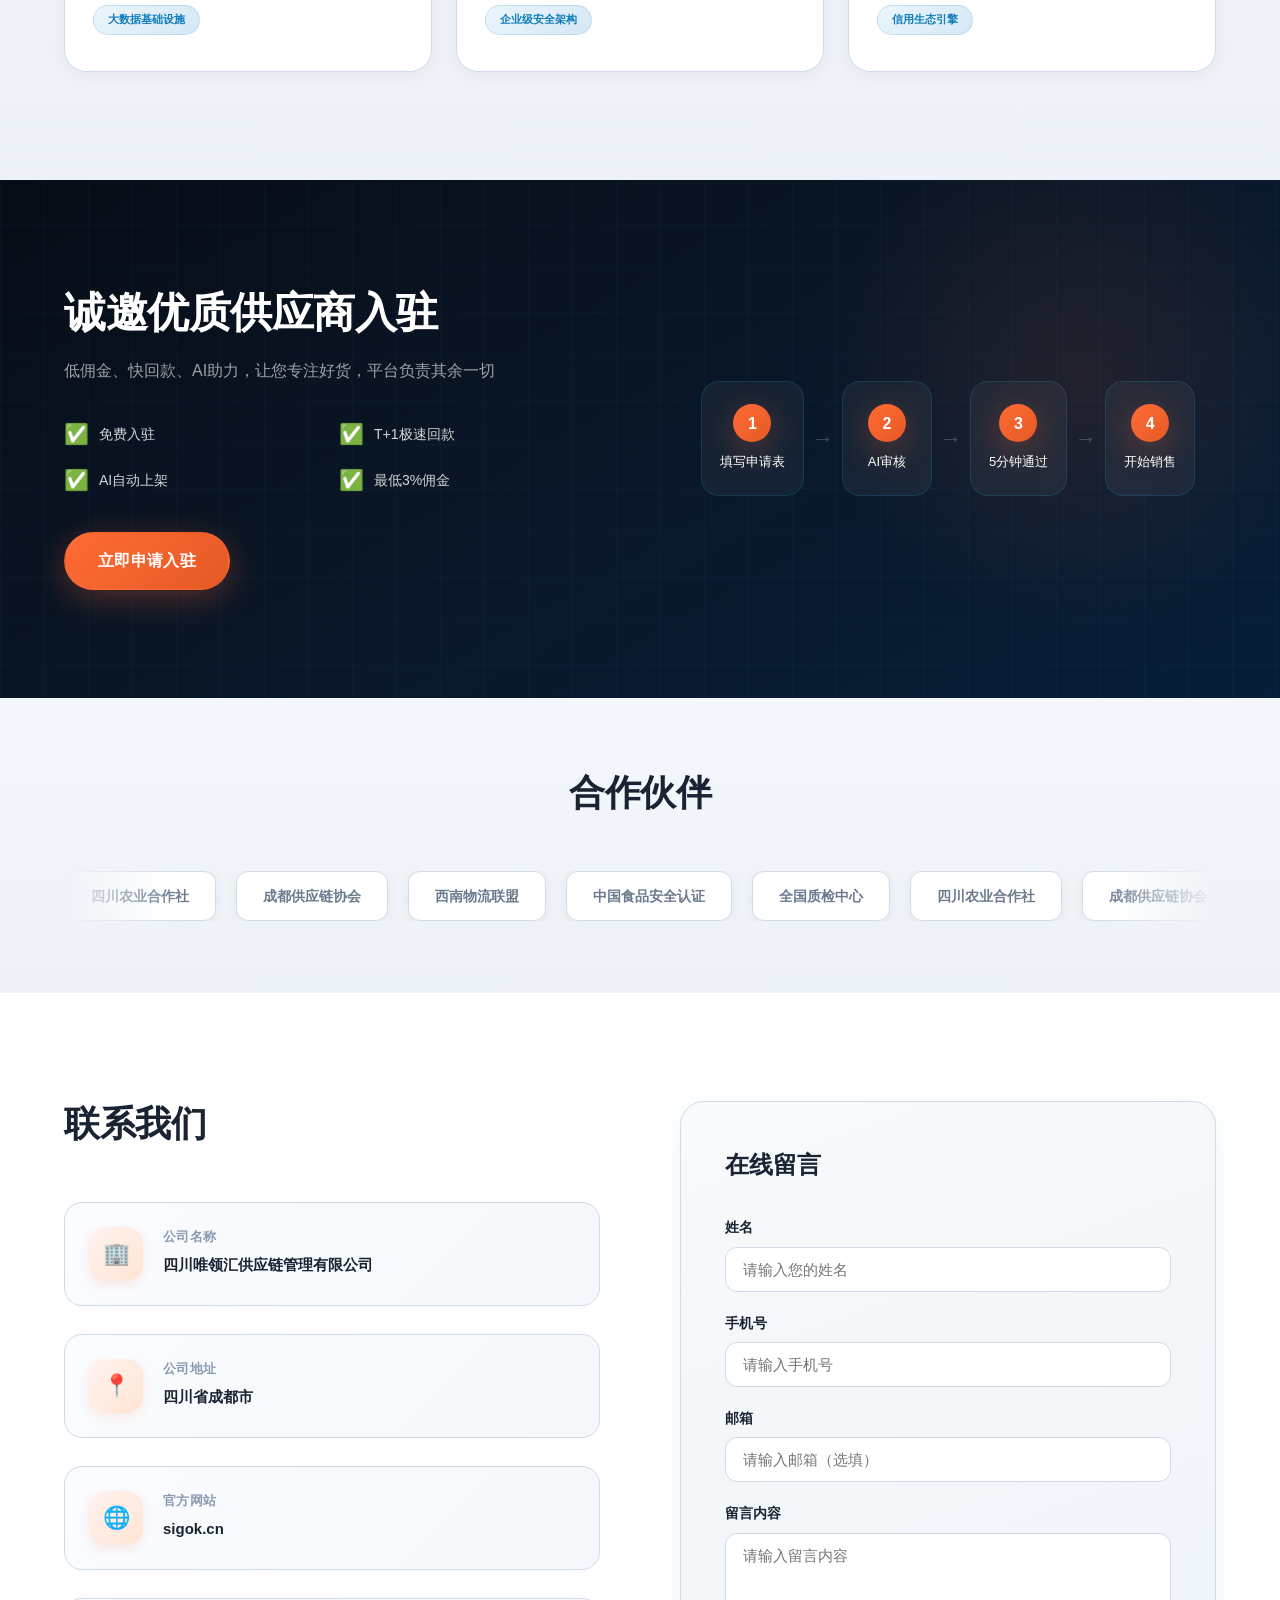
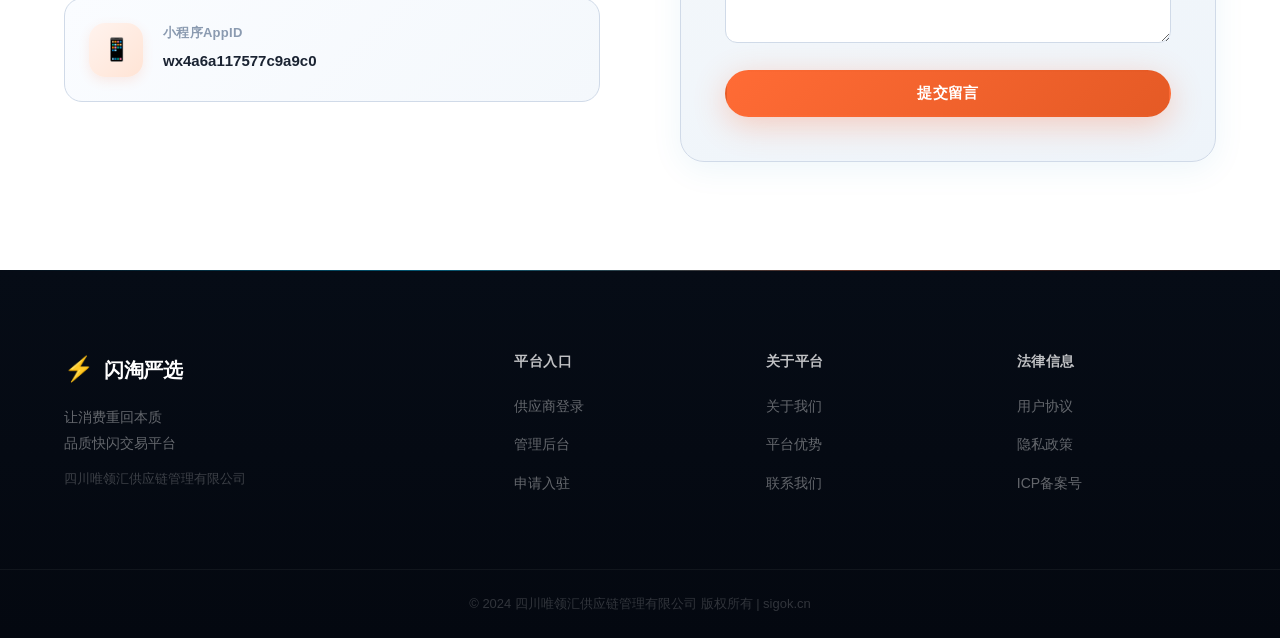
==== commit f464ecf9: "v26: navbar随页面滚动+管理入口+全面美化CSS" ====
--- a/index.html
+++ b/index.html
@@ -45,262 +45,193 @@
 .section-title{font-family:var(--font-heading);font-size:36px;color:var(--fg);font-weight:800;line-height:1.25;letter-spacing:-0.5px}
 .section-title span{color:var(--primary)}
 .section-sub{margin-top:14px;color:#6B7A8D;font-size:16px;max-width:560px;margin-left:auto;margin-right:auto}
-/* Navbar */
-#navbar{position:fixed;top:0;left:0;right:0;z-index:1000;background:transparent;transition:all 250ms ease}
-#navbar.scrolled{background:rgba(13,27,42,0.96);box-shadow:0 1px 24px rgba(0,0,0,0.3);backdrop-filter:blur(16px)}
-.nav-inner{display:flex;align-items:center;height:68px;gap:32px}
+/* Navbar — 随页面滚动，嵌入 Hero 内部绝对定位 */
+#navbar{position:absolute;top:0;left:0;right:0;z-index:100;background:transparent}
+.nav-inner{display:flex;align-items:center;height:72px;gap:28px}
 .logo{display:flex;align-items:center;gap:10px;font-weight:800;font-size:20px}
 .logo-icon{font-size:24px}
 .logo-text{color:#fff;letter-spacing:-0.3px}
-.nav-links{display:flex;gap:32px;flex:1}
-.nav-links a{font-size:14px;color:rgba(255,255,255,0.75);font-weight:500;position:relative;padding-bottom:3px;transition:color 200ms;outline:none}
+.nav-links{display:flex;gap:28px;flex:1}
+.nav-links a{font-size:14px;color:rgba(255,255,255,0.72);font-weight:500;position:relative;padding-bottom:3px;transition:color 200ms;outline:none}
 .nav-links a:hover{color:#fff}
 .nav-links a::after{content:'';position:absolute;bottom:0;left:0;right:0;height:2px;background:linear-gradient(90deg,var(--primary),var(--primary-light));transform:scaleX(0);transition:transform 200ms ease;border-radius:2px}
 .nav-links a:hover::after{transform:scaleX(1)}
-.nav-actions{display:flex;gap:10px;margin-left:auto}
+.nav-actions{display:flex;align-items:center;gap:10px;margin-left:auto}
+/* 管理入口 — 低调文字按钮 */
+.btn-admin{background:rgba(255,255,255,0.08);color:rgba(255,255,255,0.55);border:1px solid rgba(255,255,255,0.15);padding:8px 16px;border-radius:50px;font-size:13px;font-weight:500;cursor:pointer;transition:all 200ms;text-decoration:none;white-space:nowrap}
+.btn-admin:hover{background:rgba(255,255,255,0.15);color:rgba(255,255,255,0.85);border-color:rgba(255,255,255,0.3)}
 .hamburger{display:none;flex-direction:column;gap:5px;background:none;border:none;cursor:pointer;padding:4px;outline:none}
 .hamburger span{display:block;width:22px;height:2px;background:#fff;border-radius:2px;transition:all 200ms}
 /* ===== HERO ===== */
-.hero{position:relative;min-height:100vh;display:flex;align-items:center;padding:90px 0 60px;overflow:hidden;background:linear-gradient(160deg,#080F1A 0%,#0D1B2A 40%,#0A2540 70%,#0D3560 100%)}
-.hero::before{content:'';position:absolute;inset:0;background:radial-gradient(ellipse 60% 70% at 75% 50%,rgba(255,107,53,0.12) 0%,transparent 65%),radial-gradient(ellipse 40% 50% at 15% 75%,rgba(13,124,187,0.18) 0%,transparent 55%),radial-gradient(ellipse 30% 40% at 90% 10%,rgba(13,124,187,0.1) 0%,transparent 50%)}
-/* 科技感网格背景 */
-.hero-grid{position:absolute;inset:0;background-image:linear-gradient(rgba(0,170,255,0.06) 1px,transparent 1px),linear-gradient(90deg,rgba(0,170,255,0.06) 1px,transparent 1px);background-size:50px 50px}
-/* 扫描线特效 */
-.hero-scanline{position:absolute;top:0;left:0;right:0;height:2px;background:linear-gradient(90deg,transparent,rgba(0,200,255,0.4),transparent);animation:scanline 6s linear infinite;pointer-events:none}
-/* 装饰圆圈 */
-.hero-orb{position:absolute;border-radius:50%;filter:blur(80px);pointer-events:none}
-.hero-orb-1{width:400px;height:400px;background:rgba(255,107,53,0.08);right:-100px;top:10%}
-.hero-orb-2{width:300px;height:300px;background:rgba(13,124,187,0.12);left:-50px;bottom:15%}
-.hero-inner{display:grid;grid-template-columns:1fr 1fr;gap:64px;align-items:center;position:relative;z-index:1}
-/* Hero左侧内容 */
-.hero-tag{display:inline-flex;align-items:center;gap:8px;background:rgba(255,107,53,0.12);color:#FF8C5A;padding:7px 16px;border-radius:50px;font-size:13px;font-weight:700;margin-bottom:20px;border:1px solid rgba(255,107,53,0.25);letter-spacing:0.5px}
+.hero{position:relative;min-height:100vh;display:flex;flex-direction:column;overflow:hidden;background:linear-gradient(160deg,#050C17 0%,#090F1E 35%,#0A1F35 65%,#0B2850 100%)}
+.hero::before{content:'';position:absolute;inset:0;background:radial-gradient(ellipse 55% 65% at 78% 52%,rgba(255,107,53,0.13) 0%,transparent 60%),radial-gradient(ellipse 38% 48% at 14% 72%,rgba(13,124,187,0.2) 0%,transparent 55%),radial-gradient(ellipse 28% 38% at 88% 12%,rgba(13,124,187,0.12) 0%,transparent 50%),radial-gradient(ellipse 50% 40% at 50% 100%,rgba(255,107,53,0.05) 0%,transparent 60%)}
+.hero-grid{position:absolute;inset:0;background-image:linear-gradient(rgba(0,180,255,0.05) 1px,transparent 1px),linear-gradient(90deg,rgba(0,180,255,0.05) 1px,transparent 1px);background-size:56px 56px}
+.hero-scanline{position:absolute;top:0;left:0;right:0;height:2px;background:linear-gradient(90deg,transparent,rgba(0,200,255,0.45),transparent);animation:scanline 6s linear infinite;pointer-events:none}
+.hero-orb{position:absolute;border-radius:50%;filter:blur(90px);pointer-events:none}
+.hero-orb-1{width:450px;height:450px;background:rgba(255,107,53,0.09);right:-120px;top:8%}
+.hero-orb-2{width:320px;height:320px;background:rgba(13,124,187,0.13);left:-60px;bottom:12%}
+.hero-orb-3{width:200px;height:200px;background:rgba(91,196,240,0.07);left:40%;top:10%}
+/* Hero内容区域：给 navbar 72px + 自身内容居中 */
+.hero-body{flex:1;display:flex;align-items:center;padding:140px 0 80px;position:relative;z-index:1}
+.hero-inner{display:grid;grid-template-columns:1fr 1fr;gap:64px;align-items:center;width:100%}
+.hero-tag{display:inline-flex;align-items:center;gap:8px;background:rgba(255,107,53,0.12);color:#FF8C5A;padding:7px 18px;border-radius:50px;font-size:13px;font-weight:700;margin-bottom:22px;border:1px solid rgba(255,107,53,0.3);letter-spacing:0.5px}
 .hero-tag-dot{width:8px;height:8px;background:var(--primary);border-radius:50%;display:inline-block;animation:glow 1.5s ease infinite}
-.hero-title{font-family:var(--font-heading);font-size:58px;line-height:1.1;color:#fff;margin-bottom:20px;font-weight:900;letter-spacing:-1.5px}
-.hero-title .highlight{color:var(--primary-light);text-shadow:0 0 40px rgba(255,140,90,0.4)}
-.hero-sub{font-size:16px;color:rgba(255,255,255,0.6);margin-bottom:24px;max-width:440px;line-height:1.8}
-/* 特性标签横排 */
-.hero-features{display:grid;grid-template-columns:1fr 1fr;gap:10px;margin-bottom:32px;max-width:420px}
-.hf-item{display:flex;align-items:center;gap:8px;background:rgba(255,255,255,0.05);border:1px solid rgba(255,255,255,0.08);border-radius:10px;padding:10px 14px;color:rgba(255,255,255,0.85);font-size:13px;font-weight:600;transition:all 200ms}
-.hf-item:hover{background:rgba(255,255,255,0.09);border-color:rgba(255,107,53,0.3)}
+.hero-title{font-family:var(--font-heading);font-size:60px;line-height:1.1;color:#fff;margin-bottom:22px;font-weight:900;letter-spacing:-2px}
+.hero-title .highlight{color:var(--primary-light);text-shadow:0 0 50px rgba(255,140,90,0.35)}
+.hero-sub{font-size:16px;color:rgba(255,255,255,0.58);margin-bottom:28px;max-width:460px;line-height:1.85}
+.hero-features{display:grid;grid-template-columns:1fr 1fr;gap:10px;margin-bottom:36px;max-width:440px}
+.hf-item{display:flex;align-items:center;gap:8px;background:rgba(255,255,255,0.05);border:1px solid rgba(255,255,255,0.09);border-radius:12px;padding:11px 15px;color:rgba(255,255,255,0.85);font-size:13px;font-weight:600;transition:all 200ms}
+.hf-item:hover{background:rgba(255,255,255,0.09);border-color:rgba(255,107,53,0.35);transform:translateY(-1px)}
 .hf-icon{font-size:16px}
-/* 按钮横排 */
 .hero-actions{display:flex;gap:14px;flex-wrap:nowrap}
-/* Hero右侧看板 */
 .hero-visual{animation:float 7s ease-in-out infinite;position:relative}
-/* 科技感看板卡片 */
-.hero-card{background:rgba(255,255,255,0.04);border-radius:20px;border:1px solid rgba(0,200,255,0.15);box-shadow:0 24px 64px rgba(0,0,0,0.5),0 0 0 1px rgba(255,255,255,0.05),inset 0 1px 0 rgba(255,255,255,0.08);overflow:hidden;backdrop-filter:blur(20px)}
-/* 看板顶部光晕线 */
-.hero-card::before{content:'';position:absolute;top:0;left:0;right:0;height:1px;background:linear-gradient(90deg,transparent,rgba(0,200,255,0.6),rgba(255,107,53,0.4),transparent)}
-.hero-card{position:relative}
+.hero-card{background:rgba(255,255,255,0.035);border-radius:22px;border:1px solid rgba(0,200,255,0.15);box-shadow:0 32px 80px rgba(0,0,0,0.55),0 0 0 1px rgba(255,255,255,0.05),inset 0 1px 0 rgba(255,255,255,0.08);overflow:hidden;backdrop-filter:blur(24px);position:relative}
+.hero-card::before{content:'';position:absolute;top:0;left:0;right:0;height:1px;background:linear-gradient(90deg,transparent,rgba(0,200,255,0.7),rgba(255,107,53,0.5),transparent)}
 .hc-header{display:flex;align-items:center;gap:6px;padding:14px 20px;background:rgba(0,0,0,0.2);border-bottom:1px solid rgba(255,255,255,0.06)}
 .hc-dot{width:10px;height:10px;border-radius:50%}
 .hc-dot.red{background:#FF5F57}.hc-dot.yellow{background:#FEBC2E}.hc-dot.green{background:#28C840;animation:glow 2s ease infinite}
-.hc-title{margin-left:8px;font-size:12px;color:rgba(255,255,255,0.4);font-weight:500;letter-spacing:1px;text-transform:uppercase}
-.hc-badge-live{margin-left:auto;display:flex;align-items:center;gap:5px;font-size:11px;color:#4ADE80;font-weight:600}
+.hc-title{margin-left:8px;font-size:12px;color:rgba(255,255,255,0.35);font-weight:500;letter-spacing:1px;text-transform:uppercase}
+.hc-badge-live{margin-left:auto;display:flex;align-items:center;gap:5px;font-size:11px;color:#4ADE80;font-weight:700;letter-spacing:0.5px}
 .hc-badge-live::before{content:'';width:6px;height:6px;background:#4ADE80;border-radius:50%;animation:glow 1.2s ease infinite}
 .hc-stats{display:grid;grid-template-columns:repeat(3,1fr);border-bottom:1px solid rgba(255,255,255,0.06)}
 .hc-stat{padding:24px 16px;text-align:center;position:relative;transition:background 200ms}
 .hc-stat:hover{background:rgba(255,255,255,0.03)}
 .hc-stat:not(:last-child){border-right:1px solid rgba(255,255,255,0.06)}
-.hc-num{display:block;font-family:var(--font-heading);font-size:28px;color:#fff;font-weight:800;letter-spacing:-0.5px}
+.hc-num{display:block;font-family:var(--font-heading);font-size:28px;color:#fff;font-weight:900;letter-spacing:-0.5px}
 .hc-num-unit{font-size:14px;color:var(--primary-light);font-weight:700;margin-left:2px}
 .hc-trend{display:block;font-size:11px;color:#4ADE80;margin-top:4px;font-weight:600}
-.hc-label{font-size:11px;color:rgba(255,255,255,0.4);margin-top:6px;display:block;letter-spacing:0.3px}
-/* 实时滚动条 */
-.hc-ticker-label{display:flex;align-items:center;gap:8px;padding:10px 20px 4px;font-size:11px;color:rgba(255,255,255,0.35);letter-spacing:0.5px;text-transform:uppercase}
+.hc-label{font-size:11px;color:rgba(255,255,255,0.38);margin-top:6px;display:block;letter-spacing:0.3px}
+.hc-ticker-label{display:flex;align-items:center;gap:8px;padding:10px 20px 4px;font-size:11px;color:rgba(255,255,255,0.32);letter-spacing:0.5px;text-transform:uppercase}
 .hc-ticker-label::before{content:'';display:inline-block;width:6px;height:6px;background:var(--primary);border-radius:50%;animation:glow 1s ease infinite}
 .hc-ticker{padding:0 0 14px;overflow:hidden}
 .ticker-wrap{display:flex;white-space:nowrap;animation:ticker 16s linear infinite}
-.ticker-item{padding:0 24px;font-size:12px;color:rgba(255,255,255,0.55);display:inline-flex;align-items:center;gap:6px}
+.ticker-item{padding:0 24px;font-size:12px;color:rgba(255,255,255,0.5);display:inline-flex;align-items:center;gap:6px}
 .ticker-item strong{color:var(--primary-light)}
-/* 看板底部状态栏 */
-.hc-footer{padding:12px 20px;background:rgba(0,0,0,0.15);display:flex;justify-content:space-between;align-items:center;border-top:1px solid rgba(255,255,255,0.04)}
-.hc-status{display:flex;align-items:center;gap:6px;font-size:11px;color:rgba(255,255,255,0.35)}
+.hc-footer{padding:12px 20px;background:rgba(0,0,0,0.18);display:flex;justify-content:space-between;align-items:center;border-top:1px solid rgba(255,255,255,0.04)}
+.hc-status{display:flex;align-items:center;gap:6px;font-size:11px;color:rgba(255,255,255,0.32)}
 .hc-status-dot{width:5px;height:5px;background:#4ADE80;border-radius:50%;animation:glow 1.5s ease infinite}
-/* Stats Bar */
-.stats-bar{background:linear-gradient(135deg,var(--primary) 0%,#CC4400 100%);padding:52px 0;position:relative;overflow:hidden}
-.stats-bar::before{content:'';position:absolute;inset:0;background-image:radial-gradient(rgba(255,255,255,0.07) 1px,transparent 1px);background-size:20px 20px}
-.stats-inner{display:flex;align-items:center;justify-content:space-around;flex-wrap:wrap;gap:32px;position:relative}
-.stat-item{text-align:center}
-.stat-num{font-family:var(--font-heading);font-size:48px;color:var(--white);font-weight:900;line-height:1}
-.stat-suffix{font-size:22px;color:rgba(255,255,255,0.85);font-weight:700}
-.stat-label{display:block;font-size:13px;color:rgba(255,255,255,0.7);margin-top:10px;font-weight:500;letter-spacing:0.3px}
-.stat-divider{width:1px;height:64px;background:rgba(255,255,255,0.2)}
-/* Features - 科技感背景 */
-.features{padding:100px 0;background:var(--white);position:relative}
-.features::before{content:'';position:absolute;inset:0;background-image:radial-gradient(rgba(13,124,187,0.04) 1px,transparent 1px);background-size:28px 28px;pointer-events:none}
+/* Stats Bar — 更豪华设计 */
+.stats-bar{background:linear-gradient(135deg,#FF6B35 0%,#E85A1F 45%,#C94000 100%);padding:60px 0;position:relative;overflow:hidden}
+.stats-bar::before{content:'';position:absolute;inset:0;background-image:radial-gradient(rgba(255,255,255,0.09) 1px,transparent 1px);background-size:22px 22px}
+.stats-bar::after{content:'';position:absolute;top:-40px;right:-40px;width:300px;height:300px;border-radius:50%;background:radial-gradient(circle,rgba(255,255,255,0.06) 0%,transparent 70%)}
+.stats-inner{display:flex;align-items:center;justify-content:space-around;flex-wrap:wrap;gap:32px;position:relative;z-index:1}
+.stat-item{text-align:center;position:relative}
+.stat-item::after{content:'';position:absolute;bottom:-8px;left:50%;transform:translateX(-50%);width:32px;height:2px;background:rgba(255,255,255,0.35);border-radius:2px}
+.stat-num{font-family:var(--font-heading);font-size:52px;color:var(--white);font-weight:900;line-height:1;text-shadow:0 2px 16px rgba(0,0,0,0.2)}
+.stat-suffix{font-size:24px;color:rgba(255,255,255,0.9);font-weight:700}
+.stat-label{display:block;font-size:14px;color:rgba(255,255,255,0.75);margin-top:14px;font-weight:500;letter-spacing:0.3px}
+.stat-divider{width:1px;height:72px;background:linear-gradient(180deg,transparent,rgba(255,255,255,0.25),transparent)}
+/* Features — 精致升级 */
+.features{padding:108px 0;background:linear-gradient(180deg,#FFFFFF 0%,#F6F9FC 100%);position:relative}
+.features::before{content:'';position:absolute;inset:0;background-image:radial-gradient(rgba(13,124,187,0.045) 1px,transparent 1px);background-size:30px 30px;pointer-events:none}
 .features-grid{display:grid;grid-template-columns:repeat(4,1fr);gap:24px;position:relative}
-.feature-card{background:var(--white);border-radius:var(--radius-lg);padding:32px 24px;border:1px solid var(--border);box-shadow:var(--shadow-sm);transition:all 250ms ease;position:relative;overflow:hidden}
-.feature-card::before{content:'';position:absolute;top:0;left:0;right:0;height:3px;background:linear-gradient(90deg,var(--primary),var(--primary-light));opacity:0;transition:opacity 250ms ease}
-.feature-card:hover{transform:translateY(-6px);box-shadow:var(--shadow-lg);border-color:rgba(255,107,53,0.15)}
+.feature-card{background:var(--white);border-radius:22px;padding:36px 26px;border:1px solid var(--border);box-shadow:0 2px 16px rgba(0,0,0,0.05);transition:all 280ms ease;position:relative;overflow:hidden}
+.feature-card::before{content:'';position:absolute;top:0;left:0;right:0;height:4px;background:linear-gradient(90deg,var(--primary),var(--primary-light));opacity:0;transition:opacity 280ms ease;border-radius:22px 22px 0 0}
+.feature-card::after{content:'';position:absolute;inset:0;background:linear-gradient(160deg,rgba(255,107,53,0.02) 0%,transparent 50%);opacity:0;transition:opacity 280ms}
+.feature-card:hover{transform:translateY(-8px);box-shadow:0 20px 56px rgba(255,107,53,0.12),0 4px 20px rgba(0,0,0,0.07);border-color:rgba(255,107,53,0.18)}
 .feature-card:hover::before{opacity:1}
-.fc-icon{width:56px;height:56px;border-radius:14px;display:flex;align-items:center;justify-content:center;font-size:26px;margin-bottom:20px}
-.feature-card h3{font-family:var(--font-heading);font-size:18px;margin-bottom:10px;font-weight:700}
-.feature-card p{font-size:14px;color:#6B7A8D;line-height:1.75;margin-bottom:16px}
+.feature-card:hover::after{opacity:1}
+.fc-icon{width:60px;height:60px;border-radius:16px;display:flex;align-items:center;justify-content:center;font-size:28px;margin-bottom:22px}
+.feature-card h3{font-family:var(--font-heading);font-size:18px;margin-bottom:12px;font-weight:800;color:var(--fg)}
+.feature-card p{font-size:14px;color:#6B7A8D;line-height:1.78;margin-bottom:18px}
 .fc-list{padding-left:0}
-.fc-list li{font-size:13px;color:#6B7A8D;padding:4px 0 4px 18px;position:relative}
-.fc-list li::before{content:'✓';position:absolute;left:0;color:var(--primary);font-weight:800}
-/* Entries - 科技感背景 */
-.entries{padding:100px 0;background:var(--bg);position:relative}
-.entries::before{content:'';position:absolute;inset:0;background:linear-gradient(180deg,transparent,rgba(13,27,42,0.03));pointer-events:none}
-.entries-grid{display:grid;grid-template-columns:repeat(3,1fr);gap:28px}
-.entry-card{background:var(--white);border-radius:var(--radius-lg);padding:40px 32px;border:1px solid var(--border);box-shadow:var(--shadow-sm);text-align:center;position:relative;transition:all 250ms ease}
-.entry-card:hover{transform:translateY(-6px);box-shadow:var(--shadow-lg)}
-.entry-card.consumer{border-top:3px solid var(--primary)}
-.entry-card.supplier{border-top:3px solid var(--accent)}
-.entry-card.admin{border-top:3px solid #2C3E50}
-.ec-badge{display:inline-block;padding:5px 14px;border-radius:50px;font-size:12px;font-weight:700;background:#FFF3EE;color:var(--primary);margin-bottom:18px;letter-spacing:0.5px}
-.supplier-badge{background:#EBF5FB;color:var(--accent)}
-.admin-badge{background:#F0F4F8;color:#2C3E50}
-.ec-icon{font-size:48px;margin-bottom:16px}
-.entry-card h3{font-family:var(--font-heading);font-size:22px;margin-bottom:12px;font-weight:700}
-.entry-card p{font-size:14px;color:#6B7A8D;margin-bottom:24px;line-height:1.75}
-.entry-btn{width:100%;margin-bottom:12px}
-.entry-btn-sm{font-size:14px;color:var(--accent);display:block;text-align:center;margin-top:8px;font-weight:500}
-.entry-btn-sm:hover{text-decoration:underline}
-.entry-tip{font-size:12px;color:#8A9AB0}
-.qr-box{width:120px;height:120px;margin:0 auto;border:2px dashed var(--border);border-radius:12px;display:flex;flex-direction:column;align-items:center;justify-content:center;gap:6px;color:#8A9AB0;font-size:13px}
-/* Products */
-.products{padding:100px 0;background:var(--white);position:relative}
-.products::before{content:'';position:absolute;inset:0;background-image:radial-gradient(rgba(255,107,53,0.03) 1.5px,transparent 1.5px);background-size:32px 32px;pointer-events:none}
-.products-grid{display:grid;grid-template-columns:repeat(3,1fr);gap:28px;position:relative}
-.product-card{background:var(--white);border-radius:var(--radius-lg);overflow:hidden;border:1px solid var(--border);box-shadow:var(--shadow-sm);transition:all 250ms ease}
-.product-card:hover{transform:translateY(-6px);box-shadow:var(--shadow-lg)}
-.pc-img{height:200px;position:relative;display:flex;align-items:flex-start;justify-content:space-between;padding:16px}
-.pc-badge-flash{position:relative;z-index:1;background:linear-gradient(135deg,var(--primary),#FF4500);color:#fff;padding:5px 12px;border-radius:50px;font-size:12px;font-weight:700;box-shadow:0 2px 8px rgba(255,107,53,0.4)}
-.pc-stars{font-size:13px;position:relative;z-index:1}
-.pc-body{padding:18px 22px 22px}
-.pc-body h4{font-family:var(--font-heading);font-size:17px;margin-bottom:10px;font-weight:700}
-.pc-compare{display:flex;gap:12px;margin-bottom:10px;align-items:center;flex-wrap:wrap}
-.compare-label{font-size:11px;color:#8A9AB0;background:var(--muted);padding:2px 8px;border-radius:4px;font-weight:600}
-.compare-price{font-size:13px;color:#8A9AB0;text-decoration:line-through}
-.pc-price-row{display:flex;align-items:center;gap:10px}
-.flash-price{font-size:26px;font-weight:900;color:var(--primary);font-family:var(--font-heading)}
-.origin-price{font-size:14px;color:#8A9AB0;text-decoration:line-through}
-.save-tag{background:linear-gradient(135deg,#FFF3EE,#FFE4D5);color:var(--primary);padding:3px 10px;border-radius:50px;font-size:12px;font-weight:700;border:1px solid rgba(255,107,53,0.2)}
-.products-cta{text-align:center;margin-top:48px}
-.products-cta p{color:#6B7A8D;font-size:15px;margin-bottom:16px}
-/* Join CTA */
-.join-cta{background:linear-gradient(135deg,#080F1A 0%,#0D1B2A 50%,#0A2540 100%);padding:100px 0;position:relative;overflow:hidden}
-.join-cta::before{content:'';position:absolute;inset:0;background-image:linear-gradient(rgba(0,170,255,0.04) 1px,transparent 1px),linear-gradient(90deg,rgba(0,170,255,0.04) 1px,transparent 1px);background-size:40px 40px}
-.join-cta::after{content:'';position:absolute;right:-100px;top:-100px;width:500px;height:500px;border-radius:50%;background:radial-gradient(circle,rgba(255,107,53,0.1) 0%,transparent 70%)}
-.join-inner{display:grid;grid-template-columns:1fr 1fr;gap:80px;align-items:center;position:relative;z-index:1}
-.join-content h2{font-family:var(--font-heading);font-size:40px;color:#fff;margin-bottom:16px;font-weight:800;line-height:1.2}
-.join-content p{font-size:16px;color:rgba(255,255,255,0.65);margin-bottom:28px;line-height:1.8}
-.join-features{display:grid;grid-template-columns:1fr 1fr;gap:12px;margin-bottom:32px}
-.jf-item{display:flex;align-items:center;gap:10px;color:rgba(255,255,255,0.8);font-size:14px}
-.jf-icon{color:#4ADE80;font-size:18px}
-.join-steps{display:flex;align-items:center;gap:8px;flex-wrap:wrap;justify-content:center}
-.js-step{display:flex;flex-direction:column;align-items:center;gap:10px;background:rgba(255,255,255,0.05);border:1px solid rgba(0,200,255,0.12);border-radius:16px;padding:20px 16px;color:#fff;font-size:13px;min-width:88px;backdrop-filter:blur(8px);transition:all 200ms}
-.js-step:hover{background:rgba(255,255,255,0.1);border-color:rgba(0,200,255,0.3)}
-.js-num{width:36px;height:36px;background:linear-gradient(135deg,var(--primary),var(--primary-dark));border-radius:50%;display:flex;align-items:center;justify-content:center;font-weight:800;font-size:16px;color:#fff;box-shadow:var(--shadow-orange)}
-.js-arrow{color:rgba(255,255,255,0.25);font-size:20px}
+.fc-list li{font-size:13px;color:#6B7A8D;padding:5px 0 5px 20px;position:relative;border-bottom:1px solid var(--muted)}
+.fc-list li:last-child{border-bottom:none}
+.fc-list li::before{content:'✓';position:absolute;left:0;color:var(--primary);font-weight:900;font-size:12px}
 /* Partners */
-.partners{padding:64px 0;background:var(--bg);overflow:hidden}
+.partners{padding:72px 0;background:linear-gradient(180deg,#F4F8FC,#EDF2F8);overflow:hidden}
 .partners-scroll{overflow:hidden;-webkit-mask-image:linear-gradient(90deg,transparent,black 10%,black 90%,transparent)}
 .partners-track{display:flex;gap:20px;white-space:nowrap;animation:partnerScroll 24s linear infinite}
-.partner-logo{display:inline-flex;align-items:center;padding:12px 24px;background:var(--white);border:1px solid var(--border);border-radius:var(--radius);font-size:14px;font-weight:600;color:#6B7A8D;box-shadow:var(--shadow-sm);flex-shrink:0;transition:all 200ms}
-.partner-logo:hover{border-color:var(--primary);color:var(--primary)}
-/* Contact */
-.contact{padding:100px 0;background:var(--white)}
-.contact-inner{display:grid;grid-template-columns:1fr 1fr;gap:72px;align-items:start}
-.ci-items{margin-top:28px;display:flex;flex-direction:column;gap:24px}
-.ci-item{display:flex;align-items:flex-start;gap:18px}
-.ci-icon{font-size:22px;width:52px;height:52px;background:linear-gradient(135deg,#FFF3EE,#FFE4D5);border-radius:14px;display:flex;align-items:center;justify-content:center;flex-shrink:0}
-.ci-item strong{font-size:13px;color:#8A9AB0;display:block;margin-bottom:4px;font-weight:600;letter-spacing:0.3px}
-.ci-item p{font-size:15px;color:var(--fg);font-weight:500}
-.contact-form{background:linear-gradient(160deg,#F8FAFB,#F0F4F8);border-radius:var(--radius-lg);padding:40px;border:1px solid var(--border)}
-.contact-form h3{font-family:var(--font-heading);font-size:22px;margin-bottom:28px;font-weight:700;color:var(--fg)}
-.form-group{margin-bottom:18px}
-.form-group label{display:block;font-size:14px;font-weight:600;margin-bottom:8px;color:var(--fg)}
-.form-group input,.form-group textarea{width:100%;padding:12px 16px;border:1.5px solid var(--border);border-radius:10px;font-size:15px;background:var(--white);transition:all 200ms;outline:none}
-.form-group input:focus,.form-group textarea:focus{border-color:var(--primary);box-shadow:0 0 0 3px rgba(255,107,53,0.1)}
-.form-group textarea{resize:vertical}
-/* Footer */
-footer{background:#080F1A;padding:72px 0 0;position:relative}
-footer::before{content:'';position:absolute;top:0;left:0;right:0;height:1px;background:linear-gradient(90deg,transparent,rgba(0,200,255,0.3),rgba(255,107,53,0.3),transparent)}
-.footer-inner{display:grid;grid-template-columns:2fr 1fr 1fr 1fr;gap:48px;padding-bottom:56px}
+.partner-logo{display:inline-flex;align-items:center;padding:13px 26px;background:var(--white);border:1px solid var(--border);border-radius:var(--radius);font-size:14px;font-weight:600;color:#6B7A8D;box-shadow:var(--shadow-sm);flex-shrink:0;transition:all 200ms}
+.partner-logo:hover{border-color:var(--primary);color:var(--primary);transform:translateY(-2px)}
+/* Footer 精致升级 */
+footer{background:linear-gradient(180deg,#060C16 0%,#040810 100%);padding:80px 0 0;position:relative}
+footer::before{content:'';position:absolute;top:0;left:0;right:0;height:1px;background:linear-gradient(90deg,transparent,rgba(0,200,255,0.4),rgba(255,107,53,0.35),transparent)}
+.footer-inner{display:grid;grid-template-columns:2fr 1fr 1fr 1fr;gap:52px;padding-bottom:60px}
 .footer-brand .logo-text{color:#fff}
-.footer-brand p{font-size:14px;color:rgba(255,255,255,0.4);margin-top:14px;line-height:1.8}
-.footer-company{margin-top:8px!important;font-size:13px!important;color:rgba(255,255,255,0.25)!important}
-.footer-links h4{color:rgba(255,255,255,0.8);font-size:15px;margin-bottom:18px;font-weight:700}
-.footer-links ul li{margin-bottom:12px}
-.footer-links ul li a{font-size:14px;color:rgba(255,255,255,0.4);transition:color 200ms}
+.footer-brand p{font-size:14px;color:rgba(255,255,255,0.38);margin-top:16px;line-height:1.85}
+.footer-company{margin-top:10px!important;font-size:13px!important;color:rgba(255,255,255,0.22)!important}
+.footer-links h4{color:rgba(255,255,255,0.75);font-size:14px;margin-bottom:20px;font-weight:800;letter-spacing:0.5px;text-transform:uppercase}
+.footer-links ul li{margin-bottom:13px}
+.footer-links ul li a{font-size:14px;color:rgba(255,255,255,0.38);transition:color 200ms}
 .footer-links ul li a:hover{color:var(--primary)}
-.footer-bottom{border-top:1px solid rgba(255,255,255,0.05);padding:22px 24px;text-align:center}
-.footer-bottom p{font-size:13px;color:rgba(255,255,255,0.2)}
+.footer-bottom{border-top:1px solid rgba(255,255,255,0.05);padding:24px;text-align:center}
+.footer-bottom p{font-size:13px;color:rgba(255,255,255,0.18)}
 /* ===== 平台功能详解 sections ===== */
-.platform-detail{padding:100px 0;background:var(--white);position:relative}
+.platform-detail{padding:108px 0;background:var(--white);position:relative}
 .platform-detail::before{content:'';position:absolute;inset:0;
   background-image:radial-gradient(rgba(13,124,187,0.04) 1px,transparent 1px);
   background-size:28px 28px;pointer-events:none}
-.platform-detail-alt{background:#F7FAFD}
+.platform-detail-alt{background:linear-gradient(180deg,#F4F8FC 0%,#EBF2F9 100%)}
 .pd-layout{display:grid;grid-template-columns:1fr 1fr;gap:72px;align-items:center;position:relative}
 .pd-layout-reverse{direction:rtl}
 .pd-layout-reverse>*{direction:ltr}
-.pd-features{display:flex;flex-direction:column;gap:24px}
-.pdf-item{display:flex;align-items:flex-start;gap:18px;padding:20px;border-radius:16px;
-  border:1px solid transparent;transition:all 200ms}
-.pdf-item:hover{background:var(--white);border-color:var(--border);box-shadow:var(--shadow-sm)}
-.pdf-icon{width:48px;height:48px;border-radius:14px;display:flex;align-items:center;justify-content:center;
-  font-size:22px;flex-shrink:0}
-.pdf-body h4{font-size:16px;font-weight:700;color:var(--fg);margin-bottom:6px;font-family:var(--font-heading)}
-.pdf-body p{font-size:14px;color:#6B7A8D;line-height:1.75}
+.pd-features{display:flex;flex-direction:column;gap:20px}
+.pdf-item{display:flex;align-items:flex-start;gap:18px;padding:22px;border-radius:18px;
+  border:1px solid transparent;transition:all 220ms;background:transparent}
+.pdf-item:hover{background:var(--white);border-color:rgba(255,107,53,0.12);
+  box-shadow:0 4px 24px rgba(255,107,53,0.08);transform:translateX(4px)}
+.pdf-icon{width:52px;height:52px;border-radius:16px;display:flex;align-items:center;justify-content:center;
+  font-size:24px;flex-shrink:0;box-shadow:0 4px 12px rgba(0,0,0,0.07)}
+.pdf-body h4{font-size:16px;font-weight:800;color:var(--fg);margin-bottom:7px;font-family:var(--font-heading)}
+.pdf-body p{font-size:14px;color:#6B7A8D;line-height:1.78}
 /* 消费者端 可视卡片 */
-.pd-card{background:linear-gradient(160deg,#F8FAFB,#EEF4FB);border-radius:24px;
-  padding:36px 32px;border:1px solid var(--border);box-shadow:var(--shadow-md);text-align:center}
+.pd-card{background:linear-gradient(160deg,#F0F6FC,#E6EFF8);border-radius:28px;
+  padding:40px 36px;border:1px solid rgba(13,124,187,0.12);
+  box-shadow:0 16px 48px rgba(13,124,187,0.10),0 4px 16px rgba(0,0,0,0.04);text-align:center}
 .pdc-header h3{font-family:var(--font-heading);font-size:22px;font-weight:800;margin:10px 0 8px;color:var(--fg)}
-.pdc-eyebrow{display:inline-block;background:rgba(13,124,187,0.08);color:var(--accent);
-  padding:5px 14px;border-radius:50px;font-size:12px;font-weight:700;margin-bottom:10px;
-  border:1px solid rgba(13,124,187,0.15)}
-.pdc-header p{font-size:14px;color:#6B7A8D;line-height:1.7;max-width:280px;margin:0 auto 24px}
-.qr-frame{width:140px;height:140px;margin:0 auto;border-radius:18px;
-  background:linear-gradient(135deg,#080F1A,#0D1B2A);
+.pdc-eyebrow{display:inline-block;background:rgba(13,124,187,0.1);color:var(--accent);
+  padding:6px 16px;border-radius:50px;font-size:12px;font-weight:700;margin-bottom:10px;
+  border:1px solid rgba(13,124,187,0.18)}
+.pdc-header p{font-size:14px;color:#6B7A8D;line-height:1.75;max-width:280px;margin:0 auto 28px}
+.qr-frame{width:148px;height:148px;margin:0 auto;border-radius:20px;
+  background:linear-gradient(135deg,#070E1C,#0D1B2A);
   display:flex;align-items:center;justify-content:center;
-  box-shadow:0 8px 32px rgba(0,0,0,0.2)}
+  box-shadow:0 12px 40px rgba(0,0,0,0.25)}
 .qr-inner{text-align:center;color:#fff}
-.qr-icon{font-size:36px;margin-bottom:6px}
+.qr-icon{font-size:38px;margin-bottom:6px}
 .qr-text{display:block;font-size:13px;font-weight:700;color:rgba(255,255,255,0.9)}
-.qr-id{display:block;font-size:10px;color:rgba(255,255,255,0.35);margin-top:4px;word-break:break-all}
-.pdc-badges{display:flex;gap:8px;justify-content:center;margin-top:20px;flex-wrap:wrap}
-.pdc-badge{background:rgba(13,124,187,0.08);color:var(--accent);padding:5px 12px;
-  border-radius:50px;font-size:12px;font-weight:700;border:1px solid rgba(13,124,187,0.12)}
+.qr-id{display:block;font-size:10px;color:rgba(255,255,255,0.32);margin-top:5px;word-break:break-all}
+.pdc-badges{display:flex;gap:8px;justify-content:center;margin-top:22px;flex-wrap:wrap}
+.pdc-badge{background:rgba(13,124,187,0.09);color:var(--accent);padding:6px 14px;
+  border-radius:50px;font-size:12px;font-weight:700;border:1px solid rgba(13,124,187,0.14)}
 /* 供应商数据看板 */
-.supplier-metrics{background:linear-gradient(160deg,#080F1A,#0D1B2A);border-radius:20px;
-  padding:28px;border:1px solid rgba(0,200,255,0.15);
-  box-shadow:0 20px 60px rgba(0,0,0,0.35),inset 0 1px 0 rgba(255,255,255,0.06)}
+.supplier-metrics{background:linear-gradient(160deg,#060C16,#0B1524);border-radius:24px;
+  padding:32px;border:1px solid rgba(0,200,255,0.18);
+  box-shadow:0 24px 72px rgba(0,0,0,0.4),inset 0 1px 0 rgba(255,255,255,0.07)}
 .sm-header{display:flex;align-items:center;gap:8px;font-size:12px;color:rgba(255,255,255,0.4);
-  margin-bottom:20px;letter-spacing:0.3px}
+  margin-bottom:24px;letter-spacing:0.3px}
 .sm-dot{width:6px;height:6px;background:#4ADE80;border-radius:50%;animation:glow 1.5s ease infinite}
 .sm-grid{display:grid;grid-template-columns:1fr 1fr;gap:16px;margin-bottom:16px}
-.sm-item{background:rgba(255,255,255,0.04);border:1px solid rgba(255,255,255,0.07);
-  border-radius:12px;padding:16px}
-.sm-num{display:block;font-size:22px;font-weight:900;color:#fff;font-family:var(--font-heading);letter-spacing:-0.3px}
-.sm-label{display:block;font-size:11px;color:rgba(255,255,255,0.4);margin-top:4px}
-.sm-trend{display:block;font-size:11px;margin-top:4px;font-weight:600}
+.sm-item{background:rgba(255,255,255,0.04);border:1px solid rgba(255,255,255,0.08);
+  border-radius:14px;padding:18px;transition:all 200ms}
+.sm-item:hover{background:rgba(255,255,255,0.07);border-color:rgba(0,200,255,0.2)}
+.sm-num{display:block;font-size:23px;font-weight:900;color:#fff;font-family:var(--font-heading);letter-spacing:-0.3px}
+.sm-label{display:block;font-size:11px;color:rgba(255,255,255,0.38);margin-top:5px}
+.sm-trend{display:block;font-size:11px;margin-top:5px;font-weight:700}
 .sm-trend.up{color:#4ADE80}
-.sm-trend:not(.up){color:rgba(255,107,53,0.8)}
-.sm-ai-bar{display:flex;align-items:center;gap:10px;background:rgba(255,107,53,0.08);
-  border:1px solid rgba(255,107,53,0.2);border-radius:10px;padding:10px 14px;
-  font-size:12px;color:rgba(255,200,150,0.8)}
-.sm-ai-icon{font-size:16px}
+.sm-trend:not(.up){color:rgba(255,180,90,0.9)}
+.sm-ai-bar{display:flex;align-items:center;gap:10px;background:rgba(255,107,53,0.09);
+  border:1px solid rgba(255,107,53,0.22);border-radius:12px;padding:12px 16px;
+  font-size:12px;color:rgba(255,200,150,0.85)}
+.sm-ai-icon{font-size:18px}
 /* 技术能力 section */
-.tech-section{padding:100px 0;background:linear-gradient(180deg,#F7FAFD,#EFF4F9);position:relative}
+.tech-section{padding:108px 0;background:linear-gradient(180deg,#F4F8FC 0%,#EDF2F8 100%);position:relative}
 .tech-section::before{content:'';position:absolute;inset:0;
-  background-image:radial-gradient(rgba(255,107,53,0.03) 1.5px,transparent 1.5px);
-  background-size:30px 30px;pointer-events:none}
+  background-image:radial-gradient(rgba(255,107,53,0.035) 1.5px,transparent 1.5px);
+  background-size:32px 32px;pointer-events:none}
 .tech-grid{display:grid;grid-template-columns:repeat(3,1fr);gap:24px;position:relative}
-.tech-card{background:var(--white);border-radius:18px;padding:32px 26px;
-  border:1px solid var(--border);box-shadow:var(--shadow-sm);transition:all 250ms;position:relative;overflow:hidden}
-.tech-card::after{content:'';position:absolute;bottom:0;left:0;right:0;height:3px;
-  background:linear-gradient(90deg,var(--accent),var(--primary));opacity:0;transition:opacity 250ms}
-.tech-card:hover{transform:translateY(-5px);box-shadow:var(--shadow-lg)}
+.tech-card{background:var(--white);border-radius:22px;padding:36px 28px;
+  border:1px solid var(--border);box-shadow:0 2px 16px rgba(0,0,0,0.05);transition:all 280ms;position:relative;overflow:hidden}
+.tech-card::after{content:'';position:absolute;bottom:0;left:0;right:0;height:4px;
+  background:linear-gradient(90deg,var(--accent),var(--primary));opacity:0;transition:opacity 280ms;border-radius:0 0 22px 22px}
+.tech-card:hover{transform:translateY(-7px);box-shadow:0 20px 56px rgba(13,124,187,0.12),0 4px 20px rgba(0,0,0,0.06);border-color:rgba(13,124,187,0.2)}
 .tech-card:hover::after{opacity:1}
-.tc-icon{font-size:36px;margin-bottom:16px}
-.tech-card h4{font-family:var(--font-heading);font-size:17px;font-weight:700;margin-bottom:10px;color:var(--fg)}
-.tech-card p{font-size:13px;color:#6B7A8D;line-height:1.75;margin-bottom:14px}
+.tc-icon{font-size:40px;margin-bottom:20px}
+.tech-card h4{font-family:var(--font-heading);font-size:18px;font-weight:800;margin-bottom:12px;color:var(--fg)}
+.tech-card p{font-size:14px;color:#6B7A8D;line-height:1.78;margin-bottom:16px}
 .tc-tag{display:inline-block;background:linear-gradient(135deg,#EBF5FB,#D5E8F5);
-  color:var(--accent);padding:4px 12px;border-radius:50px;font-size:11px;font-weight:700;
+  color:var(--accent);padding:5px 14px;border-radius:50px;font-size:11px;font-weight:700;
   border:1px solid rgba(13,124,187,0.15)}
 /* btn-outline 修复 */
 .btn-outline{background:transparent;border-width:2px;border-style:solid;cursor:pointer;
@@ -308,73 +239,110 @@
   padding:12px 28px;border-radius:50px;font-size:15px;font-weight:600;
   transition:all 200ms;white-space:nowrap;text-decoration:none}
 
-/* Responsive */
-@media(max-width:1024px){.features-grid{grid-template-columns:repeat(2,1fr)}.hero-title{font-size:46px}.hero-inner{gap:40px}.tech-grid{grid-template-columns:repeat(2,1fr)}}
+/* Join CTA 精致升级 */
+.join-cta{background:linear-gradient(150deg,#060C16 0%,#0A1626 45%,#071E38 100%);padding:108px 0;position:relative;overflow:hidden}
+.join-cta::before{content:'';position:absolute;inset:0;background-image:linear-gradient(rgba(0,170,255,0.04) 1px,transparent 1px),linear-gradient(90deg,rgba(0,170,255,0.04) 1px,transparent 1px);background-size:44px 44px}
+.join-cta::after{content:'';position:absolute;right:-80px;top:-80px;width:560px;height:560px;border-radius:50%;background:radial-gradient(circle,rgba(255,107,53,0.1) 0%,transparent 65%)}
+.join-inner{display:grid;grid-template-columns:1fr 1fr;gap:80px;align-items:center;position:relative;z-index:1}
+.join-content h2{font-family:var(--font-heading);font-size:42px;color:#fff;margin-bottom:18px;font-weight:900;line-height:1.2;letter-spacing:-0.5px}
+.join-content h2 span{color:var(--primary-light)}
+.join-content p{font-size:16px;color:rgba(255,255,255,0.6);margin-bottom:32px;line-height:1.85}
+.join-features{display:grid;grid-template-columns:1fr 1fr;gap:14px;margin-bottom:36px}
+.jf-item{display:flex;align-items:center;gap:10px;color:rgba(255,255,255,0.82);font-size:14px}
+.jf-icon{color:#4ADE80;font-size:20px}
+.join-steps{display:flex;align-items:center;gap:8px;flex-wrap:wrap;justify-content:center}
+.js-step{display:flex;flex-direction:column;align-items:center;gap:10px;background:rgba(255,255,255,0.05);border:1px solid rgba(0,200,255,0.15);border-radius:18px;padding:22px 18px;color:#fff;font-size:13px;min-width:90px;backdrop-filter:blur(10px);transition:all 220ms}
+.js-step:hover{background:rgba(255,255,255,0.1);border-color:rgba(0,200,255,0.35);transform:translateY(-3px)}
+.js-num{width:38px;height:38px;background:linear-gradient(135deg,var(--primary),var(--primary-dark));border-radius:50%;display:flex;align-items:center;justify-content:center;font-weight:900;font-size:16px;color:#fff;box-shadow:var(--shadow-orange)}
+.js-arrow{color:rgba(255,255,255,0.22);font-size:22px}
+
+/* Contact 精致升级 */
+.contact{padding:108px 0;background:var(--white)}
+.contact-inner{display:grid;grid-template-columns:1fr 1fr;gap:80px;align-items:start}
+.ci-items{margin-top:32px;display:flex;flex-direction:column;gap:28px}
+.ci-item{display:flex;align-items:flex-start;gap:20px;padding:24px;background:linear-gradient(135deg,#FAFCFF,#F4F8FC);border-radius:18px;border:1px solid var(--border);transition:all 220ms}
+.ci-item:hover{box-shadow:0 6px 24px rgba(13,124,187,0.09);border-color:rgba(13,124,187,0.18);transform:translateX(4px)}
+.ci-icon{font-size:22px;width:54px;height:54px;background:linear-gradient(135deg,#FFF3EE,#FFE4D5);border-radius:16px;display:flex;align-items:center;justify-content:center;flex-shrink:0;box-shadow:0 4px 12px rgba(255,107,53,0.12)}
+.ci-item strong{font-size:13px;color:#8A9AB0;display:block;margin-bottom:5px;font-weight:600;letter-spacing:0.3px}
+.ci-item p{font-size:15px;color:var(--fg);font-weight:600}
+.contact-form{background:linear-gradient(160deg,#F8FAFB,#EEF4FA);border-radius:24px;padding:44px;border:1px solid var(--border);box-shadow:0 8px 32px rgba(13,124,187,0.07)}
+.contact-form h3{font-family:var(--font-heading);font-size:24px;margin-bottom:32px;font-weight:800;color:var(--fg)}
+.form-group{margin-bottom:20px}
+.form-group label{display:block;font-size:14px;font-weight:700;margin-bottom:8px;color:var(--fg)}
+.form-group input,.form-group textarea{width:100%;padding:13px 17px;border:1.5px solid var(--border);border-radius:12px;font-size:15px;background:var(--white);transition:all 200ms;outline:none;color:var(--fg)}
+.form-group input:focus,.form-group textarea:focus{border-color:var(--primary);box-shadow:0 0 0 4px rgba(255,107,53,0.1)}
+.form-group textarea{resize:vertical;min-height:110px}
+@media(max-width:1024px){.features-grid{grid-template-columns:repeat(2,1fr)}.hero-title{font-size:48px}.hero-inner{gap:44px}.tech-grid{grid-template-columns:repeat(2,1fr)}}
 @media(max-width:768px){
+  .hero-body{padding:100px 0 60px}
   .hero-inner{grid-template-columns:1fr;gap:40px}.hero-visual{display:none}.hero-title{font-size:38px}
   .hero-features{grid-template-columns:1fr 1fr}
-  .stats-inner{flex-direction:column}.stat-divider{display:none}
-  .features-grid,.products-grid,.tech-grid{grid-template-columns:1fr}
+  .stats-inner{flex-direction:column;gap:36px}.stat-divider{display:none}
+  .features-grid,.tech-grid{grid-template-columns:1fr}
   .pd-layout,.pd-layout-reverse{grid-template-columns:1fr;gap:40px}
   .pd-layout-reverse{direction:ltr}
   .join-inner{grid-template-columns:1fr;gap:48px}.contact-inner{grid-template-columns:1fr}
   .footer-inner{grid-template-columns:1fr 1fr}.section-title{font-size:28px}
-  .nav-links{display:none;flex-direction:column;position:absolute;top:68px;left:0;right:0;background:rgba(8,15,26,0.98);padding:16px 24px;box-shadow:var(--shadow-md);gap:12px;border-top:1px solid rgba(255,255,255,0.06)}
+  .nav-links{display:none;flex-direction:column;position:absolute;top:72px;left:0;right:0;background:rgba(6,12,22,0.98);padding:16px 24px;box-shadow:var(--shadow-md);gap:12px;border-top:1px solid rgba(255,255,255,0.06)}
   .nav-links.open{display:flex}.hamburger{display:flex}
+  .btn-admin{display:none}
 }
   </style>
 </head>
 <body>
 
-<!-- ========== 导航栏 ========== -->
-<nav id="navbar">
-  <div class="container nav-inner">
-    <a href="index.html" class="logo">
-      <span class="logo-icon">⚡</span>
-      <span class="logo-text">闪淘严选</span>
-    </a>
-    <ul class="nav-links" id="navLinks">
-      <li><a href="#features">平台优势</a></li>
-      <li><a href="#consumer">消费者端</a></li>
-      <li><a href="#supplier-detail">供应商端</a></li>
-      <li><a href="#tech">技术能力</a></li>
-      <li><a href="about.html">关于我们</a></li>
-      <li><a href="#contact">联系我们</a></li>
-    </ul>
-    <div class="nav-actions">
-      <a href="supplier-login.html" class="btn btn-outline-white">供应商入口</a>
-    </div>
-    <button class="hamburger" id="hamburger" aria-label="菜单">
-      <span></span><span></span><span></span>
-    </button>
-  </div>
-</nav>
-
-<!-- ========== Hero ========== -->
+<!-- ========== Hero (含导航栏，随页面滚动) ========== -->
 <section class="hero">
   <div class="hero-grid"></div>
   <div class="hero-scanline"></div>
   <div class="hero-orb hero-orb-1"></div>
   <div class="hero-orb hero-orb-2"></div>
-  <div class="container hero-inner">
-    <!-- 左侧文字内容 -->
-    <div class="hero-content fade-in">
-      <div class="hero-tag"><span class="hero-tag-dot"></span>品质快闪交易平台</div>
-      <h1 class="hero-title">好货不贵<br/>比价可见<br/><span class="highlight">闪淘无忧</span></h1>
-      <p class="hero-sub">让消费重回本质——透明定价、极速回款、双向信用，三方共赢电商新生态</p>
-      <!-- 特性标签2x2网格 -->
-      <div class="hero-features">
-        <div class="hf-item"><span class="hf-icon">⚡</span>闪团秒杀</div>
-        <div class="hf-item"><span class="hf-icon">📊</span>透明比价</div>
-        <div class="hf-item"><span class="hf-icon">💰</span>T+1结算</div>
-        <div class="hf-item"><span class="hf-icon">⭐</span>双信用体系</div>
-      </div>
-      <!-- 按钮横排 -->
-      <div class="hero-actions">
-        <a href="#entries" class="btn btn-primary btn-lg">进入商城</a>
-        <a href="join.html" class="btn btn-outline-white btn-lg">供应商入驻</a>
-      </div>
-    </div>
+  <div class="hero-orb hero-orb-3"></div>
+
+  <!-- 导航栏嵌入 Hero，随页面滚动向上移动 -->
+  <nav id="navbar">
+    <div class="container nav-inner">
+      <a href="index.html" class="logo">
+        <span class="logo-icon">⚡</span>
+        <span class="logo-text">闪淘严选</span>
+      </a>
+      <ul class="nav-links" id="navLinks">
+        <li><a href="#features">平台优势</a></li>
+        <li><a href="#consumer">消费者端</a></li>
+        <li><a href="#supplier-detail">供应商端</a></li>
+        <li><a href="#tech">技术能力</a></li>
+        <li><a href="about.html">关于我们</a></li>
+        <li><a href="#contact">联系我们</a></li>
+      </ul>
+      <div class="nav-actions">
+        <a href="admin-login.html" class="btn-admin">管理入口</a>
+        <a href="supplier-login.html" class="btn btn-outline-white">供应商入口</a>
+      </div>
+      <button class="hamburger" id="hamburger" aria-label="菜单">
+        <span></span><span></span><span></span>
+      </button>
+    </div>
+  </nav>
+
+  <!-- Hero 主体内容 -->
+  <div class="hero-body">
+    <div class="container hero-inner">
+      <!-- 左侧文字内容 -->
+      <div class="hero-content fade-in">
+        <div class="hero-tag"><span class="hero-tag-dot"></span>品质快闪交易平台</div>
+        <h1 class="hero-title">好货不贵<br/>比价可见<br/><span class="highlight">闪淘无忧</span></h1>
+        <p class="hero-sub">让消费重回本质——透明定价、极速回款、双向信用，三方共赢电商新生态</p>
+        <div class="hero-features">
+          <div class="hf-item"><span class="hf-icon">⚡</span>闪团秒杀</div>
+          <div class="hf-item"><span class="hf-icon">📊</span>透明比价</div>
+          <div class="hf-item"><span class="hf-icon">💰</span>T+1结算</div>
+          <div class="hf-item"><span class="hf-icon">⭐</span>双信用体系</div>
+        </div>
+        <div class="hero-actions">
+          <a href="#features" class="btn btn-primary btn-lg">了解平台</a>
+          <a href="join.html" class="btn btn-outline-white btn-lg">供应商入驻</a>
+        </div>
+      </div>
     <!-- 右侧科技感看板 -->
     <div class="hero-visual fade-in delay-1">
       <div class="hero-card">
@@ -421,7 +389,8 @@
         </div>
       </div>
     </div>
-  </div>
+    </div><!-- /hero-inner -->
+  </div><!-- /hero-body -->
 </section>
 
 <!-- ========== 数据亮点 ========== -->
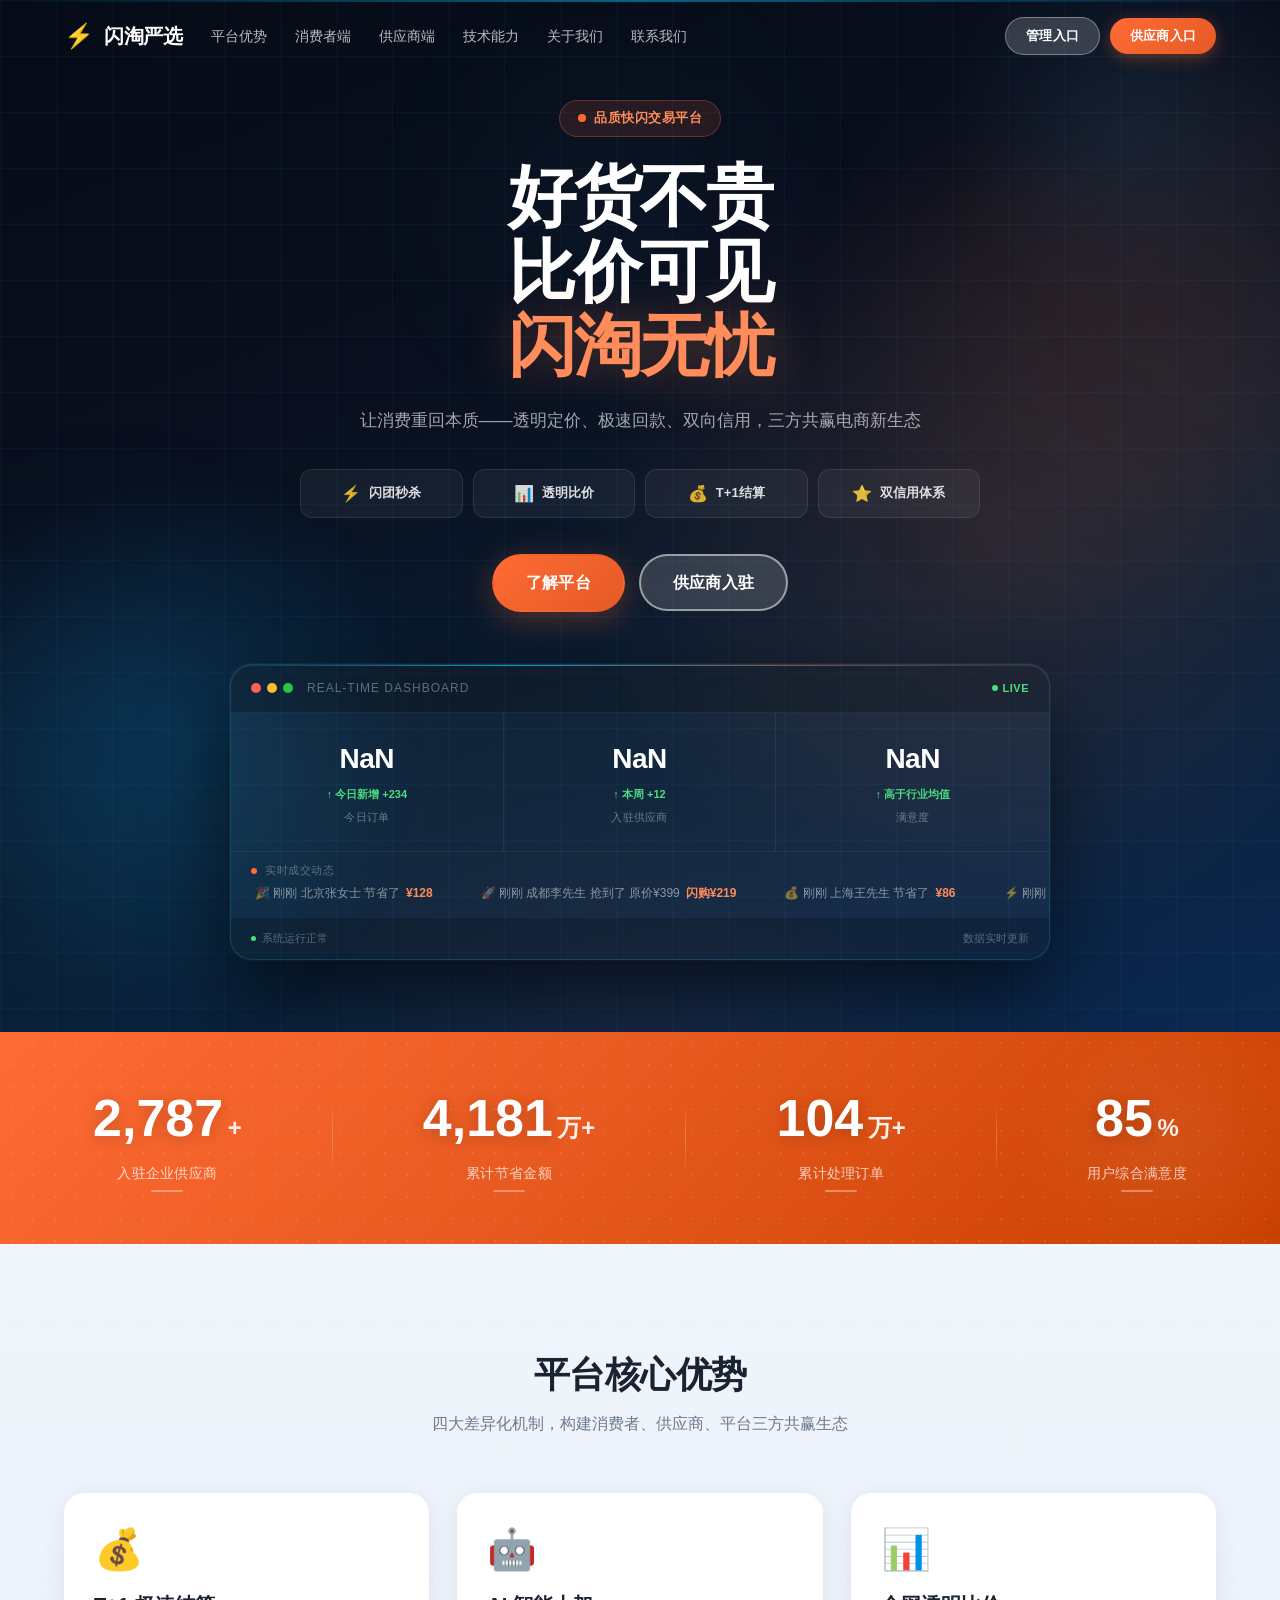
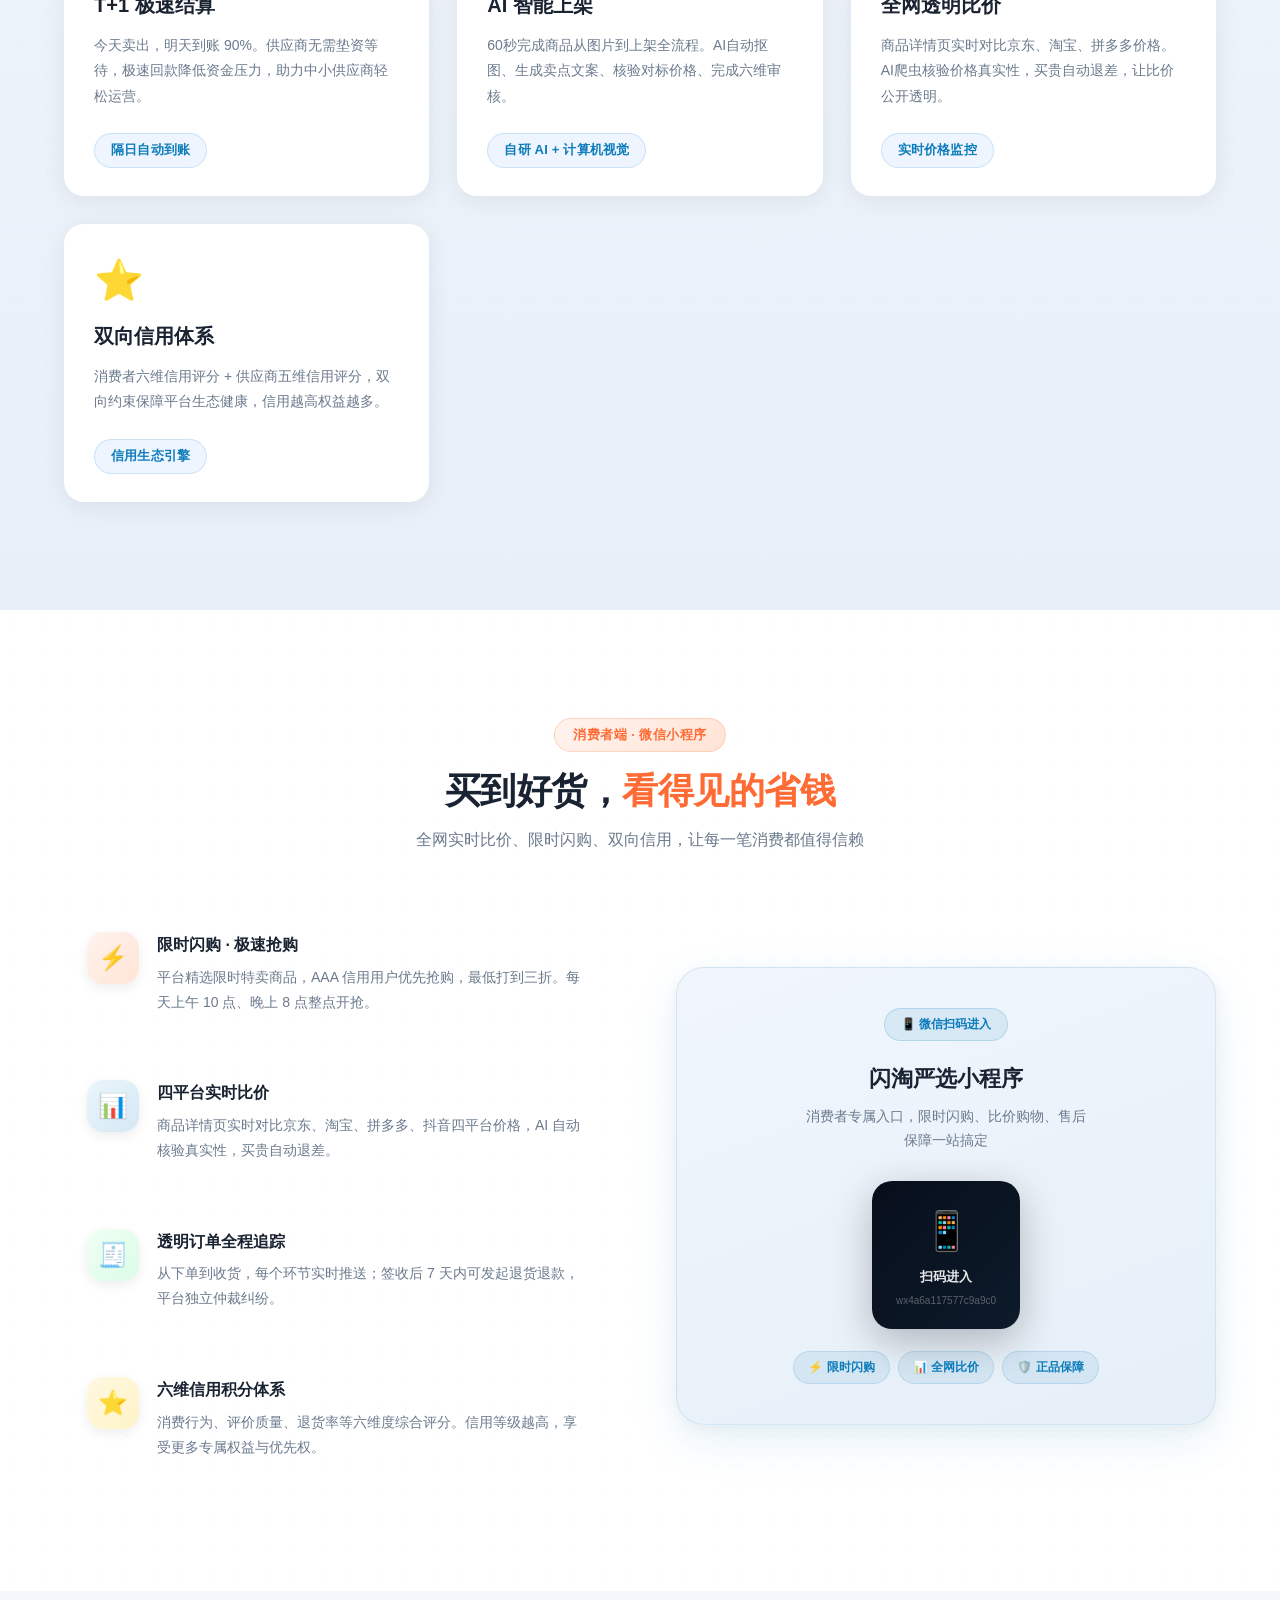
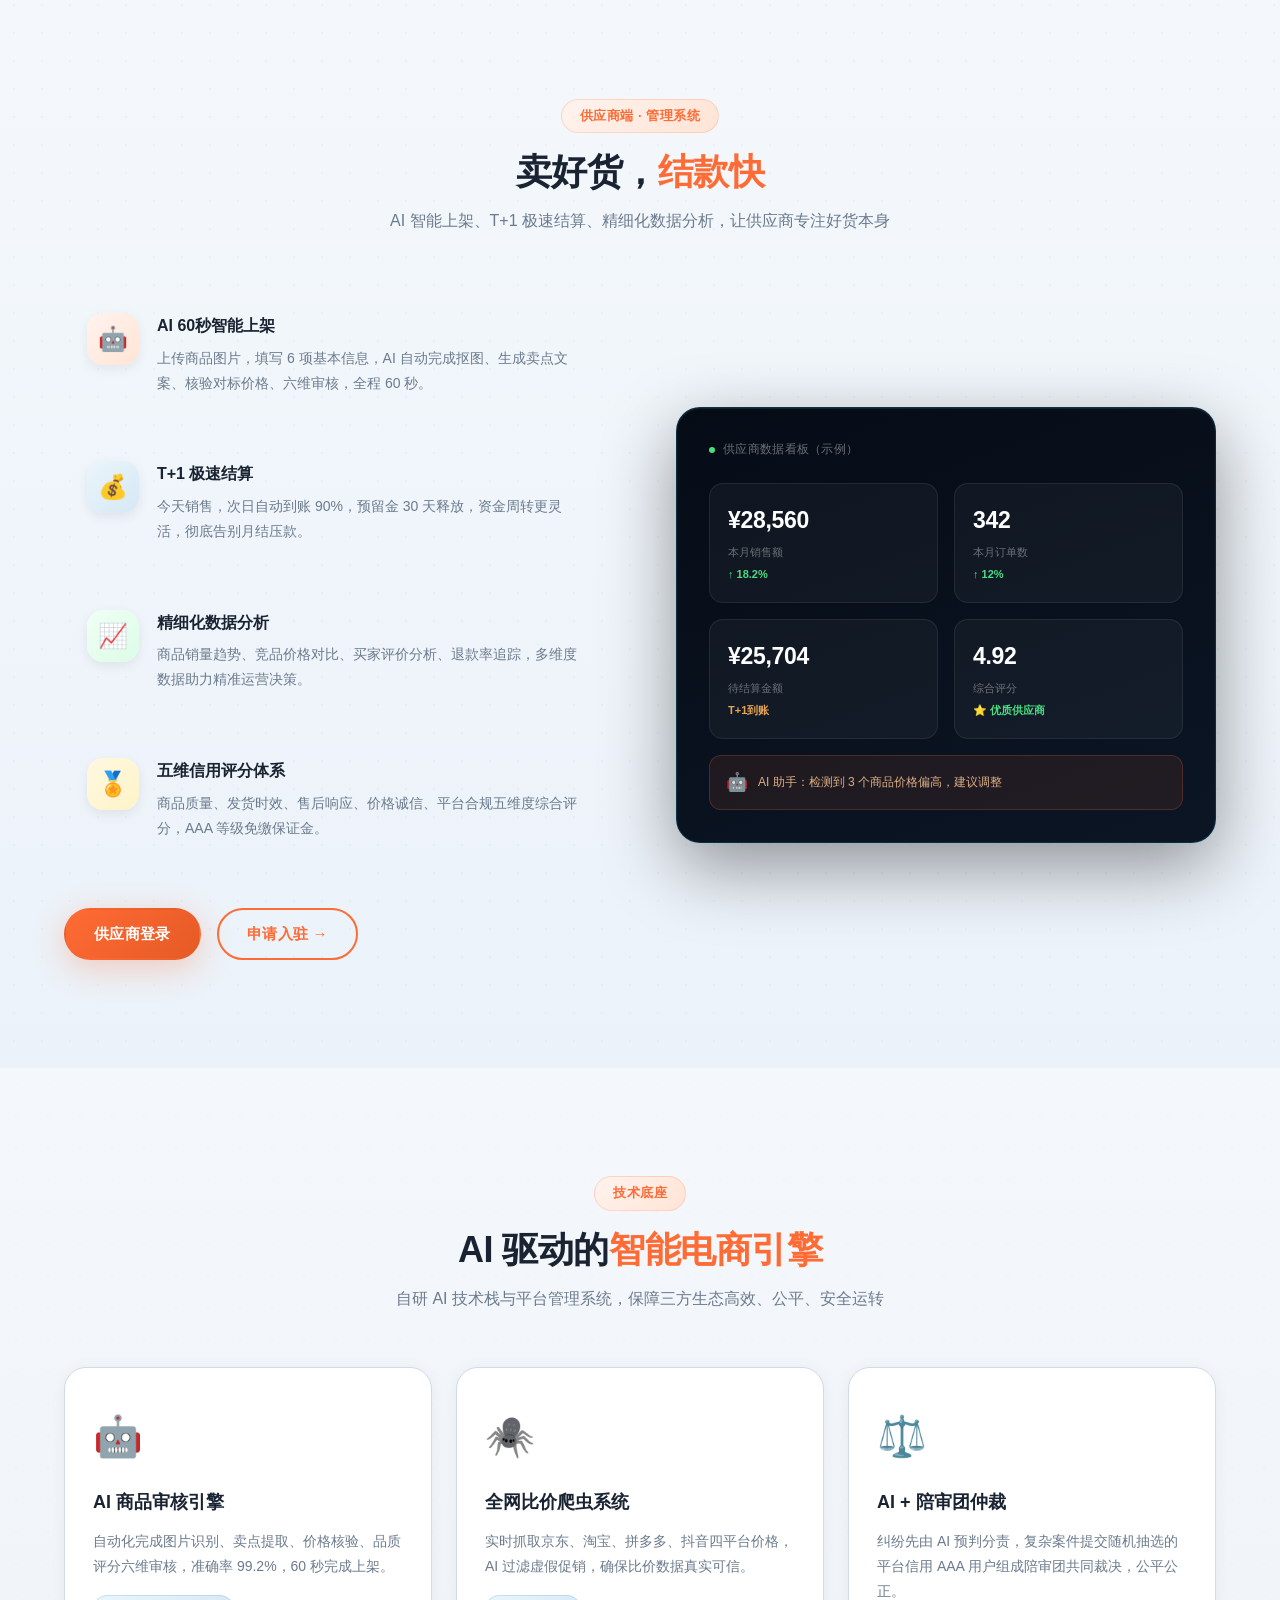
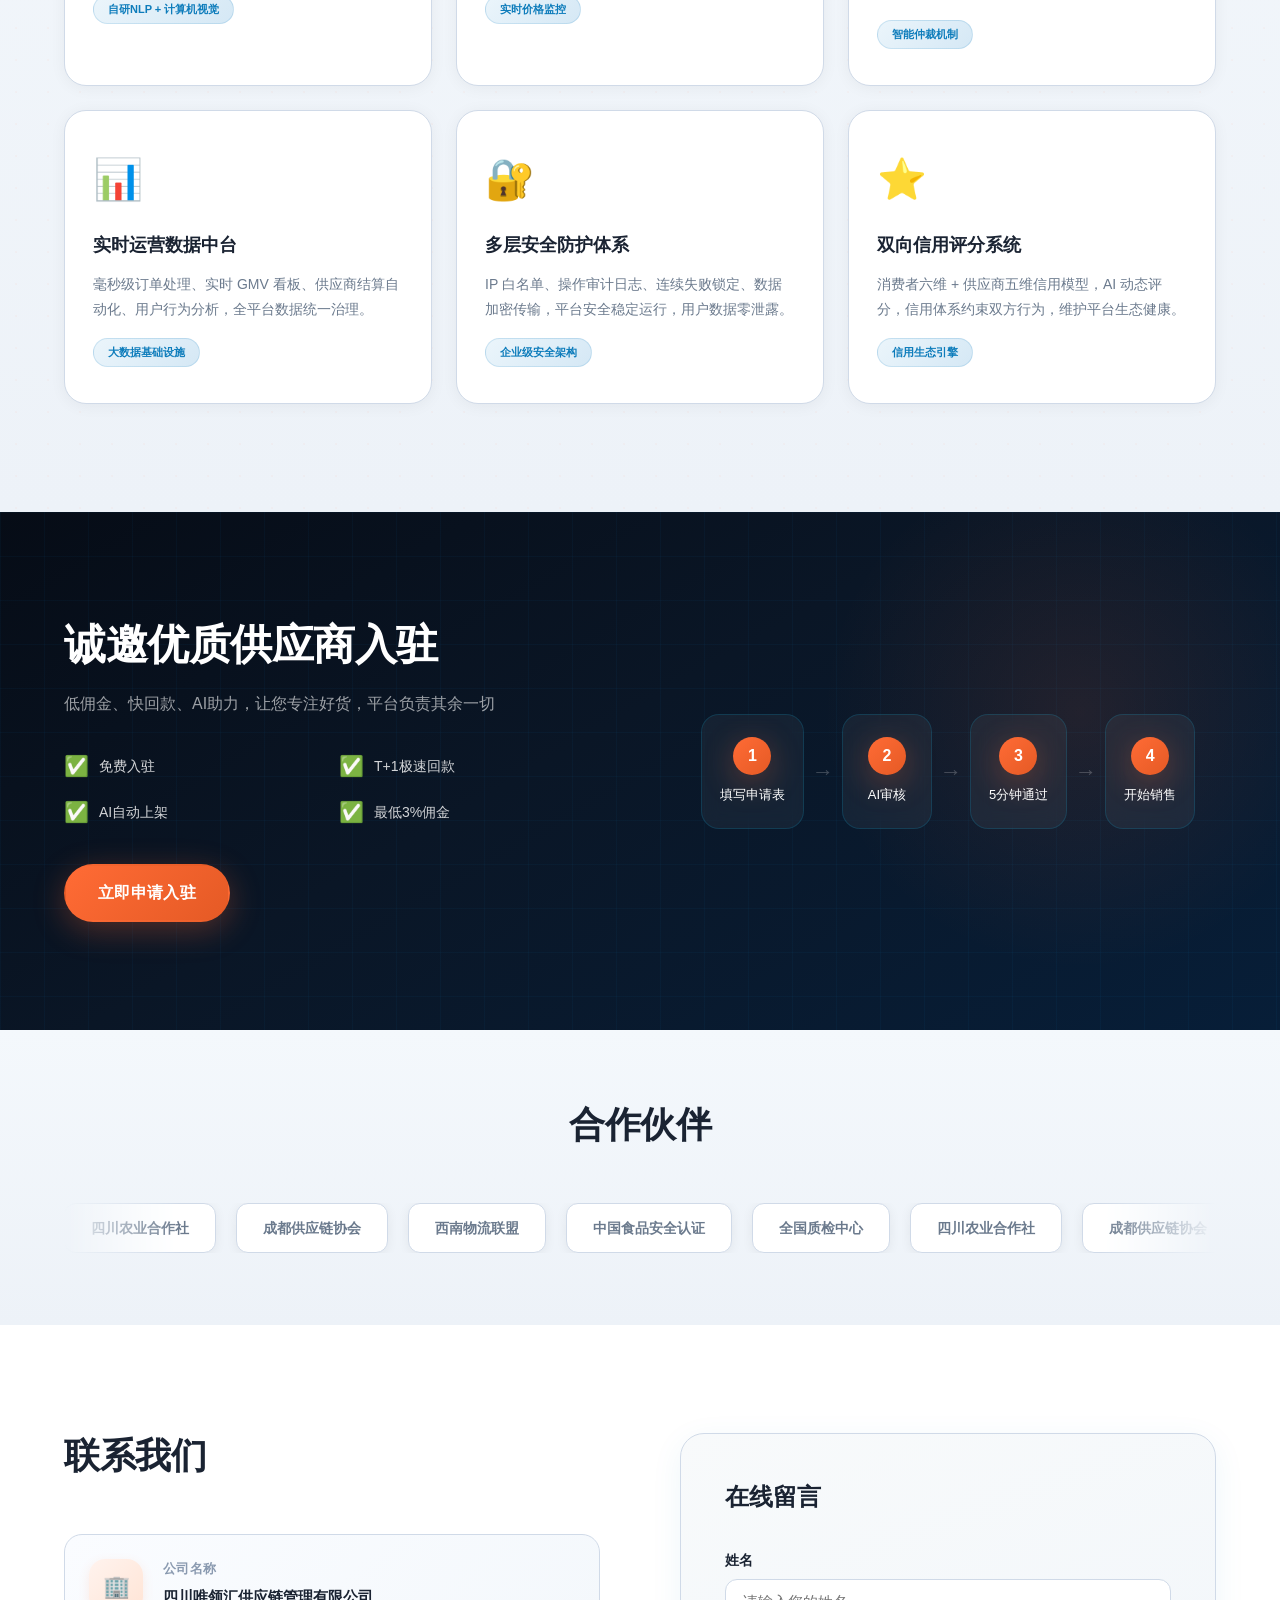
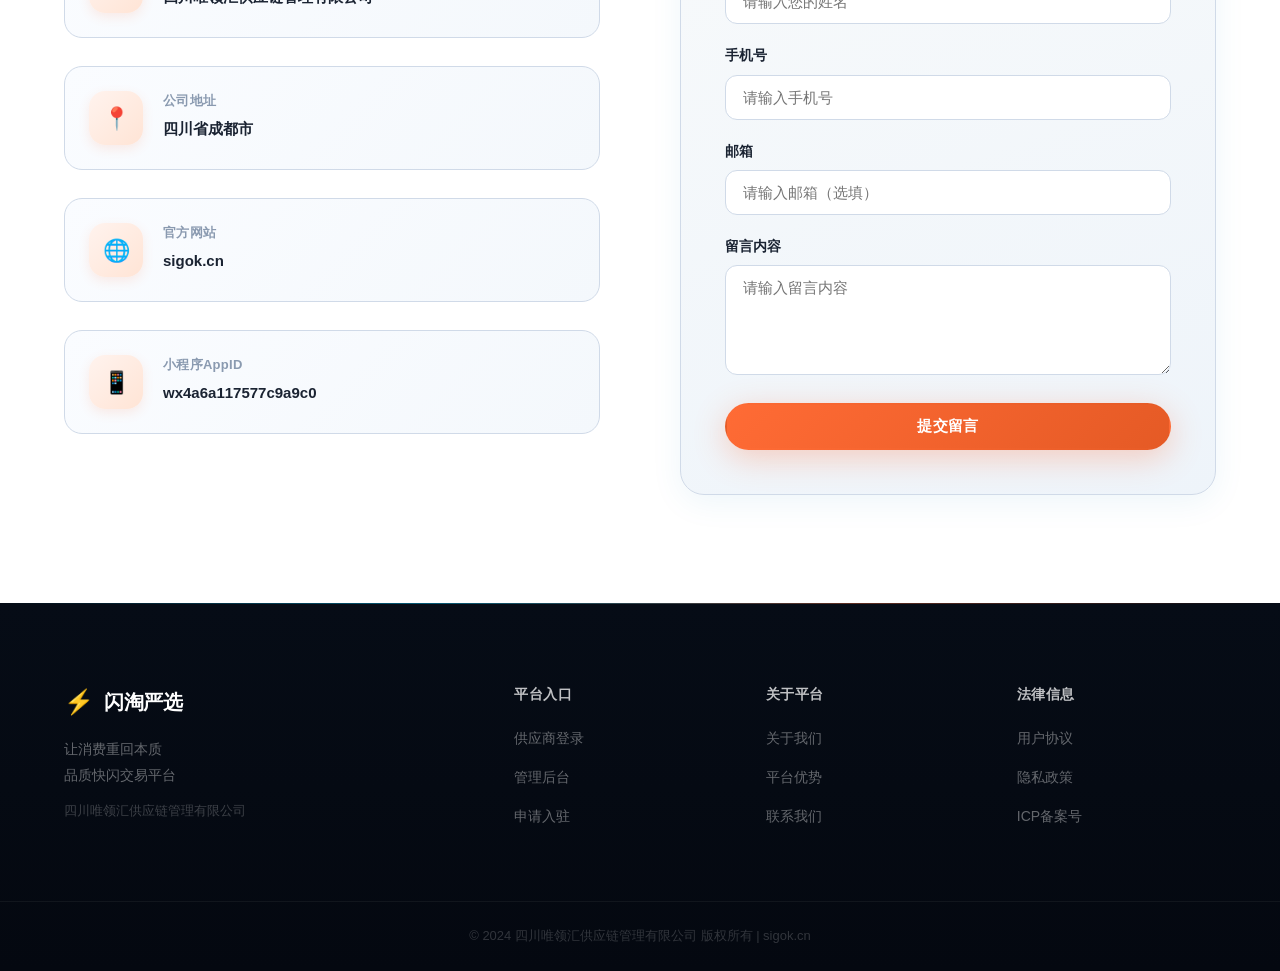
==== commit da58629d: "v27: Hero文字在上看板在下+功能卡片Image1样式+导航栏按钮同尺寸带底色" ====
--- a/index.html
+++ b/index.html
@@ -57,9 +57,12 @@
 .nav-links a::after{content:'';position:absolute;bottom:0;left:0;right:0;height:2px;background:linear-gradient(90deg,var(--primary),var(--primary-light));transform:scaleX(0);transition:transform 200ms ease;border-radius:2px}
 .nav-links a:hover::after{transform:scaleX(1)}
 .nav-actions{display:flex;align-items:center;gap:10px;margin-left:auto}
-/* 管理入口 — 低调文字按钮 */
-.btn-admin{background:rgba(255,255,255,0.08);color:rgba(255,255,255,0.55);border:1px solid rgba(255,255,255,0.15);padding:8px 16px;border-radius:50px;font-size:13px;font-weight:500;cursor:pointer;transition:all 200ms;text-decoration:none;white-space:nowrap}
-.btn-admin:hover{background:rgba(255,255,255,0.15);color:rgba(255,255,255,0.85);border-color:rgba(255,255,255,0.3)}
+/* 管理入口 — 深色底色按钮，与供应商入口等高等款 */
+.btn-admin{background:rgba(255,255,255,0.18);color:#fff;border:1.5px solid rgba(255,255,255,0.35);padding:8px 20px;border-radius:50px;font-size:13px;font-weight:600;cursor:pointer;transition:all 200ms;text-decoration:none;white-space:nowrap;display:inline-flex;align-items:center;letter-spacing:0.2px}
+.btn-admin:hover{background:rgba(255,255,255,0.3);border-color:rgba(255,255,255,0.6);transform:translateY(-1px)}
+/* 供应商入口 — 橙色实心底色，与管理入口同尺寸 */
+.btn-nav-supplier{background:linear-gradient(135deg,var(--primary),var(--primary-dark));color:#fff;border:none;padding:8px 20px;border-radius:50px;font-size:13px;font-weight:600;cursor:pointer;transition:all 200ms;text-decoration:none;white-space:nowrap;display:inline-flex;align-items:center;letter-spacing:0.2px;box-shadow:0 4px 16px rgba(255,107,53,0.35)}
+.btn-nav-supplier:hover{box-shadow:0 6px 24px rgba(255,107,53,0.5);transform:translateY(-1px)}
 .hamburger{display:none;flex-direction:column;gap:5px;background:none;border:none;cursor:pointer;padding:4px;outline:none}
 .hamburger span{display:block;width:22px;height:2px;background:#fff;border-radius:2px;transition:all 200ms}
 /* ===== HERO ===== */
@@ -71,20 +74,21 @@
 .hero-orb-1{width:450px;height:450px;background:rgba(255,107,53,0.09);right:-120px;top:8%}
 .hero-orb-2{width:320px;height:320px;background:rgba(13,124,187,0.13);left:-60px;bottom:12%}
 .hero-orb-3{width:200px;height:200px;background:rgba(91,196,240,0.07);left:40%;top:10%}
-/* Hero内容区域：给 navbar 72px + 自身内容居中 */
-.hero-body{flex:1;display:flex;align-items:center;padding:140px 0 80px;position:relative;z-index:1}
-.hero-inner{display:grid;grid-template-columns:1fr 1fr;gap:64px;align-items:center;width:100%}
+/* Hero内容区域：文字在上，看板在下，垂直居中 */
+.hero-body{flex:1;display:flex;align-items:center;padding:100px 0 72px;position:relative;z-index:1}
+.hero-inner{display:flex;flex-direction:column;align-items:center;text-align:center;width:100%;gap:52px}
 .hero-tag{display:inline-flex;align-items:center;gap:8px;background:rgba(255,107,53,0.12);color:#FF8C5A;padding:7px 18px;border-radius:50px;font-size:13px;font-weight:700;margin-bottom:22px;border:1px solid rgba(255,107,53,0.3);letter-spacing:0.5px}
 .hero-tag-dot{width:8px;height:8px;background:var(--primary);border-radius:50%;display:inline-block;animation:glow 1.5s ease infinite}
-.hero-title{font-family:var(--font-heading);font-size:60px;line-height:1.1;color:#fff;margin-bottom:22px;font-weight:900;letter-spacing:-2px}
+.hero-title{font-family:var(--font-heading);font-size:68px;line-height:1.1;color:#fff;margin-bottom:22px;font-weight:900;letter-spacing:-2px}
 .hero-title .highlight{color:var(--primary-light);text-shadow:0 0 50px rgba(255,140,90,0.35)}
-.hero-sub{font-size:16px;color:rgba(255,255,255,0.58);margin-bottom:28px;max-width:460px;line-height:1.85}
-.hero-features{display:grid;grid-template-columns:1fr 1fr;gap:10px;margin-bottom:36px;max-width:440px}
-.hf-item{display:flex;align-items:center;gap:8px;background:rgba(255,255,255,0.05);border:1px solid rgba(255,255,255,0.09);border-radius:12px;padding:11px 15px;color:rgba(255,255,255,0.85);font-size:13px;font-weight:600;transition:all 200ms}
+.hero-sub{font-size:17px;color:rgba(255,255,255,0.62);margin-bottom:32px;max-width:600px;line-height:1.85}
+.hero-features{display:grid;grid-template-columns:repeat(4,1fr);gap:10px;margin-bottom:36px;width:100%;max-width:680px}
+.hf-item{display:flex;align-items:center;gap:8px;background:rgba(255,255,255,0.05);border:1px solid rgba(255,255,255,0.09);border-radius:12px;padding:11px 15px;color:rgba(255,255,255,0.85);font-size:13px;font-weight:600;transition:all 200ms;justify-content:center}
 .hf-item:hover{background:rgba(255,255,255,0.09);border-color:rgba(255,107,53,0.35);transform:translateY(-1px)}
 .hf-icon{font-size:16px}
-.hero-actions{display:flex;gap:14px;flex-wrap:nowrap}
-.hero-visual{animation:float 7s ease-in-out infinite;position:relative}
+.hero-actions{display:flex;gap:14px;flex-wrap:nowrap;justify-content:center}
+/* Hero 看板：全宽展示 */
+.hero-visual{width:100%;max-width:820px;animation:float 7s ease-in-out infinite;position:relative}
 .hero-card{background:rgba(255,255,255,0.035);border-radius:22px;border:1px solid rgba(0,200,255,0.15);box-shadow:0 32px 80px rgba(0,0,0,0.55),0 0 0 1px rgba(255,255,255,0.05),inset 0 1px 0 rgba(255,255,255,0.08);overflow:hidden;backdrop-filter:blur(24px);position:relative}
 .hero-card::before{content:'';position:absolute;top:0;left:0;right:0;height:1px;background:linear-gradient(90deg,transparent,rgba(0,200,255,0.7),rgba(255,107,53,0.5),transparent)}
 .hc-header{display:flex;align-items:center;gap:6px;padding:14px 20px;background:rgba(0,0,0,0.2);border-bottom:1px solid rgba(255,255,255,0.06)}
@@ -121,23 +125,18 @@
 .stat-suffix{font-size:24px;color:rgba(255,255,255,0.9);font-weight:700}
 .stat-label{display:block;font-size:14px;color:rgba(255,255,255,0.75);margin-top:14px;font-weight:500;letter-spacing:0.3px}
 .stat-divider{width:1px;height:72px;background:linear-gradient(180deg,transparent,rgba(255,255,255,0.25),transparent)}
-/* Features — 精致升级 */
-.features{padding:108px 0;background:linear-gradient(180deg,#FFFFFF 0%,#F6F9FC 100%);position:relative}
-.features::before{content:'';position:absolute;inset:0;background-image:radial-gradient(rgba(13,124,187,0.045) 1px,transparent 1px);background-size:30px 30px;pointer-events:none}
-.features-grid{display:grid;grid-template-columns:repeat(4,1fr);gap:24px;position:relative}
-.feature-card{background:var(--white);border-radius:22px;padding:36px 26px;border:1px solid var(--border);box-shadow:0 2px 16px rgba(0,0,0,0.05);transition:all 280ms ease;position:relative;overflow:hidden}
-.feature-card::before{content:'';position:absolute;top:0;left:0;right:0;height:4px;background:linear-gradient(90deg,var(--primary),var(--primary-light));opacity:0;transition:opacity 280ms ease;border-radius:22px 22px 0 0}
-.feature-card::after{content:'';position:absolute;inset:0;background:linear-gradient(160deg,rgba(255,107,53,0.02) 0%,transparent 50%);opacity:0;transition:opacity 280ms}
-.feature-card:hover{transform:translateY(-8px);box-shadow:0 20px 56px rgba(255,107,53,0.12),0 4px 20px rgba(0,0,0,0.07);border-color:rgba(255,107,53,0.18)}
-.feature-card:hover::before{opacity:1}
-.feature-card:hover::after{opacity:1}
-.fc-icon{width:60px;height:60px;border-radius:16px;display:flex;align-items:center;justify-content:center;font-size:28px;margin-bottom:22px}
-.feature-card h3{font-family:var(--font-heading);font-size:18px;margin-bottom:12px;font-weight:800;color:var(--fg)}
-.feature-card p{font-size:14px;color:#6B7A8D;line-height:1.78;margin-bottom:18px}
-.fc-list{padding-left:0}
-.fc-list li{font-size:13px;color:#6B7A8D;padding:5px 0 5px 20px;position:relative;border-bottom:1px solid var(--muted)}
-.fc-list li:last-child{border-bottom:none}
-.fc-list li::before{content:'✓';position:absolute;left:0;color:var(--primary);font-weight:900;font-size:12px}
+/* Features — Image1样式：3列白卡，图标+标题+描述+底部pill标签 */
+.features{padding:108px 0;background:linear-gradient(180deg,#F0F5FC 0%,#E8EFF8 100%);position:relative}
+.features::before{content:'';position:absolute;inset:0;background-image:radial-gradient(rgba(13,124,187,0.04) 1px,transparent 1px);background-size:32px 32px;pointer-events:none}
+.features-grid{display:grid;grid-template-columns:repeat(3,1fr);gap:28px;position:relative}
+.feature-card{background:var(--white);border-radius:20px;padding:36px 30px 28px;border:none;box-shadow:0 4px 24px rgba(0,0,0,0.07);transition:all 280ms ease;position:relative;overflow:hidden;display:flex;flex-direction:column}
+.feature-card:hover{transform:translateY(-7px);box-shadow:0 16px 48px rgba(0,0,0,0.11)}
+.fc-icon{font-size:40px;margin-bottom:20px;line-height:1;display:block}
+.feature-card h3{font-family:var(--font-heading);font-size:20px;margin-bottom:12px;font-weight:800;color:var(--fg)}
+.feature-card p{font-size:14px;color:#6B7A8D;line-height:1.82;margin-bottom:24px;flex:1}
+.fc-pill{display:inline-flex;align-items:center;padding:6px 16px;border-radius:50px;font-size:13px;font-weight:600;background:#EEF5FF;color:var(--accent);border:1px solid rgba(13,124,187,0.15);letter-spacing:0.2px;width:fit-content}
+/* Hero 内容居中对齐 */
+.hero-content{display:flex;flex-direction:column;align-items:center;text-align:center;width:100%}
 /* Partners */
 .partners{padding:72px 0;background:linear-gradient(180deg,#F4F8FC,#EDF2F8);overflow:hidden}
 .partners-scroll{overflow:hidden;-webkit-mask-image:linear-gradient(90deg,transparent,black 10%,black 90%,transparent)}
@@ -272,10 +271,10 @@
 .form-group input,.form-group textarea{width:100%;padding:13px 17px;border:1.5px solid var(--border);border-radius:12px;font-size:15px;background:var(--white);transition:all 200ms;outline:none;color:var(--fg)}
 .form-group input:focus,.form-group textarea:focus{border-color:var(--primary);box-shadow:0 0 0 4px rgba(255,107,53,0.1)}
 .form-group textarea{resize:vertical;min-height:110px}
-@media(max-width:1024px){.features-grid{grid-template-columns:repeat(2,1fr)}.hero-title{font-size:48px}.hero-inner{gap:44px}.tech-grid{grid-template-columns:repeat(2,1fr)}}
+@media(max-width:1024px){.features-grid{grid-template-columns:repeat(2,1fr)}.hero-title{font-size:52px}.hero-inner{gap:44px}.tech-grid{grid-template-columns:repeat(2,1fr)}}
 @media(max-width:768px){
   .hero-body{padding:100px 0 60px}
-  .hero-inner{grid-template-columns:1fr;gap:40px}.hero-visual{display:none}.hero-title{font-size:38px}
+  .hero-title{font-size:40px}
   .hero-features{grid-template-columns:1fr 1fr}
   .stats-inner{flex-direction:column;gap:36px}.stat-divider{display:none}
   .features-grid,.tech-grid{grid-template-columns:1fr}
@@ -285,7 +284,7 @@
   .footer-inner{grid-template-columns:1fr 1fr}.section-title{font-size:28px}
   .nav-links{display:none;flex-direction:column;position:absolute;top:72px;left:0;right:0;background:rgba(6,12,22,0.98);padding:16px 24px;box-shadow:var(--shadow-md);gap:12px;border-top:1px solid rgba(255,255,255,0.06)}
   .nav-links.open{display:flex}.hamburger{display:flex}
-  .btn-admin{display:none}
+  .btn-admin{display:none}.btn-nav-supplier{display:none}
 }
   </style>
 </head>
@@ -316,7 +315,7 @@
       </ul>
       <div class="nav-actions">
         <a href="admin-login.html" class="btn-admin">管理入口</a>
-        <a href="supplier-login.html" class="btn btn-outline-white">供应商入口</a>
+        <a href="supplier-login.html" class="btn-nav-supplier">供应商入口</a>
       </div>
       <button class="hamburger" id="hamburger" aria-label="菜单">
         <span></span><span></span><span></span>
@@ -431,44 +430,28 @@
     </div>
     <div class="features-grid">
       <div class="feature-card fade-in">
-        <div class="fc-icon" style="background:#FFF3EE;color:#FF6B35">💰</div>
+        <span class="fc-icon">💰</span>
         <h3>T+1 极速结算</h3>
         <p>今天卖出，明天到账 90%。供应商无需垫资等待，极速回款降低资金压力，助力中小供应商轻松运营。</p>
-        <ul class="fc-list">
-          <li>隔日自动到账90%</li>
-          <li>预留金30天释放</li>
-          <li>极速回款可付费提前</li>
-        </ul>
+        <span class="fc-pill">隔日自动到账</span>
       </div>
       <div class="feature-card fade-in delay-1">
-        <div class="fc-icon" style="background:#EBF5FB;color:#0D7CBB">🤖</div>
+        <span class="fc-icon">🤖</span>
         <h3>AI 智能上架</h3>
         <p>60秒完成商品从图片到上架全流程。AI自动抠图、生成卖点文案、核验对标价格、完成六维审核。</p>
-        <ul class="fc-list">
-          <li>仅需填写6项基本信息</li>
-          <li>60秒AI自动审核上架</li>
-          <li>费用5元/品从结算扣除</li>
-        </ul>
+        <span class="fc-pill">自研 AI + 计算机视觉</span>
       </div>
       <div class="feature-card fade-in delay-2">
-        <div class="fc-icon" style="background:#F0FFF4;color:#2E7D32">📊</div>
+        <span class="fc-icon">📊</span>
         <h3>全网透明比价</h3>
         <p>商品详情页实时对比京东、淘宝、拼多多价格。AI爬虫核验价格真实性，买贵自动退差，让比价公开透明。</p>
-        <ul class="fc-list">
-          <li>四平台实时比价展示</li>
-          <li>买贵退差价保障</li>
-          <li>AI核验价格真实性</li>
-        </ul>
+        <span class="fc-pill">实时价格监控</span>
       </div>
       <div class="feature-card fade-in delay-3">
-        <div class="fc-icon" style="background:#FFF8E1;color:#F57F17">⭐</div>
+        <span class="fc-icon">⭐</span>
         <h3>双向信用体系</h3>
         <p>消费者六维信用评分 + 供应商五维信用评分，双向约束保障平台生态健康，信用越高权益越多。</p>
-        <ul class="fc-list">
-          <li>消费者AAA可优先抢购</li>
-          <li>供应商AAA免保证金</li>
-          <li>AI+陪审团共治仲裁</li>
-        </ul>
+        <span class="fc-pill">信用生态引擎</span>
       </div>
     </div>
   </div>
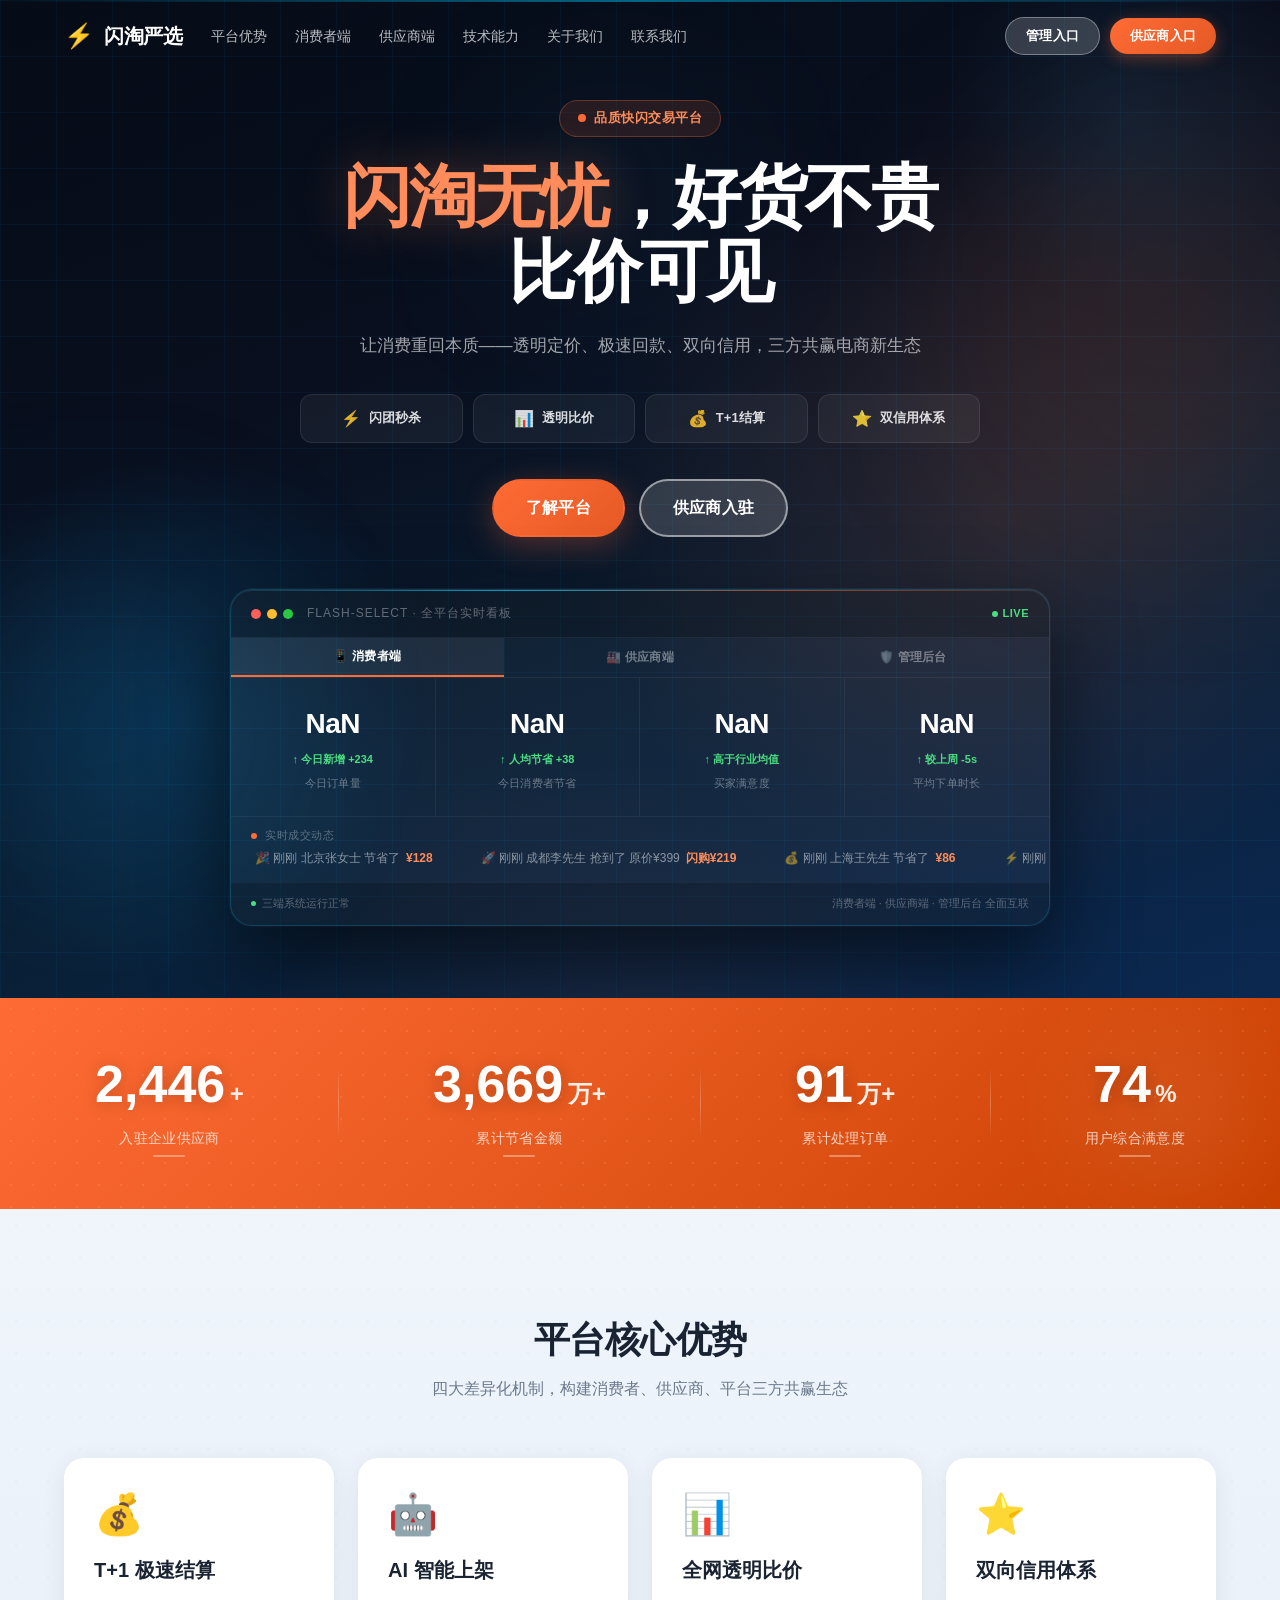
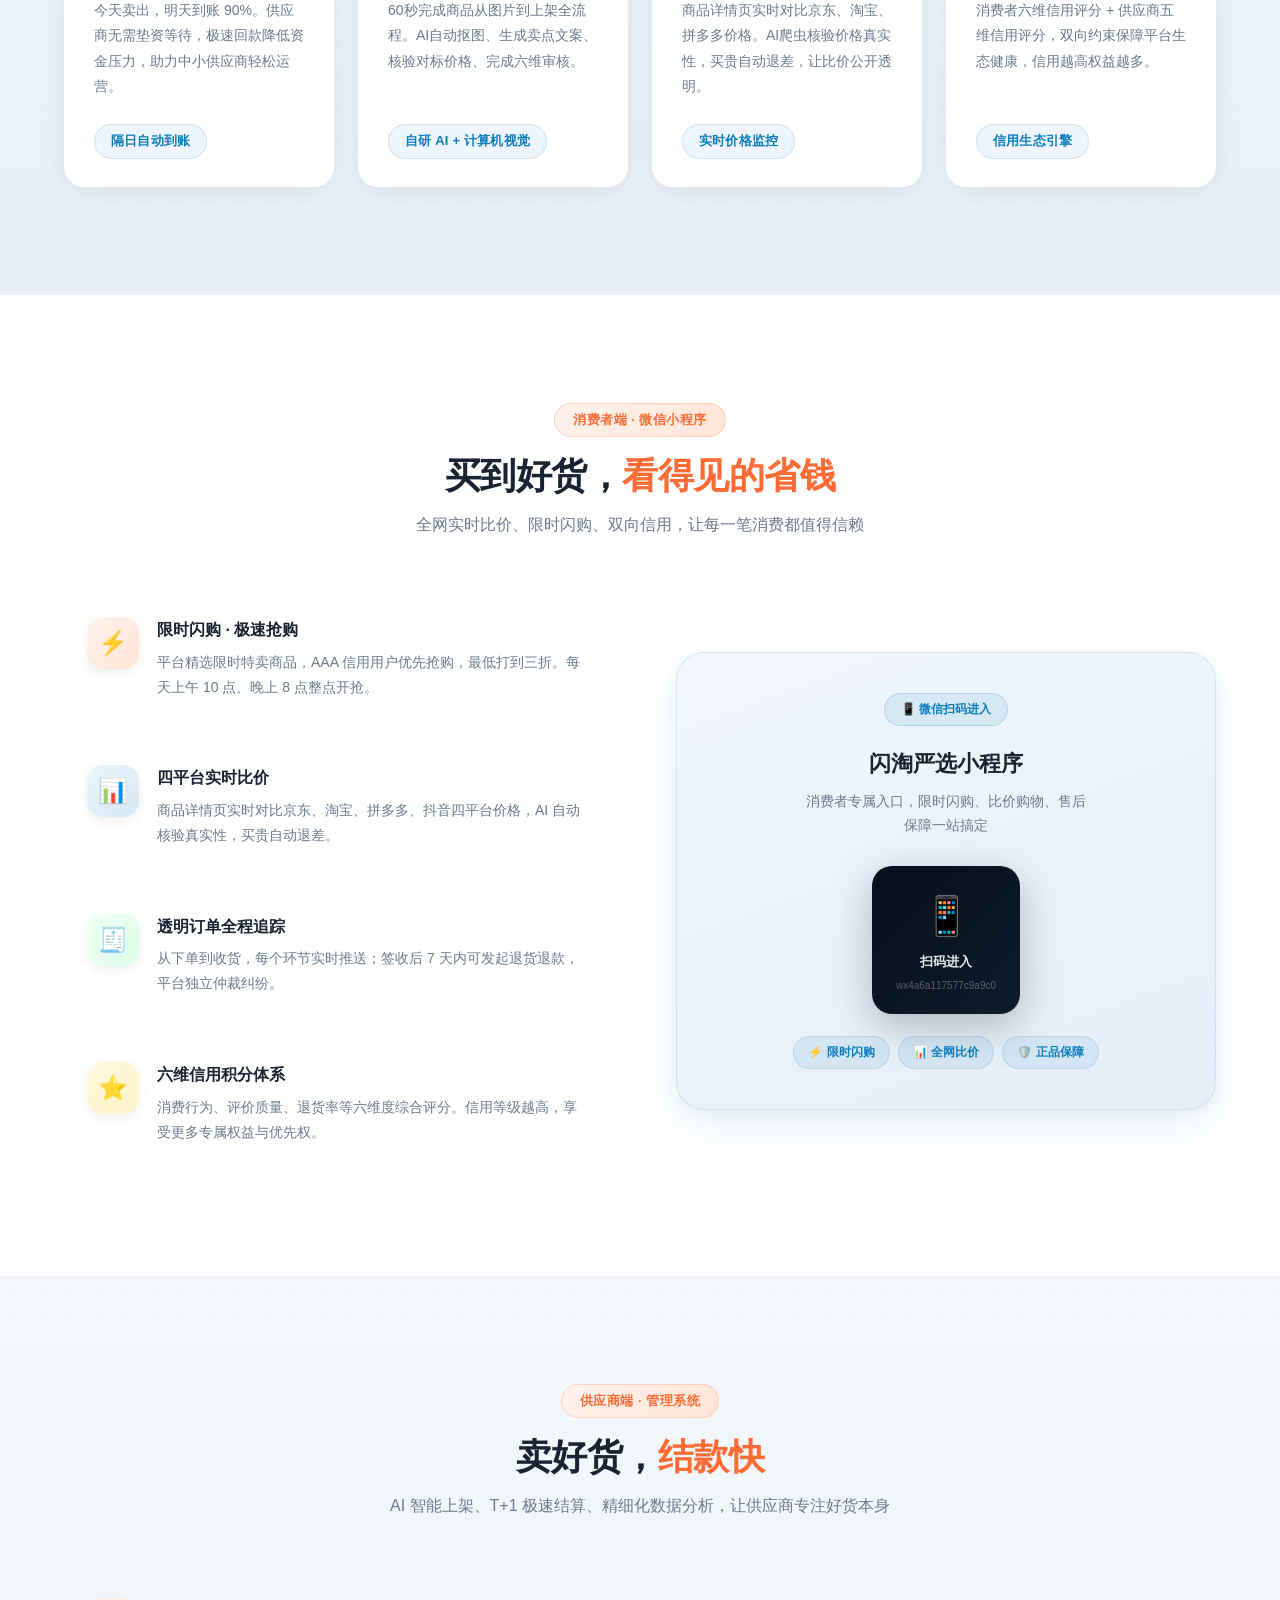
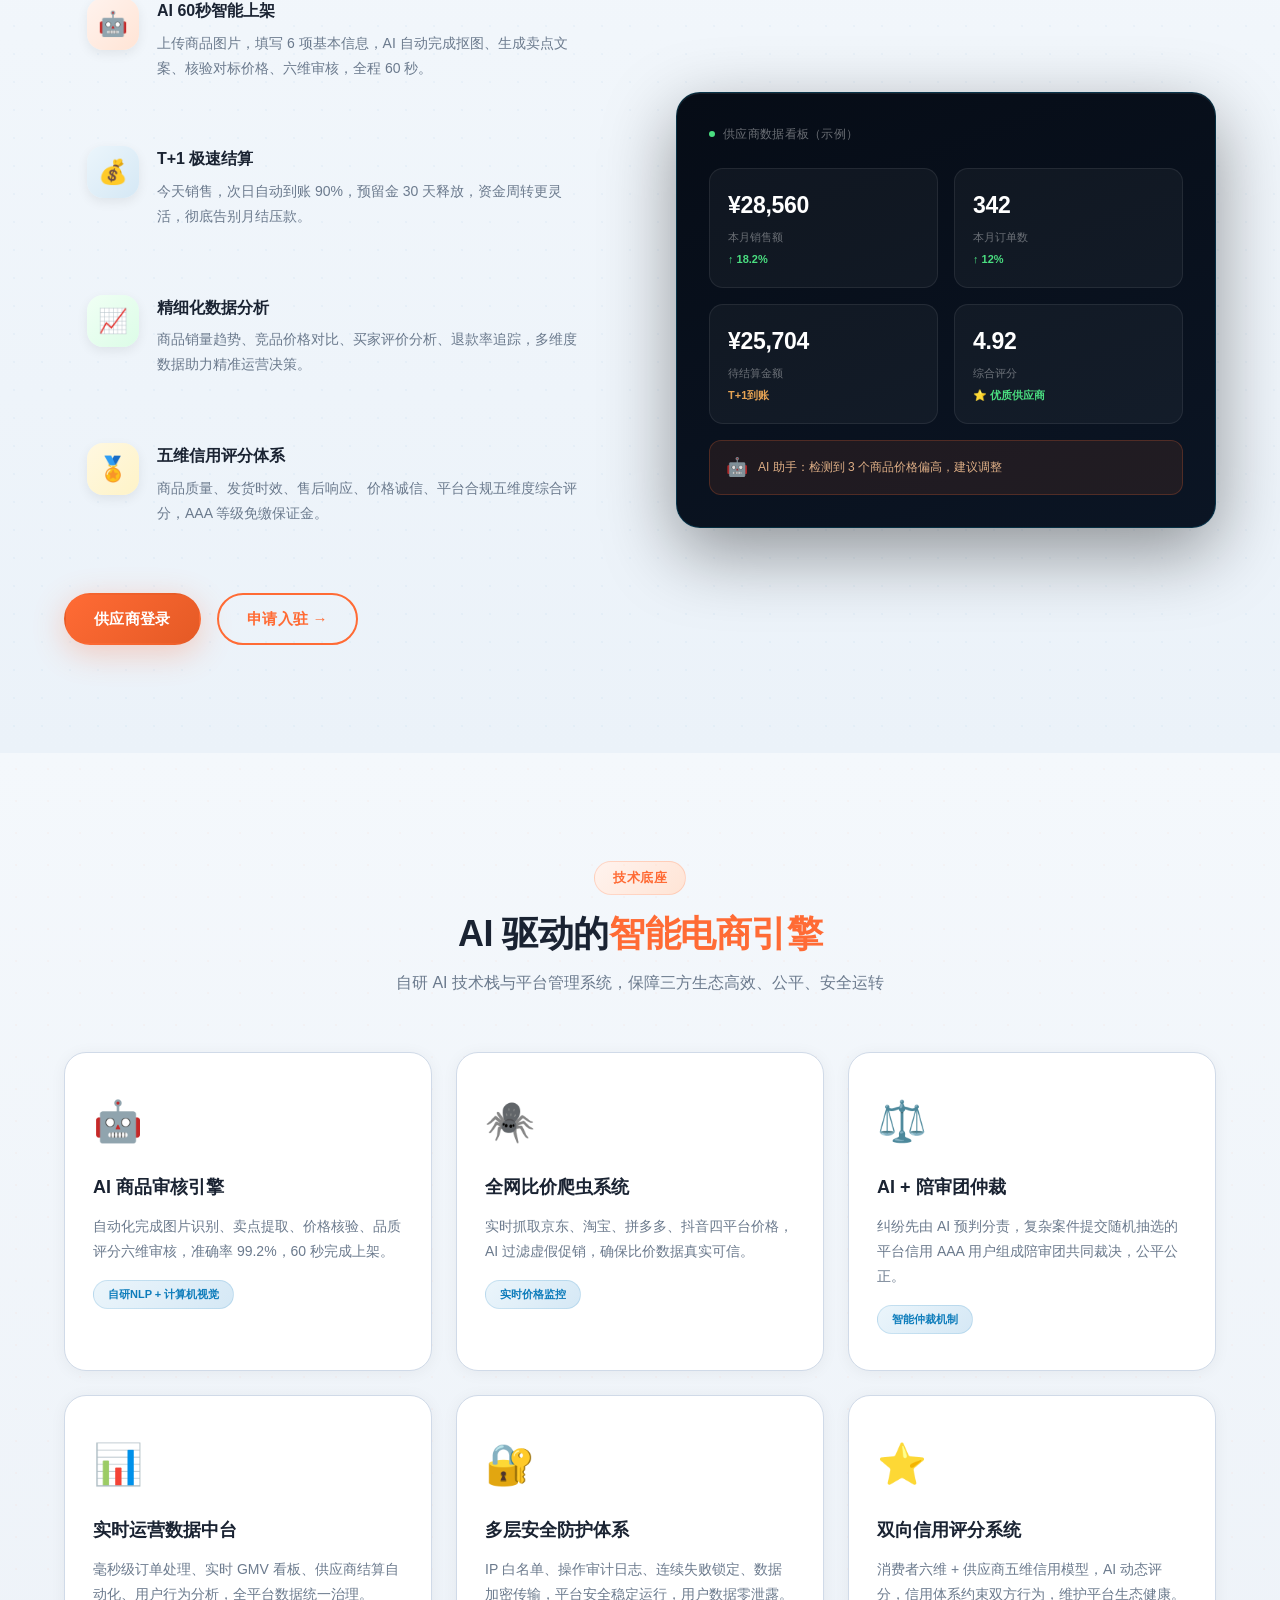
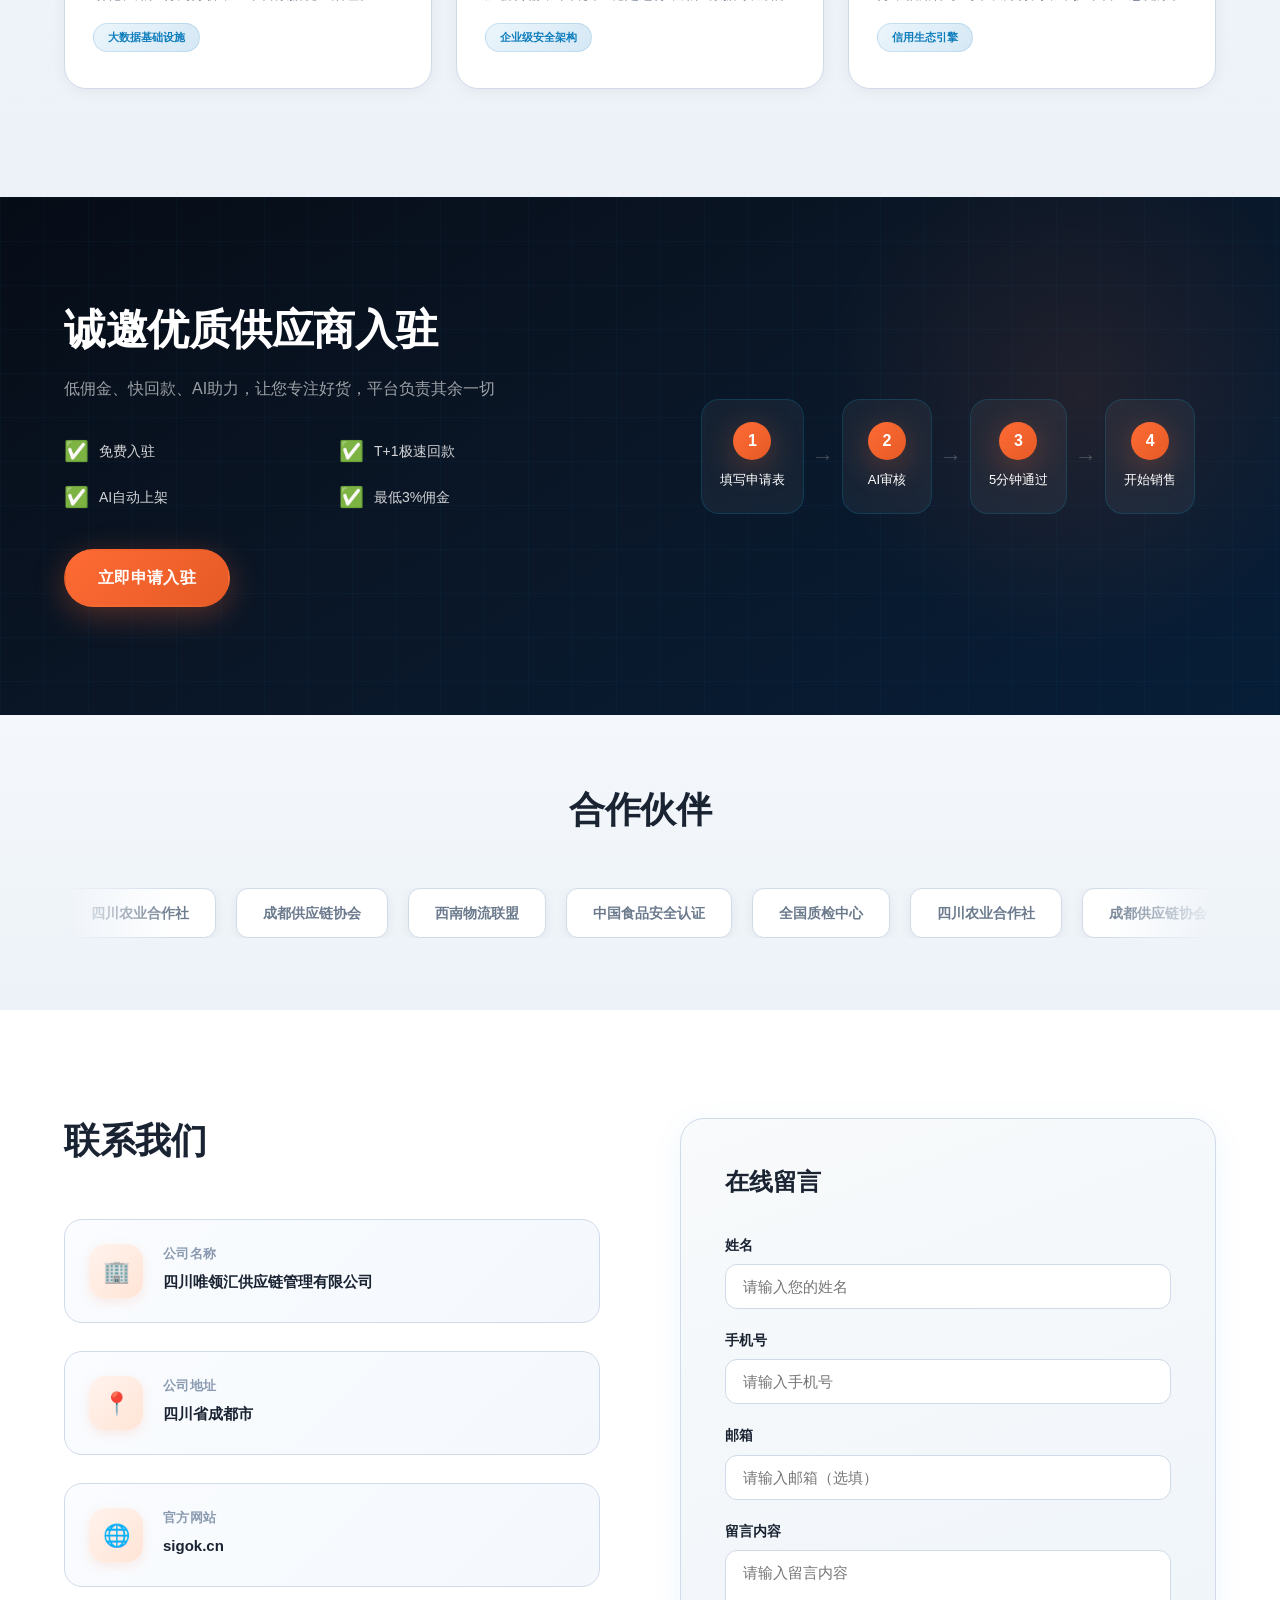
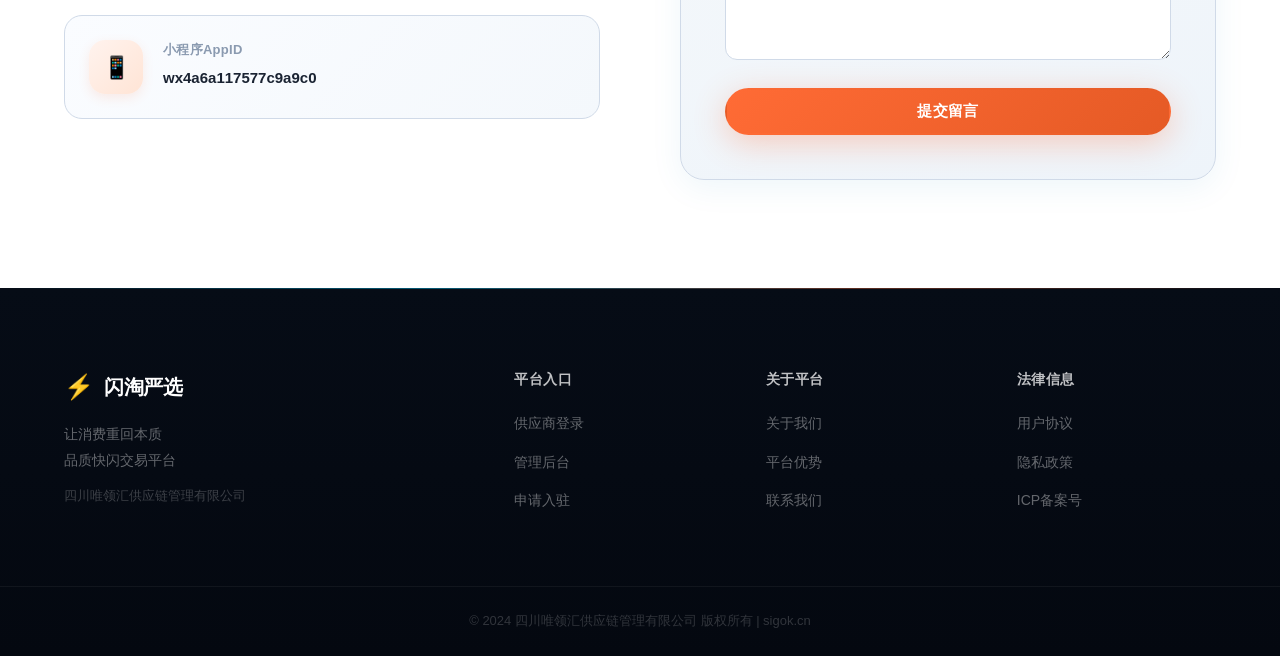
==== commit 554fd963: "v28: 功能4列排列+Hero标题2行+三端数据看板" ====
--- a/index.html
+++ b/index.html
@@ -98,6 +98,14 @@
 .hc-badge-live{margin-left:auto;display:flex;align-items:center;gap:5px;font-size:11px;color:#4ADE80;font-weight:700;letter-spacing:0.5px}
 .hc-badge-live::before{content:'';width:6px;height:6px;background:#4ADE80;border-radius:50%;animation:glow 1.2s ease infinite}
 .hc-stats{display:grid;grid-template-columns:repeat(3,1fr);border-bottom:1px solid rgba(255,255,255,0.06)}
+.hc-stats-4{grid-template-columns:repeat(4,1fr)}
+/* 三端标签切换 */
+.hc-tabs{display:flex;gap:0;border-bottom:1px solid rgba(255,255,255,0.06)}
+.hc-tab{flex:1;padding:10px 12px;background:transparent;border:none;color:rgba(255,255,255,0.4);font-size:12px;font-weight:600;cursor:pointer;transition:all 200ms;font-family:var(--font-body);letter-spacing:0.3px}
+.hc-tab:hover{color:rgba(255,255,255,0.7);background:rgba(255,255,255,0.04)}
+.hc-tab.active{color:#fff;background:rgba(255,255,255,0.06);border-bottom:2px solid var(--primary)}
+.hc-trend-up{color:#4ADE80}
+.hc-trend-down{color:#FB923C}
 .hc-stat{padding:24px 16px;text-align:center;position:relative;transition:background 200ms}
 .hc-stat:hover{background:rgba(255,255,255,0.03)}
 .hc-stat:not(:last-child){border-right:1px solid rgba(255,255,255,0.06)}
@@ -128,7 +136,7 @@
 /* Features — Image1样式：3列白卡，图标+标题+描述+底部pill标签 */
 .features{padding:108px 0;background:linear-gradient(180deg,#F0F5FC 0%,#E8EFF8 100%);position:relative}
 .features::before{content:'';position:absolute;inset:0;background-image:radial-gradient(rgba(13,124,187,0.04) 1px,transparent 1px);background-size:32px 32px;pointer-events:none}
-.features-grid{display:grid;grid-template-columns:repeat(3,1fr);gap:28px;position:relative}
+.features-grid{display:grid;grid-template-columns:repeat(4,1fr);gap:24px;position:relative}
 .feature-card{background:var(--white);border-radius:20px;padding:36px 30px 28px;border:none;box-shadow:0 4px 24px rgba(0,0,0,0.07);transition:all 280ms ease;position:relative;overflow:hidden;display:flex;flex-direction:column}
 .feature-card:hover{transform:translateY(-7px);box-shadow:0 16px 48px rgba(0,0,0,0.11)}
 .fc-icon{font-size:40px;margin-bottom:20px;line-height:1;display:block}
@@ -271,7 +279,7 @@
 .form-group input,.form-group textarea{width:100%;padding:13px 17px;border:1.5px solid var(--border);border-radius:12px;font-size:15px;background:var(--white);transition:all 200ms;outline:none;color:var(--fg)}
 .form-group input:focus,.form-group textarea:focus{border-color:var(--primary);box-shadow:0 0 0 4px rgba(255,107,53,0.1)}
 .form-group textarea{resize:vertical;min-height:110px}
-@media(max-width:1024px){.features-grid{grid-template-columns:repeat(2,1fr)}.hero-title{font-size:52px}.hero-inner{gap:44px}.tech-grid{grid-template-columns:repeat(2,1fr)}}
+@media(max-width:1024px){.features-grid{grid-template-columns:repeat(2,1fr)}.hero-title{font-size:52px}.hero-inner{gap:44px}.tech-grid{grid-template-columns:repeat(2,1fr)}.hc-stats-4{grid-template-columns:repeat(2,1fr)}}
 @media(max-width:768px){
   .hero-body{padding:100px 0 60px}
   .hero-title{font-size:40px}
@@ -329,7 +337,7 @@
       <!-- 左侧文字内容 -->
       <div class="hero-content fade-in">
         <div class="hero-tag"><span class="hero-tag-dot"></span>品质快闪交易平台</div>
-        <h1 class="hero-title">好货不贵<br/>比价可见<br/><span class="highlight">闪淘无忧</span></h1>
+        <h1 class="hero-title"><span class="highlight">闪淘无忧</span>，好货不贵<br/>比价可见</h1>
         <p class="hero-sub">让消费重回本质——透明定价、极速回款、双向信用，三方共赢电商新生态</p>
         <div class="hero-features">
           <div class="hf-item"><span class="hf-icon">⚡</span>闪团秒杀</div>
@@ -349,24 +357,88 @@
           <span class="hc-dot red"></span>
           <span class="hc-dot yellow"></span>
           <span class="hc-dot green"></span>
-          <span class="hc-title">REAL-TIME DASHBOARD</span>
+          <span class="hc-title">FLASH-SELECT · 全平台实时看板</span>
           <span class="hc-badge-live">LIVE</span>
         </div>
-        <div class="hc-stats">
-          <div class="hc-stat">
-            <span class="hc-num">12,580<span class="hc-num-unit"></span></span>
-            <span class="hc-trend">↑ 今日新增 +234</span>
-            <span class="hc-label">今日订单</span>
-          </div>
-          <div class="hc-stat">
-            <span class="hc-num">856<span class="hc-num-unit"></span></span>
-            <span class="hc-trend">↑ 本周 +12</span>
-            <span class="hc-label">入驻供应商</span>
-          </div>
-          <div class="hc-stat">
-            <span class="hc-num">98<span class="hc-num-unit">%</span></span>
-            <span class="hc-trend">↑ 高于行业均值</span>
-            <span class="hc-label">满意度</span>
+        <!-- 三端数据标签切换 -->
+        <div class="hc-tabs">
+          <button class="hc-tab active" data-tab="consumer">📱 消费者端</button>
+          <button class="hc-tab" data-tab="supplier">🏭 供应商端</button>
+          <button class="hc-tab" data-tab="admin">🛡️ 管理后台</button>
+        </div>
+        <!-- 消费者端数据 -->
+        <div class="hc-panel" id="tab-consumer">
+          <div class="hc-stats hc-stats-4">
+            <div class="hc-stat">
+              <span class="hc-num">12,580</span>
+              <span class="hc-trend hc-trend-up">↑ 今日新增 +234</span>
+              <span class="hc-label">今日订单量</span>
+            </div>
+            <div class="hc-stat">
+              <span class="hc-num">4,820<span class="hc-num-unit">元</span></span>
+              <span class="hc-trend hc-trend-up">↑ 人均节省 +38</span>
+              <span class="hc-label">今日消费者节省</span>
+            </div>
+            <div class="hc-stat">
+              <span class="hc-num">98<span class="hc-num-unit">%</span></span>
+              <span class="hc-trend hc-trend-up">↑ 高于行业均值</span>
+              <span class="hc-label">买家满意度</span>
+            </div>
+            <div class="hc-stat">
+              <span class="hc-num">23<span class="hc-num-unit">s</span></span>
+              <span class="hc-trend hc-trend-up">↑ 较上周 -5s</span>
+              <span class="hc-label">平均下单时长</span>
+            </div>
+          </div>
+        </div>
+        <!-- 供应商端数据 -->
+        <div class="hc-panel" id="tab-supplier" style="display:none">
+          <div class="hc-stats hc-stats-4">
+            <div class="hc-stat">
+              <span class="hc-num">856</span>
+              <span class="hc-trend hc-trend-up">↑ 本周新增 +12</span>
+              <span class="hc-label">入驻供应商</span>
+            </div>
+            <div class="hc-stat">
+              <span class="hc-num">¥68.4<span class="hc-num-unit">万</span></span>
+              <span class="hc-trend hc-trend-up">↑ 今日结算 +9%</span>
+              <span class="hc-label">今日T+1结算额</span>
+            </div>
+            <div class="hc-stat">
+              <span class="hc-num">3,240</span>
+              <span class="hc-trend hc-trend-up">↑ 本周上架 +186</span>
+              <span class="hc-label">在售商品数</span>
+            </div>
+            <div class="hc-stat">
+              <span class="hc-num">99.2<span class="hc-num-unit">%</span></span>
+              <span class="hc-trend">AI审核准确率</span>
+              <span class="hc-label">上架通过率</span>
+            </div>
+          </div>
+        </div>
+        <!-- 管理后台数据 -->
+        <div class="hc-panel" id="tab-admin" style="display:none">
+          <div class="hc-stats hc-stats-4">
+            <div class="hc-stat">
+              <span class="hc-num">¥142<span class="hc-num-unit">万</span></span>
+              <span class="hc-trend hc-trend-up">↑ 今日GMV +11%</span>
+              <span class="hc-label">平台今日流水</span>
+            </div>
+            <div class="hc-stat">
+              <span class="hc-num">3</span>
+              <span class="hc-trend hc-trend-down">↓ 较昨日 -2</span>
+              <span class="hc-label">待处理纠纷</span>
+            </div>
+            <div class="hc-stat">
+              <span class="hc-num">100<span class="hc-num-unit">%</span></span>
+              <span class="hc-trend">全部正常运行</span>
+              <span class="hc-label">系统服务健康度</span>
+            </div>
+            <div class="hc-stat">
+              <span class="hc-num">4.88<span class="hc-num-unit">分</span></span>
+              <span class="hc-trend hc-trend-up">↑ 平台NPS +0.06</span>
+              <span class="hc-label">平台综合评分</span>
+            </div>
           </div>
         </div>
         <div class="hc-ticker-label">实时成交动态</div>
@@ -376,6 +448,7 @@
             <span class="ticker-item">🚀 刚刚 成都李先生 抢到了 原价¥399 <strong>闪购¥219</strong></span>
             <span class="ticker-item">💰 刚刚 上海王先生 节省了 <strong>¥86</strong></span>
             <span class="ticker-item">⚡ 刚刚 广州赵女士 抢到了 原价¥599 <strong>闪购¥299</strong></span>
+            <span class="ticker-item">🏭 供应商「优品源」今日结算 <strong>¥2,860</strong></span>
             <span class="ticker-item">🎉 刚刚 北京张女士 节省了 <strong>¥128</strong></span>
             <span class="ticker-item">🚀 刚刚 成都李先生 抢到了 原价¥399 <strong>闪购¥219</strong></span>
             <span class="ticker-item">💰 刚刚 上海王先生 节省了 <strong>¥86</strong></span>
@@ -383,8 +456,8 @@
           </div>
         </div>
         <div class="hc-footer">
-          <div class="hc-status"><span class="hc-status-dot"></span>系统运行正常</div>
-          <div class="hc-status">数据实时更新</div>
+          <div class="hc-status"><span class="hc-status-dot"></span>三端系统运行正常</div>
+          <div class="hc-status">消费者端 · 供应商端 · 管理后台 全面互联</div>
         </div>
       </div>
     </div>
